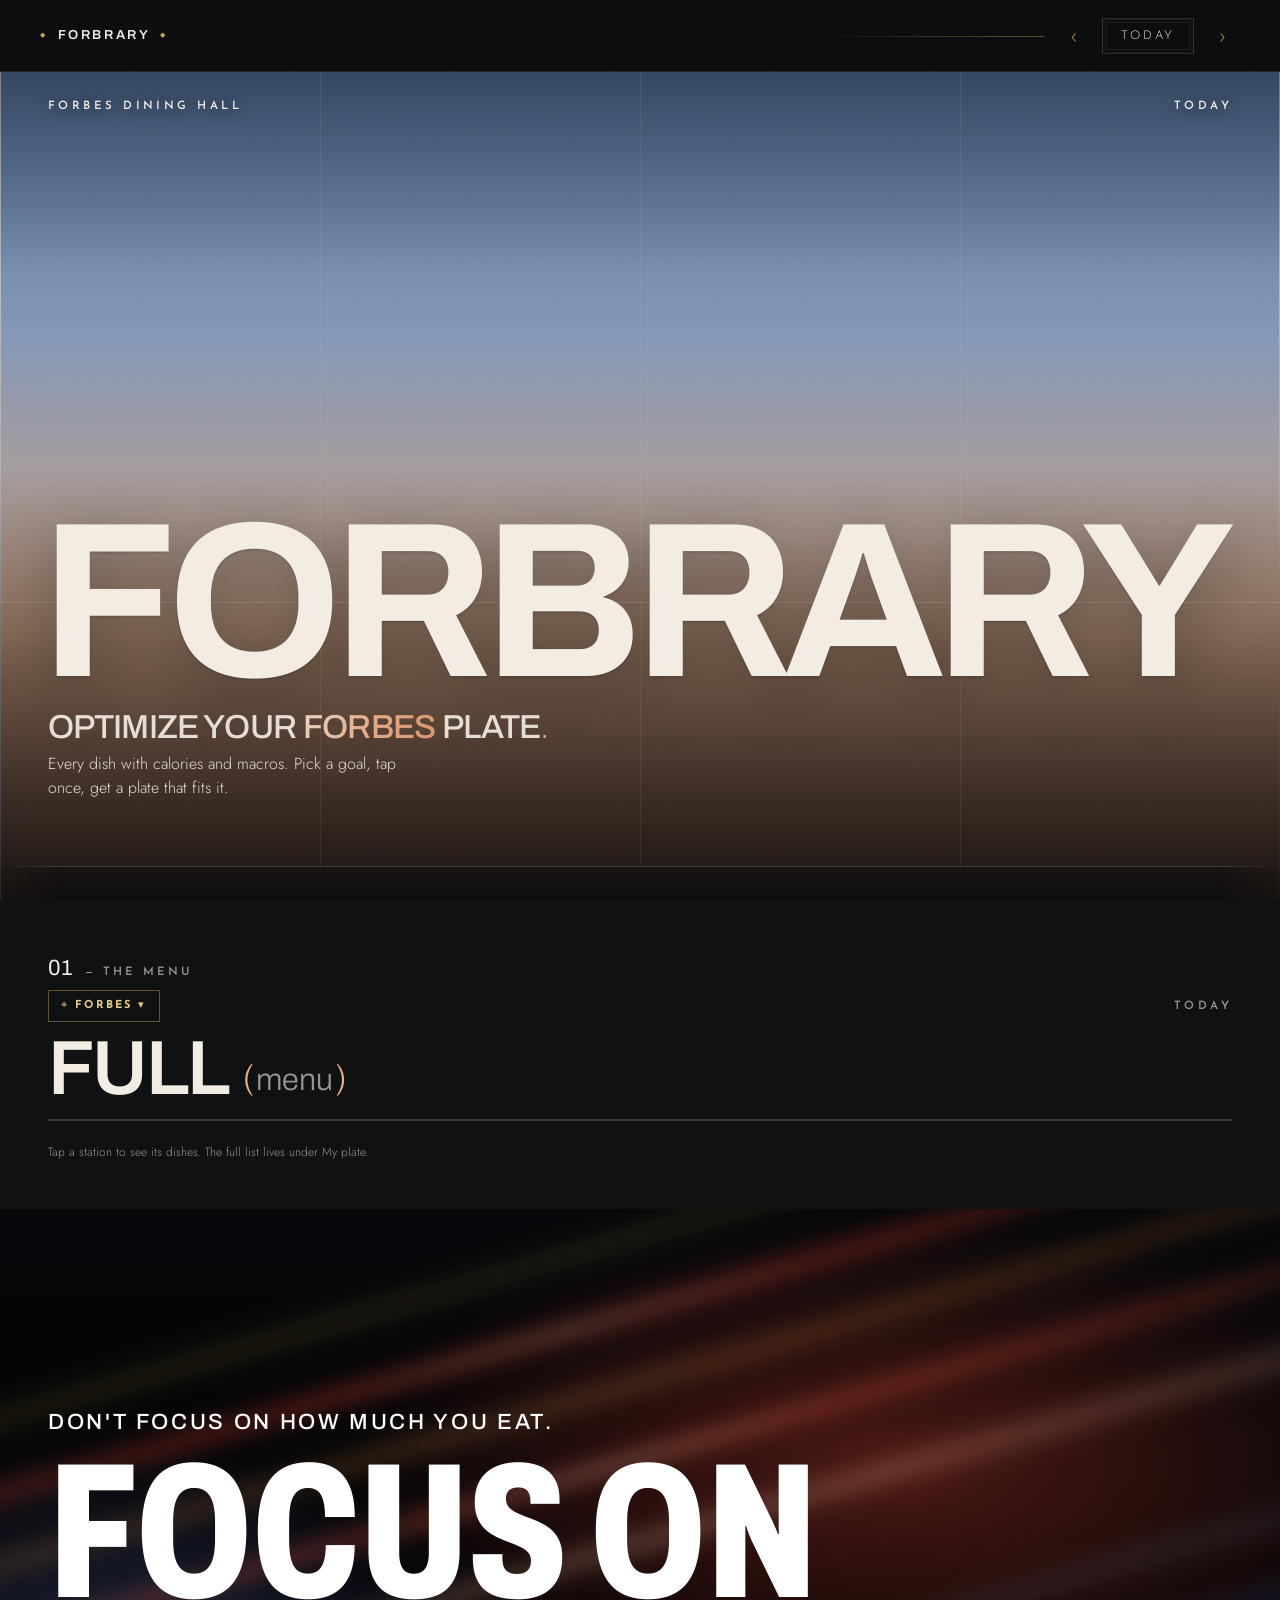
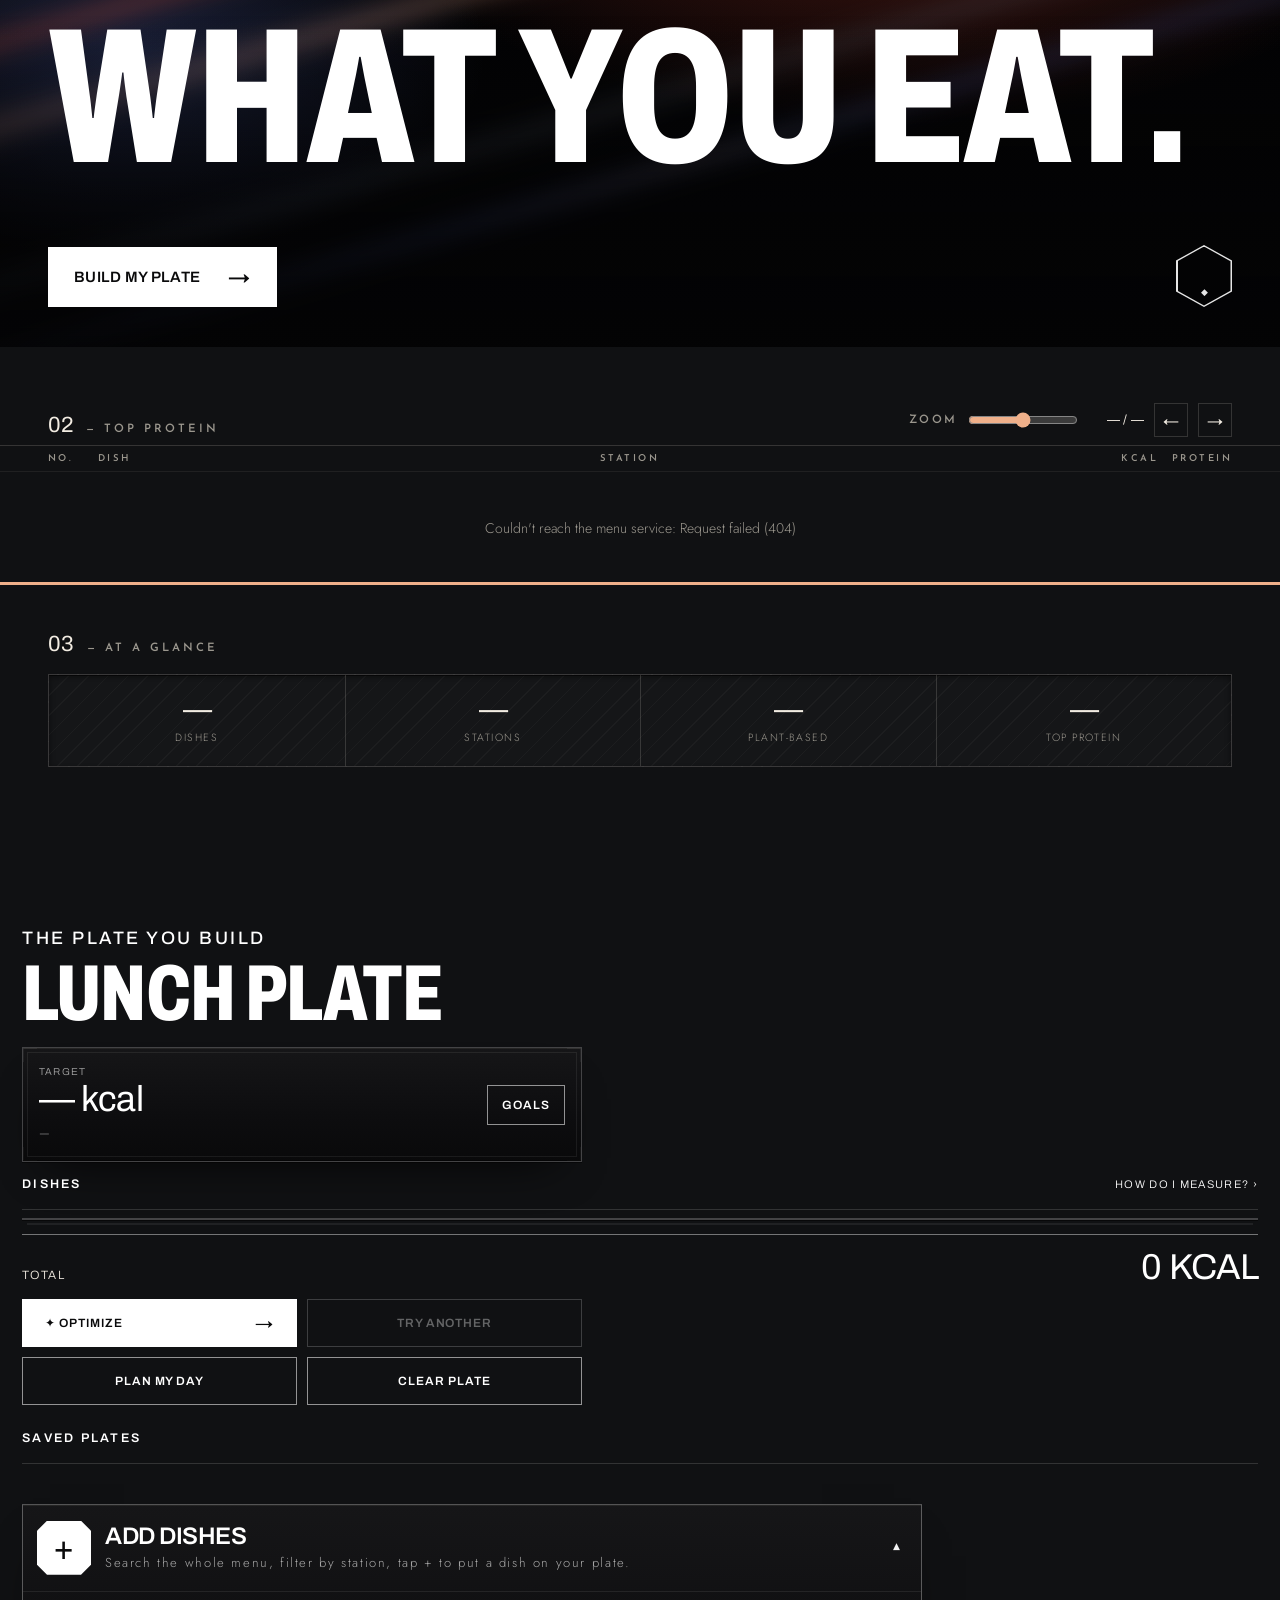
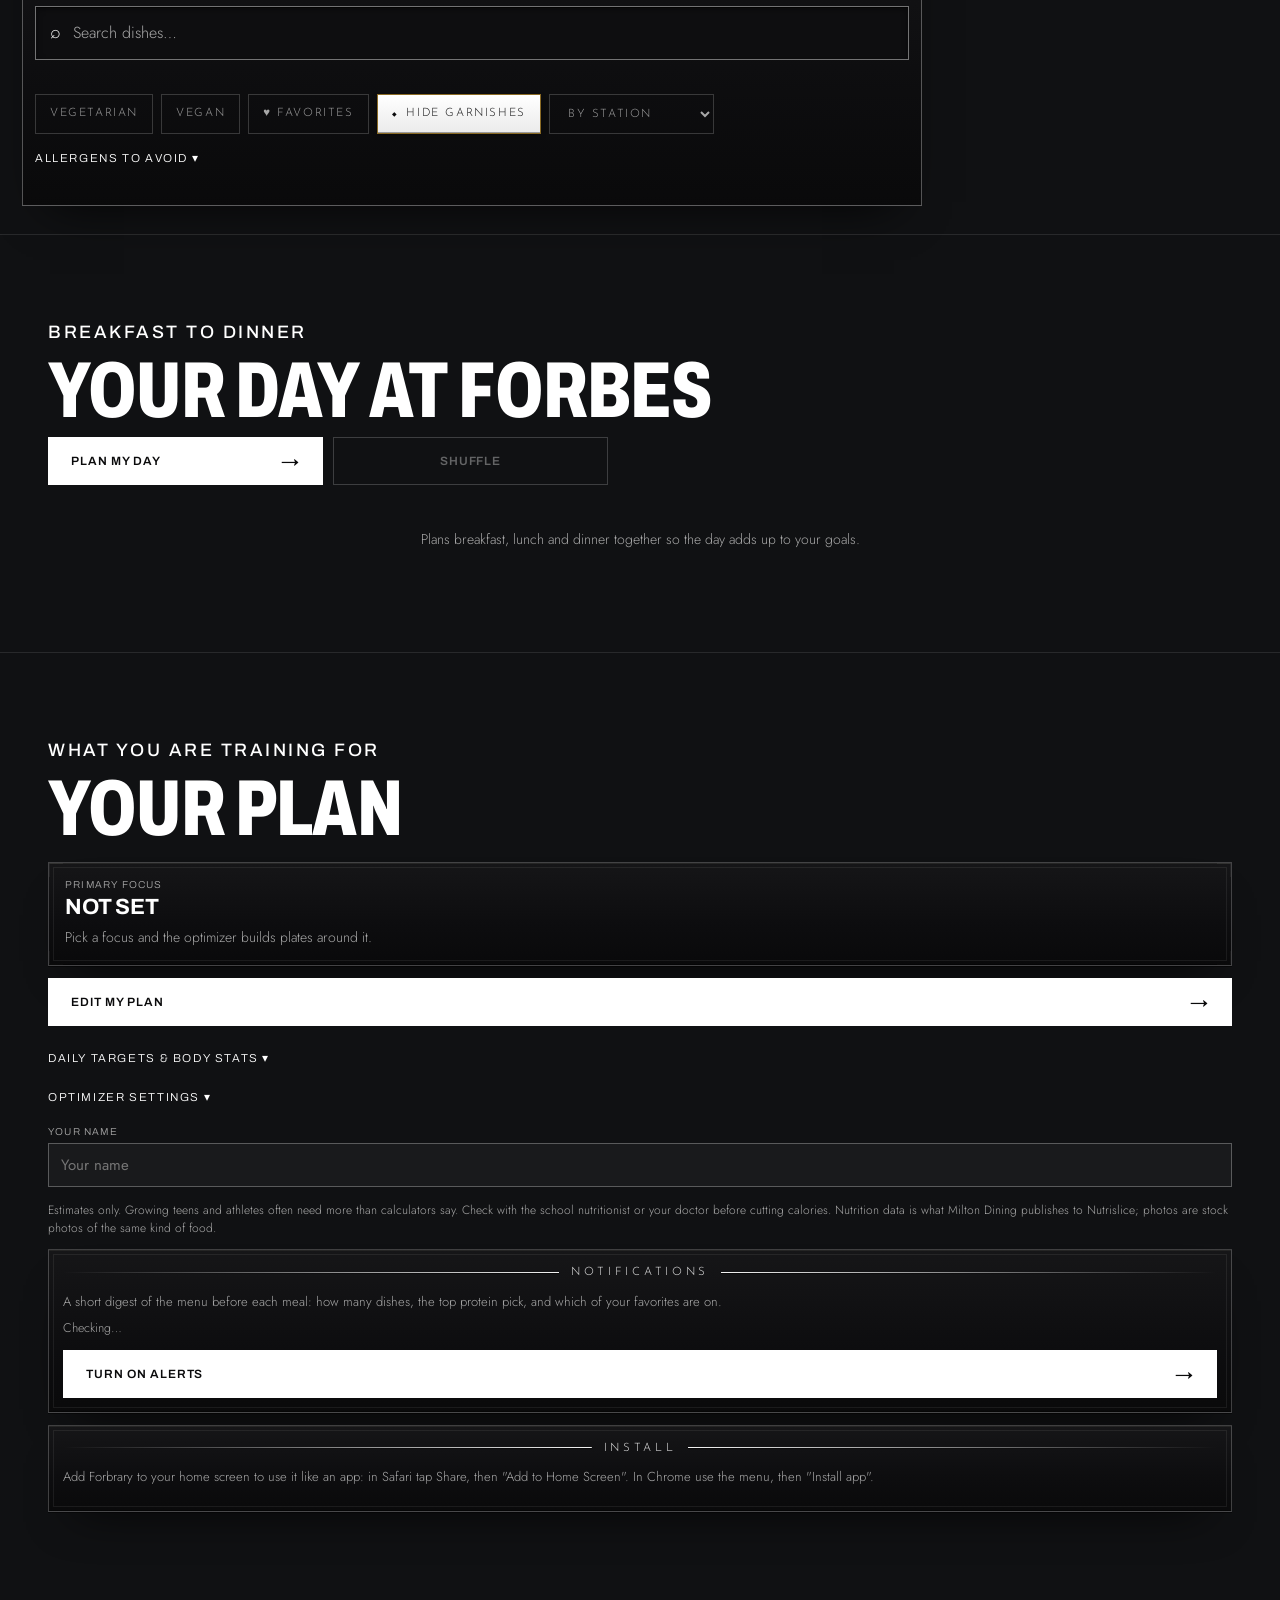
==== static/index.html @ 3fc5d1c6 "Forbrary: Milton Academy menu app, static build for Netlify Co-Authored-By: Claude Fable 5.1 <norepl" ====
<!doctype html>
<html lang="en">
<head>
<meta charset="utf-8">
<meta name="viewport" content="width=device-width, initial-scale=1, viewport-fit=cover">
<title>Forbrary</title>
<meta name="description" content="Milton Academy dining menus with calories and macros, and a one-tap optimal plate builder.">
<meta property="og:type" content="website">
<meta property="og:site_name" content="Forbrary">
<meta property="og:title" content="Forbrary · Optimize your Forbes plate">
<meta property="og:description" content="Every dish on today's Milton Academy menus with calories and macros, station by station, plus a one-tap plate builder.">
<meta property="og:image" content="https://upload.wikimedia.org/wikipedia/commons/thumb/a/ad/John_Constable_-_A_Cloud_Study%2C_Sunset_-_Google_Art_Project.jpg/1280px-John_Constable_-_A_Cloud_Study%2C_Sunset_-_Google_Art_Project.jpg">
<meta name="twitter:card" content="summary_large_image">
<meta name="theme-color" content="#101113">
<meta name="apple-mobile-web-app-capable" content="yes">
<meta name="mobile-web-app-capable" content="yes">
<meta name="apple-mobile-web-app-status-bar-style" content="black-translucent">
<meta name="apple-mobile-web-app-title" content="Forbrary">
<link rel="manifest" href="manifest.webmanifest">
<link rel="icon" href="icons/icon-192.png">
<link rel="apple-touch-icon" href="icons/apple-touch-icon.png">
<link rel="preconnect" href="https://fonts.googleapis.com">
<link rel="preconnect" href="https://fonts.gstatic.com" crossorigin>
<link href="https://fonts.googleapis.com/css2?family=Archivo:wdth,wght@62..125,300..900&family=Josefin+Sans:wght@300;400;600;700&family=Jost:wght@300;400;500;600&display=swap" rel="stylesheet">
<style>
:root {
  --field: #101113; --field-2: #151618; --panel: #1a1b1e; --panel-2: #202125;
  --gold: #c9a24a; --gold-2: #e8cf86; --gold-dim: rgba(201,162,74,.45); --gold-faint: rgba(201,162,74,.18);
  --cream: #f2ece2; --ink: #141414; --muted: #9b978e; --jewel: #b23a48; --good: #7fb37a;
  --peach: #efb08a; --peach-2: #f7d2bb; --dusk: #8ea3c4; --line: rgba(242,236,226,.16); --line-2: rgba(242,236,226,.07);
  --protein: #8fb3e6; --carbs: #e8cf86; --fat: #e0897a;
  --display: "Josefin Sans", "Futura", sans-serif; --body: "Jost", "Futura", sans-serif; --mega: "Archivo", "Helvetica Neue", Helvetica, Arial, sans-serif;
  --sat: env(safe-area-inset-top, 0px); --sab: env(safe-area-inset-bottom, 0px);
  --tabs: 64px;
}
* { box-sizing: border-box; }
html { -webkit-text-size-adjust: 100%; }
body { margin: 0; background: #0a0a0b; color: var(--cream); font: 300 16px/1.5 var(--body); -webkit-tap-highlight-color: transparent; overscroll-behavior-y: none; }
button, input, select { font: inherit; color: inherit; }
button { cursor: pointer; }
img { display: block; max-width: 100%; }
.sr { position: absolute; width: 1px; height: 1px; overflow: hidden; clip: rect(0 0 0 0); }
[hidden] { display: none !important; }

/* ===== app shell: phone column, full width on phones ===== */
.app { position: relative; max-width: 560px; margin: 0 auto; min-height: 100dvh; background: var(--field); box-shadow: 0 0 0 1px var(--gold-faint), 0 40px 100px -40px #000; }
@media (min-width: 600px) { body { background: radial-gradient(60% 50% at 50% 0%, #151618, #0a0a0b 70%); } }
.top { position: sticky; top: 0; z-index: 30; padding: calc(10px + var(--sat)) 16px 10px; background: color-mix(in srgb, var(--field) 90%, transparent); backdrop-filter: blur(12px); -webkit-backdrop-filter: blur(12px); border-bottom: 1px solid var(--gold-dim); display: flex; align-items: center; justify-content: space-between; gap: 10px; }
.mark { font-family: var(--display); font-size: 13px; font-weight: 600; letter-spacing: .3em; text-transform: uppercase; color: var(--gold-2); display: flex; align-items: center; gap: 10px; white-space: nowrap; text-decoration: none; }
.mark::before, .mark::after { content: "◆"; font-size: 7px; color: var(--gold); }
.top .date { display: flex; align-items: center; gap: 4px; }
.top .date button { border: 1px solid var(--gold-dim); background: transparent; color: var(--gold-2); width: 32px; height: 32px; line-height: 1; font-size: 18px; }
.top .date label { position: relative; font-family: var(--display); font-size: 11px; letter-spacing: .14em; text-transform: uppercase; color: var(--cream); padding: 0 8px; white-space: nowrap; }
.top .date input { position: absolute; inset: 0; opacity: 0; width: 100%; }
main { padding: 0 0 calc(var(--tabs) + var(--sab) + 20px); }
.screen { display: none; padding: 18px 16px 10px; }
.screen.active { display: block; animation: rise .3s ease both; }
@keyframes rise { from { opacity: 0; transform: translateY(8px); } }

/* ===== type & ornaments ===== */
h1, h2, h3, h4 { margin: 0; font-family: var(--display); font-weight: 400; text-transform: uppercase; letter-spacing: .12em; line-height: 1.2; }
h1 { font-size: 26px; color: var(--cream); } h1 b { font-weight: 600; color: var(--gold-2); }
h2 { font-size: 16px; color: var(--gold-2); } h3 { font-size: 13px; color: var(--cream); }
.rule { display: flex; align-items: center; gap: 12px; color: var(--gold); font-family: var(--display); font-size: 10.5px; letter-spacing: .28em; text-transform: uppercase; text-align: center; }
.rule::before, .rule::after { content: ""; flex: 1; height: 1px; background: linear-gradient(90deg, transparent, var(--gold)); }
.rule::after { background: linear-gradient(90deg, var(--gold), transparent); }
.muted { color: var(--muted); font-size: 14px; }
.sec { display: flex; align-items: baseline; justify-content: space-between; gap: 10px; margin: 26px 0 12px; }
.sec h2 { font-size: 14px; }
.link { border: 0; background: none; padding: 0; font-family: var(--display); font-size: 11px; letter-spacing: .2em; text-transform: uppercase; color: var(--gold); }
.frame { position: relative; border: 1px solid var(--gold-dim); background: var(--panel); }
.frame::before { content: ""; position: absolute; inset: 3px; border: 1px solid var(--gold-faint); pointer-events: none; }
.frame.strong { border-color: var(--gold); } .frame.strong::before { border-color: var(--gold-dim); }
.oct { clip-path: polygon(10px 0, calc(100% - 10px) 0, 100% 10px, 100% calc(100% - 10px), calc(100% - 10px) 100%, 10px 100%, 0 calc(100% - 10px), 0 10px); }
img.oct, .thumb[style*="background-image"] { filter: saturate(.88) contrast(.96); }
.btn { display: inline-flex; align-items: center; justify-content: center; gap: 10px; min-height: 48px; padding: 12px 22px; font-family: var(--display); font-size: 12px; font-weight: 600; letter-spacing: .24em; text-transform: uppercase; text-decoration: none; border: 1px solid var(--gold); position: relative; background: transparent; color: var(--gold-2); transition: background .2s, color .2s; }
.btn::after { content: ""; position: absolute; inset: 3px; border: 1px solid var(--gold-dim); pointer-events: none; }
.btn.gold { background: var(--gold); color: var(--ink); }
.btn.gold:active { background: var(--gold-2); }
.btn.line:active { background: var(--gold-faint); }
.btn.wide { width: 100%; }
.btn:disabled { opacity: .45; cursor: default; }
.row2 { display: grid; grid-template-columns: 1fr 1fr; gap: 10px; }

/* segmented (meals, goal mode) */
.seg { display: flex; border: 1px solid var(--gold-dim); }
.seg button { flex: 1; border: 0; border-left: 1px solid var(--gold-dim); background: transparent; color: var(--muted); padding: 10px 4px; font-family: var(--display); font-size: 11px; letter-spacing: .14em; text-transform: uppercase; min-height: 44px; }
.seg button:first-child { border-left: 0; }
.seg button small { display: block; font: 300 10px var(--body); letter-spacing: 0; text-transform: none; margin-top: 2px; color: var(--muted); }
.seg button[aria-pressed="true"] { background: var(--gold); color: var(--ink); }
.seg button[aria-pressed="true"] small { color: #4a3d1e; }
.seg button:disabled { opacity: .35; }

/* chips */
.chips { display: flex; gap: 8px; overflow-x: auto; padding: 2px 0 6px; scrollbar-width: none; }
.chips::-webkit-scrollbar { display: none; }
.chip { flex: none; border: 1px solid var(--gold-dim); background: transparent; color: var(--muted); padding: 7px 13px; font-family: var(--display); font-size: 10.5px; letter-spacing: .14em; text-transform: uppercase; min-height: 36px; white-space: nowrap; }
.chip[aria-pressed="true"] { background: var(--gold); border-color: var(--gold); color: var(--ink); }
.chip.avoid[aria-pressed="true"] { background: var(--jewel); border-color: var(--jewel); color: var(--cream); }

/* search */
.search { display: flex; align-items: center; gap: 10px; border: 1px solid var(--gold-dim); background: var(--panel); padding: 0 14px; min-height: 48px; }
.search input { flex: 1; border: 0; background: transparent; outline: none; color: var(--cream); min-width: 0; }
.search input::placeholder { color: var(--muted); }
.search span { color: var(--gold); }

/* ===== Today ===== */
.hero { text-align: center; padding: 14px 0 6px; position: relative; overflow: hidden; }
.hero::before { content: ""; position: absolute; left: 50%; bottom: -40%; width: 200%; height: 170%; transform: translateX(-50%); background: repeating-conic-gradient(from 180deg at 50% 100%, rgba(201,162,74,.08) 0deg 2.5deg, transparent 2.5deg 11deg); -webkit-mask-image: radial-gradient(ellipse 60% 70% at 50% 100%, #000 10%, transparent 70%); mask-image: radial-gradient(ellipse 60% 70% at 50% 100%, #000 10%, transparent 70%); pointer-events: none; }
.hero > * { position: relative; }
.hero .rule { margin-bottom: 14px; }
.hero p { margin: 10px auto 16px; max-width: 420px; color: var(--muted); font-size: 15px; }
.hall { display: flex; align-items: center; justify-content: center; gap: 8px; margin: 0 0 14px; font-family: var(--display); font-size: 11px; letter-spacing: .2em; text-transform: uppercase; color: var(--gold-2); }
.hall label { position: relative; border: 1px solid var(--gold-dim); padding: 6px 12px; min-height: 32px; display: inline-flex; align-items: center; gap: 6px; }
.hall select { position: absolute; inset: 0; opacity: 0; width: 100%; }
.trio { display: grid; grid-template-columns: 1fr 1.2fr 1fr; gap: 10px; align-items: end; margin: 16px 0 0; }
.trio .frame { padding: 5px; cursor: pointer; }
.trio img, .trio .ph { width: 100%; aspect-ratio: 1; object-fit: cover; }
.trio .mid img, .trio .mid .ph { aspect-ratio: 4 / 5; }
.trio .cap { padding: 8px 2px 4px; text-align: center; }
.trio .cap b { display: block; font-family: var(--display); font-weight: 600; font-size: 10px; letter-spacing: .1em; text-transform: uppercase; color: var(--gold-2); white-space: nowrap; overflow: hidden; text-overflow: ellipsis; }
.trio .cap span { font-size: 11px; color: var(--muted); }
.ph { background: linear-gradient(135deg, var(--panel-2), var(--field-2)); display: grid; place-items: center; font-family: var(--display); font-size: 30px; color: var(--gold-dim); }
.stats { display: grid; grid-template-columns: repeat(4, 1fr); margin: 16px 0 0; border: 1px solid var(--gold-dim); background: repeating-linear-gradient(135deg, rgba(201,162,74,.06) 0 1px, transparent 1px 14px), repeating-linear-gradient(45deg, rgba(201,162,74,.06) 0 1px, transparent 1px 14px), var(--field-2); }
.stat { padding: 14px 6px; text-align: center; border-left: 1px solid var(--gold-dim); min-width: 0; }
.stat:first-child { border-left: 0; }
.stat b { display: block; font-family: var(--display); font-weight: 400; font-size: 22px; color: var(--gold-2); line-height: 1; }
.stat span { display: block; margin-top: 6px; font-size: 9.5px; letter-spacing: .14em; text-transform: uppercase; color: var(--muted); white-space: nowrap; overflow: hidden; text-overflow: ellipsis; }
.picks { display: grid; grid-template-columns: 1fr 1fr; gap: 12px; }
.pick { padding: 5px; text-decoration: none; cursor: pointer; }
.pick img, .pick .ph { width: 100%; aspect-ratio: 4 / 3; object-fit: cover; }
.pick .body { padding: 10px 6px 8px; text-align: center; }
.pick .nm { font-family: var(--display); font-weight: 600; font-size: 11px; letter-spacing: .1em; text-transform: uppercase; color: var(--gold-2); white-space: nowrap; overflow: hidden; text-overflow: ellipsis; }
.pick .nums { display: flex; justify-content: center; gap: 14px; margin-top: 8px; padding-top: 8px; border-top: 1px solid var(--gold-faint); font-size: 10px; letter-spacing: .12em; text-transform: uppercase; color: var(--muted); }
.pick .nums b { display: block; font-family: var(--display); font-weight: 400; font-size: 16px; color: var(--cream); letter-spacing: .04em; }
.pick .add { position: absolute; right: 10px; top: 10px; z-index: 1; }
.add { width: 38px; height: 38px; border: 1px solid var(--gold); background: var(--gold); color: var(--ink); font-size: 22px; line-height: 1; display: grid; place-items: center; padding: 0; }
.add.on { background: var(--panel); color: var(--gold-2); font-size: 16px; }
.add:disabled { opacity: .35; }

/* ===== Menu list ===== */
.station { margin-bottom: 14px; }
.station h3 { padding: 12px 14px 8px; display: flex; justify-content: space-between; align-items: baseline; border-bottom: 1px solid var(--gold-dim); }
.station h3 span { font: 300 11px var(--body); letter-spacing: 0; text-transform: none; color: var(--muted); }
.item { border-top: 1px solid var(--gold-faint); }
.item:first-of-type { border-top: 0; }
.item-main { display: grid; grid-template-columns: 50px minmax(0,1fr) auto 38px; gap: 12px; align-items: center; padding: 10px 12px; cursor: pointer; }
.thumb { width: 50px; height: 50px; background: var(--panel-2); display: grid; place-items: center; font-family: var(--display); color: var(--gold-dim); font-size: 18px; background-size: cover; background-position: center; flex: none; }
.item .name { font-weight: 500; font-size: 14.5px; line-height: 1.25; }
.item .name .fav { color: var(--jewel); }
.sub { color: var(--muted); font-size: 12px; display: flex; flex-wrap: wrap; gap: 2px 10px; margin-top: 2px; }
.m { display: inline-flex; align-items: center; gap: 4px; }
.m::before { content: ""; width: 5px; height: 5px; background: currentColor; transform: rotate(45deg); }
.m.p { color: var(--protein); } .m.c { color: var(--carbs); } .m.f { color: var(--fat); }
.tag { font-size: 10px; letter-spacing: .08em; text-transform: uppercase; color: var(--good); }
.kc { text-align: right; font-family: var(--display); font-size: 16px; color: var(--gold-2); white-space: nowrap; }
.kc small { display: block; font: 300 10px var(--body); color: var(--muted); letter-spacing: .1em; text-transform: uppercase; }
.details { display: none; padding: 4px 12px 16px; }
.item.open .details { display: block; }
.facts { border: 1px solid var(--gold); padding: 8px 10px; font-size: 12.5px; background: var(--field-2); }
.facts h4 { font-size: 15px; color: var(--gold-2); border-bottom: 3px solid var(--gold); padding-bottom: 4px; }
.facts .serv { border-bottom: 1px solid var(--gold-dim); padding: 4px 0; color: var(--muted); }
.facts .cal { display: flex; justify-content: space-between; align-items: baseline; font-family: var(--display); font-size: 14px; border-bottom: 2px solid var(--gold); padding: 4px 0; }
.facts .cal b { font-size: 22px; color: var(--gold-2); font-weight: 400; }
.facts .r { display: flex; justify-content: space-between; border-bottom: 1px solid var(--gold-faint); padding: 3px 0; }
.facts .r.in { padding-left: 14px; color: var(--muted); }
.facts .r.thick { border-bottom: 2px solid var(--gold); }
.extra { font-size: 13px; color: var(--muted); margin-top: 10px; }
.extra p { margin: 0 0 6px; }
.split { height: 6px; display: flex; background: var(--field-2); margin: 4px 0 8px; }
.split i { height: 100%; }
.stars { color: var(--gold); letter-spacing: 2px; font-size: 13px; }
.stars .off { color: var(--gold-faint); }
.empty { padding: 30px 16px; text-align: center; color: var(--muted); font-size: 14px; }
.spinner { width: 24px; height: 24px; border: 2px solid var(--gold-faint); border-top-color: var(--gold); margin: 0 auto 10px; animation: spin .8s linear infinite; }
@keyframes spin { to { transform: rotate(360deg); } }
details.fold summary { cursor: pointer; list-style: none; font-family: var(--display); font-size: 10.5px; letter-spacing: .2em; text-transform: uppercase; color: var(--gold); padding: 8px 0; }
details.fold summary::-webkit-details-marker { display: none; }

/* ===== Plate ===== */
.target { padding: 16px; display: grid; grid-template-columns: minmax(0,1fr) auto; gap: 12px; align-items: center; }
.target small { display: block; font-family: var(--display); font-size: 10px; letter-spacing: .2em; text-transform: uppercase; color: var(--muted); }
.target b { display: block; font-family: var(--display); font-weight: 400; font-size: 26px; color: var(--gold-2); line-height: 1.2; }
.target em { font-style: normal; font-size: 12px; color: var(--muted); }
.plist { list-style: none; margin: 0; padding: 0; }
.plist li { display: grid; grid-template-columns: 50px minmax(0,1fr) auto; gap: 12px; align-items: center; padding: 10px 12px; border-top: 1px solid var(--gold-faint); }
.plist li:first-child { border-top: 0; }
.plist .pn { font-weight: 500; font-size: 14px; white-space: nowrap; overflow: hidden; text-overflow: ellipsis; }
.ctl { display: flex; align-items: center; gap: 6px; margin-top: 4px; }
.qty { display: inline-flex; align-items: center; border: 1px solid var(--gold-dim); height: 30px; }
.qty button { border: 0; background: transparent; width: 30px; height: 28px; color: var(--gold-2); font-size: 16px; line-height: 1; }
.qty span { font-size: 12px; min-width: 30px; text-align: center; color: var(--cream); }
.mini { border: 1px solid transparent; background: transparent; width: 30px; height: 30px; color: var(--muted); font-size: 13px; }
.mini.on { color: var(--gold-2); border-color: var(--gold-dim); }
.pr { font-family: var(--display); font-size: 15px; color: var(--gold-2); white-space: nowrap; text-align: right; }
.pr small { display: block; font: 300 10px var(--body); color: var(--muted); letter-spacing: .1em; text-transform: uppercase; }
.meter { margin: 10px 0; }
.meter .t { display: flex; justify-content: space-between; font-size: 12px; letter-spacing: .08em; text-transform: uppercase; color: var(--muted); }
.meter .t b { color: var(--cream); font-weight: 500; }
.bar { height: 5px; background: var(--field-2); border: 1px solid var(--gold-faint); margin-top: 4px; }
.bar i { display: block; height: 100%; transition: width .3s; }
.total { display: flex; justify-content: space-between; align-items: baseline; margin: 14px 0 12px; padding-top: 12px; border-top: 1px solid var(--gold-dim); font-family: var(--display); letter-spacing: .14em; text-transform: uppercase; font-size: 12px; }
.total b { font-size: 24px; font-weight: 400; color: var(--gold-2); } .total b small { font-size: 12px; color: var(--muted); margin-left: 6px; letter-spacing: .08em; }
.recent { display: grid; grid-template-columns: 1fr 1fr; gap: 10px; }
.rcard { padding: 10px; cursor: pointer; }
.rcard .pics { display: flex; gap: 4px; margin-bottom: 8px; }
.rcard .pics .thumb { width: 36px; height: 36px; }
.rcard b { display: block; font-family: var(--display); font-weight: 600; font-size: 10.5px; letter-spacing: .1em; text-transform: uppercase; color: var(--gold-2); }
.rcard span { font-size: 11px; color: var(--muted); }

/* ===== Day ===== */
.mcard { padding: 12px; margin-bottom: 12px; }
.mcard h3 { display: flex; justify-content: space-between; align-items: baseline; padding-bottom: 8px; border-bottom: 1px solid var(--gold-dim); }
.mcard h3 span { font: 300 11px var(--body); letter-spacing: 0; text-transform: none; color: var(--muted); }
.mcard ul { list-style: none; margin: 8px 0 10px; padding: 0; }
.mcard li { display: grid; grid-template-columns: 34px minmax(0,1fr) auto; gap: 10px; align-items: center; padding: 6px 0; font-size: 13px; }
.mcard li .thumb { width: 34px; height: 34px; }
.mcard li small { display: block; color: var(--muted); font-size: 11px; }
.mcard li b { font-family: var(--display); color: var(--gold-2); font-weight: 400; }
.mcard .mm { display: flex; gap: 12px; font-size: 12px; margin-bottom: 10px; }

/* ===== Goals ===== */
.fld { display: flex; flex-direction: column; gap: 4px; font-family: var(--display); font-size: 10px; letter-spacing: .18em; text-transform: uppercase; color: var(--muted); }
.fld input, .fld select { border: 1px solid var(--gold-dim); background: var(--panel); color: var(--cream); padding: 10px 12px; font: 400 15px var(--body); min-height: 44px; width: 100%; outline: none; }
.fld input:focus, .fld select:focus { border-color: var(--gold); }
.grid3 { display: grid; grid-template-columns: repeat(3, 1fr); gap: 10px; }
.opt { display: flex; justify-content: space-between; align-items: center; gap: 12px; margin: 12px 0; font-size: 14px; }
.opt input[type=range] { flex: 1; accent-color: var(--gold); }
.opt input[type=checkbox] { accent-color: var(--gold); width: 18px; height: 18px; }
.note { font-size: 12px; color: var(--muted); }
.install { padding: 14px; margin-top: 18px; }
.install p { margin: 0 0 10px; font-size: 13px; color: var(--muted); }

/* plan preferences (focus form) */
.plan-sum { padding: 14px 16px; }
.plan-sum .k { font-family: var(--display); font-size: 10px; letter-spacing: .2em; text-transform: uppercase; color: var(--muted); }
.plan-sum .focus { font-family: var(--display); font-size: 15px; letter-spacing: .08em; text-transform: uppercase; color: var(--gold-2); margin: 4px 0 8px; }
.plan-sum .line { font-size: 13.5px; color: var(--cream); margin: 3px 0; }
.plan-sum .line span { color: var(--muted); }
.ff { margin-top: 16px; }
.ff .q { font-family: var(--display); font-size: 13px; letter-spacing: .1em; text-transform: uppercase; color: var(--cream); margin-bottom: 8px; line-height: 1.3; }
.ff select, .ff input, .ff textarea { width: 100%; border: 1px solid var(--gold-dim); background: var(--panel); color: var(--cream); padding: 12px 14px; font: 400 16px var(--body); min-height: 50px; outline: none; -webkit-appearance: none; appearance: none; border-radius: 0; }
.ff select { background-image: linear-gradient(45deg, transparent 50%, var(--gold) 50%), linear-gradient(135deg, var(--gold) 50%, transparent 50%); background-position: calc(100% - 20px) 55%, calc(100% - 14px) 55%; background-size: 6px 6px; background-repeat: no-repeat; padding-right: 40px; }
.ff select:focus, .ff input:focus, .ff textarea:focus { border-color: var(--gold); }
.ff textarea { min-height: 110px; resize: vertical; }
.ff input::placeholder, .ff textarea::placeholder { color: var(--muted); }
.ff .hint { font-size: 12px; color: var(--muted); margin-top: 6px; }
.chips.wrap { flex-wrap: wrap; overflow: visible; }
.restr-note { font-size: 12.5px; color: var(--muted); margin: 2px 0 8px; }
.restr-note b { color: var(--gold-2); font-weight: 500; }
.ff .hint b { color: var(--gold-2); font-weight: 500; }
.ff .err { color: var(--fat); }

/* notifications card */
.notif { padding: 14px; margin-top: 18px; }
.notif .status { font-size: 12.5px; color: var(--muted); margin: 8px 0 12px; }
.notif .status.on { color: var(--good); }
.notif .status.bad { color: var(--fat); }
.mealrow { display: grid; grid-template-columns: 24px minmax(0,1fr) 110px; gap: 10px; align-items: center; padding: 8px 0; border-top: 1px solid var(--gold-faint); font-size: 14px; }
.mealrow input[type=checkbox] { accent-color: var(--gold); width: 18px; height: 18px; }
.mealrow input[type=time] { border: 1px solid var(--gold-dim); background: var(--panel); color: var(--cream); padding: 6px 8px; font: 400 14px var(--body); min-height: 38px; width: 100%; color-scheme: dark; }
.mealrow input[type=time]:disabled { opacity: .4; }

/* ===== bottom tabs ===== */
.tabs { position: fixed; left: 50%; transform: translateX(-50%); bottom: 0; width: 100%; max-width: 560px; z-index: 40; display: grid; grid-template-columns: repeat(5, 1fr); background: color-mix(in srgb, var(--field) 94%, transparent); backdrop-filter: blur(14px); -webkit-backdrop-filter: blur(14px); border-top: 1px solid var(--gold-dim); padding-bottom: var(--sab); }
.tabs button { position: relative; border: 0; background: transparent; color: var(--muted); height: var(--tabs); display: flex; flex-direction: column; align-items: center; justify-content: center; gap: 4px; font-family: var(--display); font-size: 9.5px; letter-spacing: .16em; text-transform: uppercase; }
.tabs button svg { width: 22px; height: 22px; stroke: currentColor; fill: none; stroke-width: 1.4; }
.tabs button[aria-current="page"] { color: var(--gold-2); }
.tabs button[aria-current="page"]::before { content: ""; position: absolute; top: 0; left: 25%; right: 25%; height: 2px; background: var(--gold); }
.tabs .badge { position: absolute; top: 9px; left: calc(50% + 6px); min-width: 16px; height: 16px; padding: 0 4px; background: var(--gold); color: var(--ink); font: 600 10px/16px var(--body); border-radius: 8px; }

/* serving measure (hand comparisons) */
.how { display: inline-flex; align-items: center; gap: 7px; color: var(--muted); font-size: 12px; margin-top: 4px; }
.how svg { width: 18px; height: 18px; stroke: var(--gold); fill: none; stroke-width: 1.4; stroke-linecap: round; stroke-linejoin: round; flex: none; }
.how b { color: var(--cream); font-weight: 500; }
.how-line { display: flex; align-items: flex-start; gap: 10px; border: 1px solid var(--gold-dim); background: var(--field-2); padding: 10px 12px; margin: 10px 0 0; }
.how-line svg { width: 26px; height: 26px; stroke: var(--gold); fill: none; stroke-width: 1.3; stroke-linecap: round; stroke-linejoin: round; flex: none; margin-top: 2px; }
.how-line .k { font-family: var(--display); font-size: 10px; letter-spacing: .2em; text-transform: uppercase; color: var(--gold); }
.how-line .v { font-size: 14px; color: var(--cream); }
.how-line .tip { font-size: 12px; color: var(--muted); margin-top: 2px; }
.how-line .link { margin-top: 6px; }
dialog.sheet { position: fixed; inset: auto 0 0; margin: 0 auto; width: 100%; max-width: 560px; max-height: 88dvh; overflow: auto; border: 1px solid var(--gold); border-bottom: 0; background: var(--field); color: var(--cream); padding: 18px 16px calc(18px + var(--sab)); }
dialog.sheet::backdrop { background: rgba(5,5,6,.72); }
.guide { list-style: none; margin: 14px 0 0; padding: 0; }
.guide li { display: grid; grid-template-columns: 40px minmax(0,1fr); gap: 12px; align-items: center; padding: 11px 0; border-top: 1px solid var(--gold-faint); }
.guide li:first-child { border-top: 0; }
.guide svg { width: 36px; height: 36px; stroke: var(--gold); fill: none; stroke-width: 1.2; stroke-linecap: round; stroke-linejoin: round; }
.guide b { display: block; font-family: var(--display); font-size: 11px; letter-spacing: .18em; text-transform: uppercase; color: var(--gold-2); }
.guide span { font-size: 13px; color: var(--muted); }

/* ===== finish: grain, gold, brackets, motion ===== */
body::after { content: ""; position: fixed; inset: 0; z-index: 60; pointer-events: none; opacity: .055; mix-blend-mode: overlay;
  background-image: url("data:image/svg+xml;utf8,<svg xmlns='http://www.w3.org/2000/svg' width='160' height='160'><filter id='n'><feTurbulence type='fractalNoise' baseFrequency='.9' numOctaves='2' stitchTiles='stitch'/></filter><rect width='160' height='160' filter='url(%23n)' opacity='.9'/></svg>"); }
.goldtext { background: linear-gradient(135deg, #f1e3b0 0%, #e8cf86 35%, #c9a24a 70%, #e8cf86 100%); -webkit-background-clip: text; background-clip: text; color: transparent; }
h1 b, h2, .stat b, .total b, .target b, .kc, .pr { background: linear-gradient(135deg, #f1e3b0 0%, #e8cf86 40%, #c9a24a 75%, #e6cc82 100%); -webkit-background-clip: text; background-clip: text; color: transparent; }
.btn.gold { background: linear-gradient(180deg, #e6c976 0%, #c9a24a 100%); box-shadow: 0 10px 24px -14px rgba(201,162,74,.9); }
.btn.gold:hover { background: linear-gradient(180deg, #f0d892 0%, #d1ab52 100%); }
.btn.line:hover { background: var(--gold-faint); border-color: var(--gold-2); }
.frame.strong, .pick, .trio .frame, .mcard, .rcard { background-image:
  linear-gradient(var(--gold), var(--gold)), linear-gradient(var(--gold), var(--gold)), linear-gradient(var(--gold), var(--gold)), linear-gradient(var(--gold), var(--gold)),
  linear-gradient(var(--gold), var(--gold)), linear-gradient(var(--gold), var(--gold)), linear-gradient(var(--gold), var(--gold)), linear-gradient(var(--gold), var(--gold));
  background-repeat: no-repeat;
  background-size: 14px 1px, 1px 14px, 14px 1px, 1px 14px, 14px 1px, 1px 14px, 14px 1px, 1px 14px;
  background-position: left top, left top, right top, right top, left bottom, left bottom, right bottom, right bottom; }
.pick, .trio .frame, .rcard { transition: transform .35s cubic-bezier(.2,.8,.2,1), box-shadow .35s, border-color .35s; }
.pick:hover, .trio .frame:hover, .rcard:hover { transform: translateY(-4px); border-color: var(--gold); box-shadow: 0 26px 44px -26px rgba(201,162,74,.75), 0 0 0 1px var(--gold-faint); }
.pick img, .trio img { transition: transform .6s cubic-bezier(.2,.8,.2,1); }
.pick:hover img, .trio .frame:hover img { transform: scale(1.04); }
.hero::before { animation: sunburst 90s linear infinite; }
@keyframes sunburst { to { transform: translateX(-50%) rotate(11deg); } }
.add { transition: transform .15s, background .2s; }
.add:hover { transform: scale(1.06); }
.seg button, .chip { transition: background .2s, color .2s; }
* { scrollbar-width: thin; scrollbar-color: var(--gold-dim) transparent; }
*::-webkit-scrollbar { width: 8px; height: 8px; } *::-webkit-scrollbar-thumb { background: var(--gold-dim); border-radius: 4px; } *::-webkit-scrollbar-track { background: transparent; }
.rail-brand, .crumb { display: none; }

/* ===== desktop: rail navigation, wide content, plate always in view ===== */
@media (min-width: 1200px) {
  :root { --rail: 236px; --dock: 400px; }
  body { background: radial-gradient(70% 60% at 30% 0%, #151618, #0a0a0b 70%); }
  .app { max-width: none; margin: 0; min-height: 100dvh; display: grid; grid-template-columns: var(--rail) minmax(0, 1fr); grid-template-rows: auto 1fr; box-shadow: none; }
  .tabs { position: sticky; top: 0; left: auto; bottom: auto; transform: none; width: auto; max-width: none; height: 100dvh; grid-column: 1; grid-row: 1 / span 2;
    display: flex; flex-direction: column; gap: 4px; padding: 26px 16px; border-top: 0; border-right: 1px solid var(--gold-dim); background: var(--field-2); }
  .rail-brand { display: block; text-align: center; padding: 6px 0 24px; margin-bottom: 10px; border-bottom: 1px solid var(--gold-faint); }
  .rail-mono { display: inline-grid; place-items: center; width: 52px; height: 56px; border: 1px solid var(--gold); color: var(--gold-2); font: 600 24px var(--display); clip-path: polygon(10px 0, calc(100% - 10px) 0, 100% 10px, 100% calc(100% - 10px), calc(100% - 10px) 100%, 10px 100%, 0 calc(100% - 10px), 0 10px); background: var(--panel); }
  .rail-brand b { display: block; margin-top: 12px; font: 600 13px var(--display); letter-spacing: .28em; text-transform: uppercase; color: var(--gold-2); }
  .rail-brand small { display: block; font-size: 10.5px; letter-spacing: .12em; text-transform: uppercase; color: var(--muted); margin-top: 4px; }
  .tabs button { height: 48px; flex-direction: row; justify-content: flex-start; gap: 14px; padding: 0 14px; font-size: 11.5px; letter-spacing: .22em; border: 1px solid transparent; }
  .tabs button svg { width: 20px; height: 20px; }
  .tabs button:hover { color: var(--cream); background: var(--gold-faint); }
  .tabs button[aria-current="page"] { background: var(--gold-faint); border-color: var(--gold-dim); }
  .tabs button[aria-current="page"]::before { top: 8px; bottom: 8px; left: -1px; right: auto; width: 2px; height: auto; }
  .tabs .badge { top: 50%; left: auto; right: 12px; transform: translateY(-50%); }
  .tabs button[data-go="plate"] { display: none; }
  .top { grid-column: 2; padding: 14px 36px; }
  .mark { display: none; }
  .crumb { display: block; font: 600 12px var(--display); letter-spacing: .28em; text-transform: uppercase; color: var(--gold); }
  .crumb::before { content: "◆  "; font-size: 8px; }
  .top .date label { font-size: 12px; }
  main { grid-column: 2; padding: 0 36px 48px; display: grid; grid-template-columns: minmax(0, 1fr) var(--dock); gap: 32px; align-items: start; }
  .screen { padding: 28px 0 10px; }
  .screen.active { grid-column: 1; grid-row: 1; }
  #s-plate { display: block !important; grid-column: 2; grid-row: 1; position: sticky; top: 82px; max-height: calc(100dvh - 100px); overflow: auto; padding: 24px 22px 28px; margin-top: 18px;
    border: 1px solid var(--gold-dim); background: var(--field-2); animation: none; }
  #s-plate::before { content: ""; position: absolute; inset: 4px; border: 1px solid var(--gold-faint); pointer-events: none; }
  #s-plate .frame.strong.target { margin-top: 4px; }
  #s-plate .plist li { padding: 10px 8px; }
  h2 { font-size: 18px; } .sec h2 { font-size: 15px; }
  .hero { padding: 26px 0 14px; } .hero p { font-size: 17px; max-width: 560px; }
  .hero .rule { max-width: 520px; margin-left: auto; margin-right: auto; }
  .hall { margin-bottom: 20px; } .seg { max-width: 720px; margin: 0 auto; }
  .seg button { font-size: 12px; padding: 12px 6px; min-height: 52px; }
  .trio { max-width: 860px; margin: 24px auto 0; gap: 16px; }
  .trio .cap b { font-size: 12px; } .trio .cap span { font-size: 12.5px; }
  .stats { max-width: 860px; margin: 20px auto 0; }
  .stat { padding: 20px 10px; } .stat b { font-size: 30px; } .stat span { font-size: 10.5px; }
  .hero .row2 { max-width: 560px; margin: 18px auto 0; }
  .picks { grid-template-columns: repeat(3, 1fr); gap: 18px; }
  .pick .nm { font-size: 12px; } .pick .nums b { font-size: 18px; }
  .item-main { grid-template-columns: 60px minmax(0,1fr) auto 42px; gap: 16px; padding: 12px 16px; }
  .thumb { width: 60px; height: 60px; } .item .name { font-size: 15.5px; }
  .details { display: none; padding: 6px 16px 18px; grid-template-columns: 320px minmax(0,1fr); gap: 18px; }
  .item.open .details { display: grid; } .facts { font-size: 13px; } .extra { margin-top: 0; }
  #day-body { display: grid; grid-template-columns: repeat(3, 1fr); gap: 16px; align-items: start; }
  #day-body .mcard { margin: 0; } #day-body > .frame.strong, #day-body > .note, #day-body > .empty { grid-column: 1 / -1; }
  #s-goals.active { display: grid; grid-template-columns: minmax(0, 1fr) minmax(0, 1fr); gap: 0 32px; grid-auto-flow: row dense; align-content: start; }
  #s-goals > .rule, #s-goals > h2 { grid-column: 1 / -1; }
  #s-goals > #plan-sum, #s-goals > [data-plan], #s-goals > details.fold { grid-column: 1; }
  #s-goals > .fld, #s-goals > .note, #s-goals > #notif-box, #s-goals > #install-box { grid-column: 2; }
  #s-goals > #notif-box, #s-goals > #install-box { margin-top: 12px; }
  .recent { grid-template-columns: 1fr 1fr; }
  .toast { left: auto; right: 36px; bottom: 28px; transform: translateY(10px); } .toast.show { transform: none; }
}
@media (min-width: 1600px) { :root { --rail: 256px; --dock: 440px; } main { padding: 0 56px 56px; gap: 40px; } }

/* toast */
.toast { position: fixed; left: 50%; bottom: calc(var(--tabs) + var(--sab) + 14px); transform: translateX(-50%) translateY(10px); background: var(--gold); color: var(--ink); font-family: var(--display); font-size: 11px; letter-spacing: .18em; text-transform: uppercase; padding: 10px 16px; opacity: 0; transition: opacity .25s, transform .25s; pointer-events: none; z-index: 50; white-space: nowrap; }
.toast.show { opacity: 1; transform: translateX(-50%); }
@media (prefers-reduced-motion: reduce) { .screen.active { animation: none; } .hero::before { animation: none; } .pick, .trio .frame, .rcard, .pick img, .trio img { transition: none; } }

/* =====================================================================
   FINISH LAYER — one alloy, lacquer, engraved lines, ceremonial type,
   directory rail, marquee header, ledger dock, catalogue menu, motion.
   ===================================================================== */
:root {
  --brass: linear-gradient(180deg, #f0dc9c 0%, #d4ad55 45%, #b88b31 100%);
  --brass-hi: rgba(255, 245, 210, .4);
  --lacquer: linear-gradient(180deg, #1d1e22 0%, #1a1b1e 60%, #141518 100%);
  --t-1: clamp(10.5px, .6rem + .2vw, 11.5px); --t0: clamp(16px, .95rem + .25vw, 17px); --t1: clamp(14px, .8rem + .3vw, 18px);
  --t3: clamp(26px, 1.2rem + 2vw, 48px); --t-num: clamp(22px, 1.1rem + .9vw, 32px);
  --top-h: 72px;
}
/* 1. one brass for everything pressable */
.btn.gold, .seg button[aria-pressed="true"], .chip[aria-pressed="true"], .add:not(.on), .tabs .badge, .toast {
  background: var(--brass); color: var(--ink); border-color: #8a6a24;
  box-shadow: inset 0 1px 0 var(--brass-hi), inset 0 -1px 0 rgba(0,0,0,.35), 0 2px 6px -2px rgba(0,0,0,.6); }
.btn.gold:hover { background: linear-gradient(180deg, #f6e6ae, #d9b45e 45%, #bf9236); }
.btn.gold:active, .add:active { transform: translateY(1px); box-shadow: inset 0 2px 4px rgba(0,0,0,.35); }
.seg button[aria-pressed="true"] small { color: #4a3d1e; }
.chip.avoid[aria-pressed="true"] { background: color-mix(in srgb, var(--jewel) 85%, #000); border-color: var(--jewel); color: var(--cream); }
/* 2. lacquered panels, recessed inputs */
.frame { background-color: var(--panel); background-image: var(--lacquer);
  box-shadow: inset 0 1px 0 rgba(241,232,210,.07), inset 0 -1px 0 rgba(0,0,0,.45), 0 1px 0 rgba(0,0,0,.5), 0 24px 48px -28px rgba(0,0,0,.9); }
.frame::before { inset: 4px; }
.frame.strong, .pick, .trio .frame, .mcard, .rcard { background-image: var(--lacquer),
  linear-gradient(var(--gold), var(--gold)), linear-gradient(var(--gold), var(--gold)), linear-gradient(var(--gold), var(--gold)), linear-gradient(var(--gold), var(--gold)),
  linear-gradient(var(--gold), var(--gold)), linear-gradient(var(--gold), var(--gold)), linear-gradient(var(--gold), var(--gold)), linear-gradient(var(--gold), var(--gold));
  background-size: auto, 14px 1px, 1px 14px, 14px 1px, 1px 14px, 14px 1px, 1px 14px, 14px 1px, 1px 14px;
  background-position: 0 0, left top, left top, right top, right top, left bottom, left bottom, right bottom, right bottom; }
.stats, .facts, .how-line, .search, .fld input, .fld select, .ff select, .ff input, .ff textarea, .mealrow input[type=time] {
  background-color: #121315; box-shadow: inset 0 2px 6px rgba(0,0,0,.45), inset 0 1px 0 rgba(0,0,0,.6); }
/* 4. engraved hairlines */
.rule::before, .rule::after { height: 2px; background: linear-gradient(90deg, transparent, var(--gold)) top / 100% 1px no-repeat, linear-gradient(90deg, transparent, rgba(0,0,0,.6)) bottom / 100% 1px no-repeat; }
.rule::after { background: linear-gradient(90deg, var(--gold), transparent) top / 100% 1px no-repeat, linear-gradient(90deg, rgba(0,0,0,.6), transparent) bottom / 100% 1px no-repeat; }
.station h3, .mcard h3, .total, .top, .sec { box-shadow: 0 1px 0 rgba(0,0,0,.55); }
.sec { border-bottom: 1px solid var(--gold-faint); padding-bottom: 10px; }
.sec h2 { position: relative; padding-bottom: 10px; }
.sec h2::after { content: ""; position: absolute; left: 0; bottom: 0; width: 34px; height: 5px; background-repeat: no-repeat;
  background: linear-gradient(var(--gold), var(--gold)) 0 0 / 34px 1px no-repeat, linear-gradient(var(--gold), var(--gold)) 6px 2px / 22px 1px no-repeat, linear-gradient(var(--gold), var(--gold)) 12px 4px / 10px 1px no-repeat; }
/* 6. ceremonial type */
body { font-size: var(--t0); font-feature-settings: "kern", "liga"; font-synthesis: none; }
h1 { font-size: var(--t3); font-weight: 300; letter-spacing: .14em; line-height: 1.1; text-wrap: balance; }
h1 b { font-weight: 600; }
.rule { font-size: var(--t-1); letter-spacing: .32em; }
.sec h2, .station h3 { font-size: var(--t1); }
.hero p { max-width: 56ch; line-height: 1.6; }
.stat b, .total b, .target b, .kc, .pr, .facts .cal b, .pick .nums b, .mcard li b { font-weight: 300; font-variant-numeric: tabular-nums lining-nums; }
.stat b, .total b, .target b { font-size: var(--t-num); }
@supports not (-webkit-background-clip: text) { h1 b, h2, .stat b, .total b, .target b, .kc, .pr { color: var(--gold-2); } }
/* 7. motion */
@keyframes sunburst { to { transform: translateX(-50%) rotate(8deg); } }
.hero::before { animation: sunburst 60s cubic-bezier(.45, 0, .55, 1) infinite alternate; will-change: transform; }
.screen.active { animation: rise .45s cubic-bezier(.2, .7, .2, 1) both; }
@keyframes rise { from { opacity: 0; transform: translateY(12px); } }
.screen.active > :nth-child(2) { animation: rise .5s .05s cubic-bezier(.2, .7, .2, 1) both; }
.screen.active > :nth-child(3) { animation: rise .5s .1s cubic-bezier(.2, .7, .2, 1) both; }
.screen.active > .rule::before { transform-origin: right; animation: wipe .7s .1s cubic-bezier(.2, .7, .2, 1) both; }
.screen.active > .rule::after { transform-origin: left; animation: wipe .7s .1s cubic-bezier(.2, .7, .2, 1) both; }
@keyframes wipe { from { transform: scaleX(0); } }
.bar i { transition: width .6s cubic-bezier(.2, .7, .2, 1); }
.add.on { animation: pop .3s cubic-bezier(.2, 1.4, .3, 1); }
@keyframes pop { 50% { transform: scale(1.12); } }
@media (hover: none) { .pick:hover, .trio .frame:hover, .rcard:hover { transform: none; box-shadow: none; border-color: var(--gold-dim); } .pick:hover img, .trio .frame:hover img { transform: none; } }
@media (max-width: 599px) { .hero::before { animation: none; } }
/* 8. hero as a medallion */
.hero { display: flex; flex-direction: column; align-items: center; }
.hero > .seg, .hero > .trio, .hero > .stats, .hero > .row2, .hero > p { width: 100%; }
.hero .rule { display: inline-flex; margin: 0 auto 18px; padding: 8px 22px; border: 1px solid var(--gold-dim); background: var(--lacquer); gap: 10px;
  clip-path: polygon(14px 0, calc(100% - 14px) 0, 100% 50%, calc(100% - 14px) 100%, 14px 100%, 0 50%); }
.hero .rule::before, .hero .rule::after { flex: none; width: 18px; }
/* 10. menu as a catalogue */
.thumb { clip-path: polygon(7px 0, calc(100% - 7px) 0, 100% 7px, 100% calc(100% - 7px), calc(100% - 7px) 100%, 7px 100%, 0 calc(100% - 7px), 0 7px); }
.add { clip-path: polygon(6px 0, calc(100% - 6px) 0, 100% 6px, 100% calc(100% - 6px), calc(100% - 6px) 100%, 6px 100%, 0 calc(100% - 6px), 0 6px); }
.pick .add { right: 12px; top: 12px; }
.kc { min-width: 56px; } .kc small { letter-spacing: .2em; font-size: 9.5px; }
.station { margin-bottom: 22px; }
.station h3 { padding: 12px 14px 9px; letter-spacing: .2em; background: linear-gradient(90deg, rgba(201,162,74,.08), transparent 60%); border-top: 1px solid var(--gold-faint); }
.station h3 span { font: 300 13px var(--display); color: var(--gold-2); letter-spacing: .04em; }
.item-main { background: linear-gradient(90deg, rgba(201,162,74,.12), transparent 60%) no-repeat; background-size: 0 100%; transition: background-size .35s cubic-bezier(.2, .7, .2, 1); }
@media (hover: hover) { .item-main:hover { background-size: 100% 100%; } }
/* 12. the field, framed hall, dialogs from tablets up */
@media (min-width: 600px) { body { background: radial-gradient(80% 70% at 50% -20%, #1f2024, transparent 60%), repeating-linear-gradient(135deg, rgba(201,162,74,.025) 0 1px, transparent 1px 22px), repeating-linear-gradient(45deg, rgba(201,162,74,.018) 0 1px, transparent 1px 22px), #09090a; background-attachment: fixed; } }
@media (min-width: 900px) {
  dialog.sheet { inset: 0; margin: auto; width: min(640px, 92vw); max-height: 84dvh; border-bottom: 1px solid var(--gold); padding: 28px 30px; box-shadow: 0 60px 120px -40px #000; background: var(--lacquer); }
  dialog.sheet::backdrop { background: rgba(5,5,6,.78); backdrop-filter: blur(6px); }
}
@media (max-width: 899px) { dialog.sheet { background: var(--lacquer); box-shadow: 0 -40px 80px -30px #000; } dialog.sheet::before { content: ""; display: block; width: 36px; height: 1px; margin: 0 auto 14px; background: var(--gold); } }
@media (prefers-reduced-transparency: reduce) { body::after { display: none; } }
/* 13-14. phones: brass tab indicator, pressed states, 2x2 stats, sticky meal switch, snapping chips */
@media (max-width: 1199px) {
  .tabs { box-shadow: 0 -1px 0 rgba(0,0,0,.6), 0 -24px 40px -30px #000; }
  .tabs button[aria-current="page"]::before { height: 1px; left: 30%; right: 30%; background: var(--brass); }
  .tabs button[aria-current="page"]::after { content: "◆"; position: absolute; top: -1px; left: 50%; transform: translate(-50%, -50%); font-size: 7px; color: var(--gold-2); }
  .tabs button:active { transform: scale(.94); transition: transform .12s; }
  #menu-sec .seg { position: sticky; top: calc(var(--sat) + 53px); z-index: 5; background: color-mix(in srgb, var(--field) 94%, transparent); backdrop-filter: blur(10px); -webkit-backdrop-filter: blur(10px); }
  .chips:not(.wrap) { scroll-snap-type: x proximity; padding-inline: 16px; margin-inline: -16px; -webkit-mask-image: linear-gradient(90deg, transparent, #000 16px, #000 calc(100% - 24px), transparent); mask-image: linear-gradient(90deg, transparent, #000 16px, #000 calc(100% - 24px), transparent); }
  .chip { scroll-snap-align: start; }
}
@media (hover: none) { .btn.gold:active, .add:active, .chip:active { transform: translateY(1px) scale(.985); box-shadow: inset 0 2px 4px rgba(0,0,0,.4); } .pick:active, .trio .frame:active { transform: scale(.985); border-color: var(--gold); transition: transform .12s; } }
@media (max-width: 400px) { .stats { grid-template-columns: 1fr 1fr; } .stat:nth-child(3) { border-left: 0; } .stat:nth-child(n+3) { border-top: 1px solid var(--gold-dim); } }
.chip[aria-pressed="true"]::before { content: "◆"; font-size: 6px; margin-right: 8px; vertical-align: middle; }
/* 3, 5, 9, 11. desktop: proportions, directory rail, marquee header, ledger dock */
@media (min-width: 1200px) {
  :root { --rail: 232px; --dock: 380px; }
  .app { box-shadow: 0 0 0 1px var(--gold-faint), 0 0 0 9px #0a0a0b, 0 0 0 10px var(--gold-faint); max-width: 1600px; margin: 0 auto; }
  .screen.active { max-width: 920px; }
  .picks { grid-template-columns: repeat(auto-fill, minmax(210px, 1fr)); gap: 18px; }
  #day-body { grid-template-columns: repeat(auto-fit, minmax(240px, 1fr)); }
  .recent { grid-template-columns: repeat(auto-fill, minmax(160px, 1fr)); }
  #menu-sec .seg, #menu-sec .search, #menu-sec .chips, #menu-sec details.fold, #menu-sec .restr-note, #dishes { max-width: 760px; margin-left: auto; margin-right: auto; }
  main { gap: 36px; padding: 0 40px 64px; }
  .tabs { padding: 24px 0 0; gap: 0; background: var(--field-2); backdrop-filter: none; -webkit-backdrop-filter: none; }
  .rail-brand { margin: 0 20px 14px; }
  .tabs button { height: 56px; padding: 0 24px; border: 0; border-top: 1px solid var(--gold-faint); border-radius: 0; font-size: 11px; letter-spacing: .24em; transition: color .25s, background .25s; }
  .tabs button:last-of-type { border-bottom: 1px solid var(--gold-faint); }
  .tabs button:hover { color: var(--cream); background: rgba(201,162,74,.05); }
  .tabs button[aria-current="page"] { color: var(--gold-2); background: linear-gradient(90deg, rgba(201,162,74,.12), transparent 70%); border-color: var(--gold-faint); }
  .tabs button[aria-current="page"]::before { top: 22%; bottom: 22%; left: 0; right: auto; width: 3px; height: auto; background: var(--brass); }
  .tabs button[aria-current="page"]::after { content: none; }
  .tabs .badge { position: static; margin-left: auto; transform: none; }
  .tabs button svg { stroke-width: 1.2; }
  .tabs::after { content: "◆"; margin-top: auto; padding: 28px; text-align: center; font-size: 8px; color: var(--gold-dim); }
  .top { height: var(--top-h); padding: 0 40px; background: transparent; backdrop-filter: none; -webkit-backdrop-filter: none; border-bottom: 1px solid var(--gold-dim); box-shadow: 0 1px 0 rgba(0,0,0,.55); }
  .top .date { position: relative; gap: 10px; }
  .top .date::before { content: ""; position: absolute; right: 100%; top: 50%; width: min(18vw, 240px); height: 1px; margin-right: 12px; background: linear-gradient(90deg, transparent, var(--gold-dim)); }
  .top .date label { font-size: 12px; letter-spacing: .22em; padding: 8px 18px; border: 1px solid var(--gold-dim); box-shadow: inset 0 0 0 3px var(--field), inset 0 0 0 4px var(--gold-faint); }
  .top .date button { width: 36px; height: 36px; border-color: transparent; color: var(--gold); }
  .top .date button:hover { border-color: var(--gold-dim); }
  .hero { padding: 36px 0 24px; }
  .hero::before { width: 180%; height: 220%; bottom: -60%; background: repeating-conic-gradient(from 180deg at 50% 100%, rgba(201,162,74,.09) 0deg 2deg, transparent 2deg 9deg), repeating-conic-gradient(from 184.5deg at 50% 100%, rgba(232,207,134,.035) 0deg .6deg, transparent .6deg 9deg); -webkit-mask-image: radial-gradient(ellipse 55% 75% at 50% 100%, #000 5%, transparent 72%); mask-image: radial-gradient(ellipse 55% 75% at 50% 100%, #000 5%, transparent 72%); }
  .trio, .stats { max-width: 720px; }
  .trio { grid-template-columns: 1fr 1.3fr 1fr; gap: 16px; }
  .item-main { grid-template-columns: 60px minmax(0,1fr) auto 42px; padding: 14px 18px; } .kc { font-size: 20px; }
  #s-plate { display: flex !important; flex-direction: column; align-items: stretch; top: calc(var(--top-h) + 16px); max-height: calc(100dvh - var(--top-h) - 32px); border-color: var(--gold-dim);
    background-image: var(--lacquer), linear-gradient(var(--gold-2), var(--gold-2)), linear-gradient(var(--gold-2), var(--gold-2)), linear-gradient(var(--gold-2), var(--gold-2)), linear-gradient(var(--gold-2), var(--gold-2)), linear-gradient(var(--gold-2), var(--gold-2)), linear-gradient(var(--gold-2), var(--gold-2)), linear-gradient(var(--gold-2), var(--gold-2)), linear-gradient(var(--gold-2), var(--gold-2));
    background-repeat: no-repeat; background-size: auto, 14px 1px, 1px 14px, 14px 1px, 1px 14px, 14px 1px, 1px 14px, 14px 1px, 1px 14px;
    background-position: 0 0, left top, left top, right top, right top, left bottom, left bottom, right bottom, right bottom;
    box-shadow: inset 0 1px 0 rgba(241,232,210,.07), 0 30px 60px -36px #000; scrollbar-width: thin; scrollbar-color: var(--gold-dim) transparent; }
  #s-plate > .rule { display: inline-flex; align-self: center; margin: 0 auto 10px; padding: 6px 18px; border: 1px solid var(--gold-dim); clip-path: polygon(12px 0, calc(100% - 12px) 0, 100% 50%, calc(100% - 12px) 100%, 12px 100%, 0 50%); }
  #s-plate > .rule::before, #s-plate > .rule::after { flex: none; width: 14px; }
  #history { max-height: 260px; overflow: auto; padding-right: 4px; }
}
@media (min-width: 1440px) { :root { --dock: 420px; } }
@media (prefers-reduced-motion: reduce) { .screen.active, .screen.active > *, .hero::before, .rule::before, .rule::after, .add.on { animation: none !important; } }

/* =====================================================================
   EDITION LAYER — charcoal field and full-bleed cover (Atlas Motion),
   color-block station tiles (Menu Durable), image strip index (Norte).
   ===================================================================== */
:root { --lacquer: linear-gradient(180deg, #1e1f23 0%, #18191c 60%, #141518 100%); --brass-hi: rgba(255,245,210,.35); }
body { background: #0a0a0b; }
@media (min-width: 600px) { body { background: radial-gradient(80% 70% at 50% -20%, #1b1c20, transparent 60%), repeating-linear-gradient(135deg, rgba(242,236,226,.02) 0 1px, transparent 1px 22px), repeating-linear-gradient(45deg, rgba(242,236,226,.014) 0 1px, transparent 1px 22px), #09090a; background-attachment: fixed; } }
.hero::before { display: none; }
.mark { font-family: var(--mega); font-weight: 600; letter-spacing: .2em; color: var(--cream); }
.rail-brand b { font-family: var(--mega); letter-spacing: .22em; color: var(--cream); }
.eyebrow { font: 600 var(--t-1) var(--display); letter-spacing: .3em; text-transform: uppercase; color: var(--cream); }
.num-lbl { display: flex; align-items: baseline; gap: 14px; margin: 0 0 14px; color: var(--cream); text-align: left; }
.num-lbl b { font: 400 22px var(--mega); letter-spacing: -.02em; }
.num-lbl span { white-space: nowrap; font: 600 var(--t-1) var(--display); letter-spacing: .26em; text-transform: uppercase; color: var(--muted); }
.mega { font-family: var(--mega); font-weight: 500; text-transform: uppercase; letter-spacing: -.025em; line-height: .92; color: var(--cream); margin: 0; background: none; }
.mega i { font-style: normal; font-weight: 200; font-variation-settings: "wdth" 80; color: var(--peach); }

/* ---- the cover ---- */
main:not([data-screen="today"]) > .cover { display: none; }
.cover { position: relative; isolation: isolate; overflow: hidden; margin: 0; container-type: inline-size; min-height: min(calc(100svh - 53px - var(--sat) - var(--tabs) - var(--sab)), 780px); padding: 22px 18px 30px; display: flex; flex-direction: column; background: #0a0a0b; color: var(--cream); text-align: left; }
.cover-media { position: absolute; inset: -12% 0 0; z-index: -2; transform: translate3d(0, calc(var(--p) * 14%), 0); will-change: transform; }
.cover-img { position: absolute; inset: 0; width: 100%; height: 100%; object-fit: cover; filter: saturate(1.05) contrast(1.02); }
.cover-img.alt { opacity: clamp(0, calc((var(--p) - .1) * 2.4), 1); }
.cover-img.alt:not([src]) { display: none; }
.cover::before { content: ""; position: absolute; inset: 0; z-index: -1; background: linear-gradient(180deg, rgba(10,10,11,.6) 0%, rgba(10,10,11,.12) 28%, rgba(10,10,11,.18) 55%, rgba(10,10,11,.94) 100%), linear-gradient(90deg, rgba(239,176,138,.16), transparent 50%, rgba(142,163,196,.12)); }
.cover-grid { position: absolute; inset: 0; z-index: -1; pointer-events: none; background: linear-gradient(90deg, var(--line-2) 1px, transparent 1px) 0 0 / 25% 100%; }
.cover-grid::after { content: ""; position: absolute; left: 0; right: 0; top: 64%; height: 1px; background: var(--line); }
.cover-top { display: flex; justify-content: space-between; gap: 12px; }
.cover-top .eyebrow { opacity: .85; }
.cover h1.mega { margin: auto 0 0; font-size: clamp(40px, 12vw, 112px); display: grid; transform: translate3d(0, calc(var(--p) * -10%), 0); opacity: calc(1 - var(--p) * .85); will-change: transform, opacity; text-wrap: wrap; letter-spacing: -.03em; font-weight: 500; line-height: .9; }
.cover h1.mega span { display: block; }
.cover h1.mega .l2 { padding-left: .7em; }
.cover h1.mega .l3 { text-align: right; padding-right: .1em; margin-top: .06em; }
.cover h1.mega b, h1 b { font-weight: 500; background: linear-gradient(120deg, #fbe2cf, var(--peach) 55%, #e39a6f); -webkit-background-clip: text; background-clip: text; color: transparent; }
.cover-foot { margin-top: 22px; display: grid; gap: 16px; }
.cover-foot p { margin: 0; max-width: 34ch; font-size: 15px; line-height: 1.5; color: var(--cream); opacity: .92; }
.cover-cta { display: grid; grid-template-columns: 1fr 1fr; gap: 10px; }
.cover .btn.line { border-color: rgba(242,236,226,.5); color: var(--cream); background: rgba(10,10,11,.35); backdrop-filter: blur(6px); -webkit-backdrop-filter: blur(6px); }
.cover .btn.line::after { border-color: rgba(242,236,226,.18); }
.scroll-hint { position: absolute; right: 18px; bottom: 10px; font: 600 9.5px var(--display); letter-spacing: .3em; text-transform: uppercase; color: var(--cream); opacity: .55; }
.hero { padding: 26px 0 0; display: block; text-align: left; overflow: visible; }
.hero .hall { justify-content: flex-start; }
.hero .seg, .hero .trio, .hero .stats { width: 100%; max-width: none; margin-left: 0; margin-right: 0; }
.trio { margin-top: 18px; } .stats { margin-top: 18px; }

/* ---- the strip ---- */
.strip-head { display: flex; flex-wrap: wrap; justify-content: space-between; align-items: flex-end; gap: 10px 12px; margin: 30px 0 8px; }
.strip-tools { margin-left: auto; }
.strip-head .num-lbl { margin: 0; }
.strip-tools { display: flex; align-items: center; gap: 10px; }
.strip-tools .zoom { display: inline-flex; align-items: center; gap: 8px; font: 600 var(--t-1) var(--display); letter-spacing: .22em; text-transform: uppercase; color: var(--muted); }
.strip-tools input[type=range] { width: 64px; accent-color: var(--peach); }
.strip-n { font: 400 13px var(--mega); letter-spacing: .02em; color: var(--cream); font-variant-numeric: tabular-nums; min-width: 54px; text-align: right; }
.arrow { width: 34px; height: 34px; border: 1px solid var(--line); background: transparent; color: var(--cream); font: 400 16px var(--mega); display: grid; place-items: center; padding: 0; }
.arrow:hover { border-color: var(--cream); }
.strip-cols { display: grid; grid-template-columns: 40px minmax(0, 1fr) minmax(0, 1fr) 56px 64px; gap: 10px; padding: 8px 0; border-top: 1px solid var(--line); border-bottom: 1px solid var(--line-2); font: 600 9.5px var(--display); letter-spacing: .26em; text-transform: uppercase; color: var(--muted); }
.strip-cols span:nth-child(n+4) { text-align: right; }
.picks.strip { display: flex; gap: 14px; overflow-x: auto; overscroll-behavior-x: contain; scroll-snap-type: x mandatory; padding: 16px 16px 10px; margin: 0 -16px; scrollbar-width: none; align-items: flex-end; cursor: grab; }
.picks.strip:focus-visible { outline: 2px solid var(--peach); outline-offset: 4px; }
.picks.strip::-webkit-scrollbar { display: none; }
.picks.strip.drag { cursor: grabbing; user-select: none; -webkit-user-select: none; }
.picks.strip.drag, .picks.strip.wheel { scroll-snap-type: none; }
.picks.strip img { -webkit-user-drag: none; user-select: none; pointer-events: none; }
.picks.strip[data-zoom="0"] { --card: 46%; } .picks.strip[data-zoom="1"] { --card: 68%; } .picks.strip[data-zoom="2"] { --card: 86%; }
.picks.strip .pick { flex: none; width: var(--card, 68%); scroll-snap-align: start; padding: 0; background: transparent; border: 0; box-shadow: none; background-image: none; position: relative; transition: width .35s cubic-bezier(.2,.7,.2,1); }
.picks.strip .pick::before { display: none; }
.picks.strip .pick img, .picks.strip .pick .ph { aspect-ratio: 4 / 5; clip-path: none; border: 1px solid var(--line-2); filter: saturate(.92) contrast(1.02); }
.picks.strip .pick:nth-child(3n+2) img, .picks.strip .pick:nth-child(3n+2) .ph { aspect-ratio: 1; }
.picks.strip .pick:nth-child(3n) img, .picks.strip .pick:nth-child(3n) .ph { aspect-ratio: 4 / 3; }
.picks.strip .pick .no { position: absolute; left: 10px; top: 10px; z-index: 1; font: 400 13px var(--mega); color: var(--cream); background: rgba(10,10,11,.55); padding: 3px 7px; letter-spacing: .04em; backdrop-filter: blur(4px); -webkit-backdrop-filter: blur(4px); }
.picks.strip .pick .add { right: 10px; top: 10px; }
.picks.strip .pick .body { display: grid; grid-template-columns: minmax(0, 1fr) auto; gap: 2px 12px; border-top: 1px solid var(--line-2); margin-top: 10px; padding: 10px 0 0; text-align: left; }
.picks.strip .pick .nm { grid-column: 1; font: 500 14px/1.25 var(--body); letter-spacing: 0; text-transform: none; color: var(--cream); white-space: normal; }
.picks.strip .pick .st { grid-column: 1; font: 600 9.5px var(--display); letter-spacing: .22em; text-transform: uppercase; color: var(--c, var(--muted)); }
.picks.strip .pick .nums { grid-column: 2; grid-row: 1 / span 2; flex-direction: column; align-items: flex-end; gap: 2px; margin: 0; padding: 0; border: 0; text-align: right; }
.picks.strip .pick .nums b { font: 400 18px var(--mega); letter-spacing: -.01em; color: var(--cream); }
.picks.strip .pick:hover { transform: none; box-shadow: none; }
.picks.strip .pick:hover img { transform: scale(1.02); }
.picks.strip .empty { width: 100%; }
.strip-bar { height: 1px; background: var(--line-2); margin: 4px 0 0; position: relative; }
.strip-bar i { position: absolute; left: 0; top: -1px; height: 3px; background: var(--peach); width: 0; transition: width .12s linear; }

/* ---- color-block menu ---- */
.menu-head { margin: 4px 0 16px; text-align: left; }
.menu-head .eyebrow { display: block; margin-bottom: 10px; color: var(--muted); }
.menu-title { font-size: clamp(38px, 10vw, 76px); font-weight: 600; letter-spacing: -.035em; line-height: .9; }
.menu-title small { font-size: .4em; font-weight: 300; letter-spacing: 0; text-transform: none; color: var(--muted); white-space: nowrap; vertical-align: .12em; }
.menu-title i { font-size: 1.15em; margin: 0 .06em; font-weight: 200; }
.tiles { display: grid; grid-template-columns: repeat(2, 1fr); gap: 2px; margin: 12px 0 2px; }
.tile { position: relative; aspect-ratio: 1.15; border: 0; background: var(--c, #ffd23f); color: var(--ink); padding: 12px 12px 10px; text-align: left; display: flex; flex-direction: column; justify-content: flex-end; overflow: hidden; transition: filter .25s, box-shadow .25s; }
.tile b { font: 600 clamp(14px, 3.8vw, 17px)/1.15 var(--mega); letter-spacing: -.01em; position: relative; }
.tile .n { position: absolute; left: 12px; top: 10px; font: 400 13px var(--mega); letter-spacing: .02em; opacity: .85; }
.tile .shape { position: absolute; right: -8%; top: -14%; width: 52%; aspect-ratio: 1; background: rgba(20,20,20,.14); }
.tile .shape.s0 { border-radius: 50%; } .tile .shape.s1 { clip-path: polygon(50% 0, 100% 25%, 100% 75%, 50% 100%, 0 75%, 0 25%); }
.tile .shape.s2 { clip-path: polygon(0 100%, 50% 0, 100% 100%); top: 8%; right: -6%; } .tile .shape.s3 { clip-path: polygon(20% 0, 100% 0, 80% 100%, 0 100%); width: 42%; }
.tile.all { background: var(--panel); color: var(--cream); box-shadow: inset 0 0 0 1px var(--line); }
#menu-sec .chips { margin-top: 12px; }
.station { border-color: transparent; background: var(--panel); }
.station::before { display: none; }
.station h3 { background: var(--c, var(--gold)); color: var(--ink); border: 0; padding: 14px 14px 12px; font: 600 15px/1.1 var(--mega); letter-spacing: -.01em; text-transform: none; box-shadow: none; }
.station h3 span { font: 400 13px var(--mega); color: var(--ink); opacity: .75; letter-spacing: 0; }
.station .item { border-left: 3px solid var(--c, var(--gold)); }
.item-main { background: linear-gradient(90deg, color-mix(in srgb, var(--c, var(--gold)) 16%, transparent), transparent 60%) no-repeat; background-size: 0 100%; }

/* ---- shared chrome on charcoal ---- */
.frame { border-color: var(--line); } .frame::before { border-color: var(--line-2); }
.seg { border-color: var(--line); } .seg button { border-left-color: var(--line); }
.chip { border-color: var(--line); } .search { border-color: var(--line); background: var(--panel); }
.stats { border-color: var(--line); background: repeating-linear-gradient(135deg, rgba(242,236,226,.035) 0 1px, transparent 1px 14px), var(--field-2); } .stat { border-left-color: var(--line); }
.stat b, .total b, .target b, .kc, .pr { background: none; color: var(--cream); font-family: var(--mega); font-weight: 400; letter-spacing: -.02em; }
.kc small, .pr small { font-family: var(--body); letter-spacing: .1em; }
h2 { background: none; color: var(--cream); }
.top { border-bottom-color: var(--line); } .tabs { border-top-color: var(--line); } dialog.sheet { border-color: var(--line); }
.station h3, .mcard h3, .total, .top, .sec { box-shadow: none; }
.sec { border-bottom-color: var(--line-2); }

/* ---- desktop ---- */
@media (min-width: 1200px) {
  #s-today.active { max-width: 1100px; }
  main > .cover { grid-column: 1 / -1; grid-row: 1; margin: 28px 0 0; min-height: min(84vh, 860px); padding: 26px 34px 58px; border: 1px solid var(--line); }
  .screen.active { grid-row: 2; } #s-plate { grid-row: 2; }
  main:not([data-screen="today"]) > .screen.active, main:not([data-screen="today"]) > #s-plate { grid-row: 1; }
  .cover h1.mega { font-size: clamp(56px, 11cqw, 128px); max-width: 12ch; }
  .cover h1.mega .l2 { padding-left: 1.2em; }
  .cover h1.mega .l3 { text-align: left; padding-left: 3.1em; }
  .cover-foot { grid-template-columns: minmax(0, 1fr) auto; align-items: end; }
  .cover-foot p { font-size: 16px; max-width: 40ch; }
  .cover-cta { grid-template-columns: auto auto; }
  .scroll-hint { right: 34px; bottom: 28px; }
  .hero { padding-top: 34px; }
  .hero .stats { max-width: none; }
  .picks.strip { margin: 0; padding-inline: 0; gap: 18px; }
  .picks.strip[data-zoom="0"] { --card: 220px; } .picks.strip[data-zoom="1"] { --card: 300px; } .picks.strip[data-zoom="2"] { --card: 420px; }
  .strip-tools input[type=range] { width: 110px; }
  .tiles { grid-template-columns: repeat(4, 1fr); }
  .tile { aspect-ratio: 1.3; padding: 16px; } .tile b { font-size: 18px; }
  .menu-title { font-size: clamp(56px, 6vw, 92px); }
  #menu-sec .tiles, #menu-sec .menu-head { max-width: 760px; margin-left: auto; margin-right: auto; }
  .tabs { border-right-color: var(--line); } .rail-brand { border-bottom-color: var(--line-2); }
  .tabs button { border-top-color: var(--line-2); } .tabs button:last-of-type { border-bottom-color: var(--line-2); }
  .top .date label { box-shadow: inset 0 0 0 3px var(--field), inset 0 0 0 4px var(--line-2); border-color: var(--line); }
  #s-plate { border-color: var(--line); }
}
@media (min-width: 600px) and (max-width: 1199px) { .tiles { grid-template-columns: repeat(3, 1fr); } .cover h1.mega { font-size: clamp(64px, 11vw, 110px); } }
@media (prefers-reduced-motion: reduce) { .cover-media, .cover h1.mega { transform: none !important; opacity: 1 !important; } .picks.strip .pick { transition: none; } }

/* =====================================================================
   LANDING LAYER — FORBRARY wordmark over a painted sky; the menu follows.
   ===================================================================== */
.cover { background: linear-gradient(180deg, #51709a 0%, #8ea3c4 32%, #e9b894 68%, #b97a5c 100%); }  /* visible until the sky image arrives */
.cover-img.sky { animation: drift 48s ease-in-out infinite alternate; transform-origin: 50% 40%; }
.cover-img.sky:not([src]) { display: none; }
@keyframes drift { from { transform: scale(1.04) translate3d(-1%, 0, 0); } to { transform: scale(1.12) translate3d(1%, -1.5%, 0); } }
.cover-img.hall { opacity: clamp(0, calc((var(--p) - .12) * 3), 1); }
.cover-img.alt { opacity: clamp(0, calc((var(--p) - .5) * 3), 1); }
.cover::before { background: linear-gradient(180deg, rgba(10,10,11,.4) 0%, rgba(10,10,11,.06) 24%, rgba(10,10,11,.1) 48%, rgba(10,10,11,.5) 70%, rgba(10,10,11,.92) 100%); }
.cover-top .eyebrow { opacity: 1; text-shadow: 0 1px 12px rgba(10,10,11,.5); }
.wordmark { margin: auto 0 0; padding-top: 8vh; font-size: 0; line-height: 0; letter-spacing: 0; text-wrap: nowrap; transform: translate3d(0, calc(var(--p) * -8%), 0); opacity: calc(1 - var(--p) * .8); will-change: transform, opacity; }
.wordmark span { display: block; width: max-content; font: 700 100px/.82 var(--mega); font-variation-settings: "wdth" 100; text-transform: uppercase; letter-spacing: -.045em; margin-left: -.035em; white-space: nowrap; color: var(--cream);
  text-shadow: 0 2px 2px rgba(10,10,11,.12), 0 16px 60px rgba(10,10,11,.3); }
.cover-copy .tag { margin: 0 0 8px; font-size: clamp(22px, 5.6vw, 34px); font-weight: 500; letter-spacing: -.02em; line-height: 1; max-width: none; }
.cover-copy .tag b { font-weight: 500; background: linear-gradient(120deg, #fbe2cf, var(--peach) 55%, #e39a6f); -webkit-background-clip: text; background-clip: text; color: transparent; }
.cover-foot { margin-top: 18px; }
.menu-sec { padding-top: 22px; }
.menu-sec > .num-lbl { margin-bottom: 10px; }
.menu-meta { display: flex; align-items: center; justify-content: space-between; gap: 12px; margin-bottom: 12px; }
.menu-meta .hall { margin: 0; }
.menu-meta .eyebrow { text-align: right; }
.menu-head .eyebrow { display: inline; margin: 0; color: var(--muted); }
.strip-head { margin-top: 40px; }
.hero { padding-top: 34px; }
@media (min-width: 1200px) {
  .wordmark { padding-top: 5vh; }
  .cover-copy .tag { font-size: clamp(26px, 2.6vw, 40px); }
  .tiles { grid-template-columns: repeat(auto-fill, minmax(150px, 1fr)); }
}
@media (prefers-reduced-motion: reduce) { .cover-img.sky { animation: none; } .wordmark { transform: none !important; opacity: 1 !important; } }

/* =====================================================================
   STATION PAGES — one station per page, photo tiles, dish viewer.
   ===================================================================== */
.tile .go { position: absolute; right: 12px; bottom: 10px; font: 500 18px var(--mega); opacity: 0; transform: translateX(-6px); transition: opacity .25s, transform .25s; }
.tile:hover .go, .tile:focus-visible .go { opacity: .9; transform: none; }
.tile:hover { filter: brightness(1.06); }
.tile.all:hover { filter: none; box-shadow: inset 0 0 0 1px var(--cream); }
.back { display: inline-flex; align-items: center; gap: 6px; margin: 2px 0 10px; color: var(--cream); font-size: 11.5px; }
.st-band { position: relative; background: var(--c); color: var(--ink); padding: 18px 16px 16px; margin: 0 -16px; overflow: hidden; }
.st-band::after { content: ""; position: absolute; right: -6%; top: -30%; width: 38%; aspect-ratio: 1; border-radius: 50%; background: rgba(20,20,20,.12); pointer-events: none; }
.st-band .eyebrow { color: var(--ink); opacity: .72; display: block; margin-bottom: 8px; }
.st-title { font-size: clamp(38px, 10.5vw, 84px); font-weight: 700; letter-spacing: -.035em; line-height: .9; color: var(--ink); position: relative; }
.st-title small { font-size: .36em; font-weight: 400; letter-spacing: 0; text-transform: none; opacity: .72; white-space: nowrap; }
.st-band.all { color: var(--cream); box-shadow: inset 0 0 0 1px var(--line); } .st-band.all .eyebrow, .st-band.all .st-title { color: var(--cream); }
.st-tools { display: flex; align-items: center; gap: 8px; margin: 12px 0; }
.st-tools .chips { flex: 1; min-width: 0; margin: 0 !important; padding-inline: 0 !important; -webkit-mask-image: linear-gradient(90deg, #000 calc(100% - 24px), transparent); mask-image: linear-gradient(90deg, #000 calc(100% - 24px), transparent); }
.st-tools .chip[aria-pressed="true"] { background: var(--c, var(--brass)); border-color: transparent; color: var(--ink); }
.st-tools .chip[aria-pressed="true"]::before { content: none; }
.st-tools select.chip { flex: none; }
.st-grid { display: grid; grid-template-columns: repeat(2, 1fr); gap: 3px; margin: 0 -16px; }
.st-card { position: relative; aspect-ratio: 1; overflow: hidden; background: var(--panel); isolation: isolate; --mx: .5; --my: .5; }
.st-card:nth-child(5n+1) { grid-column: span 2; aspect-ratio: 16 / 10; }
.st-card img, .st-card .ph { position: absolute; inset: 0; width: 100%; height: 100%; object-fit: cover; margin: 0; clip-path: none; transform: scale(1.02); transition: transform .7s cubic-bezier(.2,.8,.2,1); filter: saturate(.95) contrast(1.02); }
.st-card .ph { font-size: 48px; }
.st-card::after { content: ""; position: absolute; inset: 0; z-index: 1; pointer-events: none; background: linear-gradient(180deg, rgba(10,10,11,.18), transparent 32%, transparent 52%, rgba(10,10,11,.88)); }
.st-card .sheen { position: absolute; inset: 0; z-index: 1; pointer-events: none; opacity: 0; transition: opacity .35s; background: radial-gradient(circle at calc(var(--mx) * 100%) calc(var(--my) * 100%), rgba(255,236,214,.22), transparent 42%); }
.st-card .band { position: absolute; left: 0; right: 0; top: 0; height: 3px; background: var(--c); z-index: 2; }
.st-card .open { position: absolute; inset: 0; z-index: 2; border: 0; background: transparent; cursor: zoom-in; padding: 0; }
.st-card .open:focus-visible { outline: 2px solid var(--peach); outline-offset: -3px; }
.st-card .no { position: absolute; left: 10px; top: 12px; z-index: 3; pointer-events: none; font: 400 12px var(--mega); color: var(--cream); background: rgba(10,10,11,.5); padding: 3px 6px; backdrop-filter: blur(4px); -webkit-backdrop-filter: blur(4px); }
.st-card .add { position: absolute; right: 10px; top: 10px; z-index: 4; }
.st-card .cap { position: absolute; left: 12px; right: 76px; bottom: 11px; z-index: 3; pointer-events: none; color: var(--cream); display: grid; gap: 2px; transform: translateY(0); transition: transform .4s cubic-bezier(.2,.8,.2,1); }
.st-card .cap i { font: 600 9px var(--display); letter-spacing: .22em; text-transform: uppercase; font-style: normal; color: var(--c); }
.st-card .cap b { font: 500 14px/1.2 var(--body); overflow: hidden; display: -webkit-box; -webkit-line-clamp: 2; -webkit-box-orient: vertical; }
.st-card .cap em { font-style: normal; font-size: 11.5px; color: var(--muted); opacity: 0; max-height: 0; overflow: hidden; transition: opacity .35s, max-height .35s; }
.st-card .kc { position: absolute; right: 12px; bottom: 12px; z-index: 3; pointer-events: none; font: 400 20px var(--mega); letter-spacing: -.02em; color: var(--cream); text-align: right; line-height: 1; }
.st-card .kc small { display: block; font: 600 8.5px var(--display); letter-spacing: .2em; text-transform: uppercase; color: var(--muted); margin-top: 3px; }
@media (hover: hover) {
  .st-card:hover img, .st-card:hover .ph { transform: scale(1.1) translate(calc((.5 - var(--mx)) * 5%), calc((.5 - var(--my)) * 5%)); }
  .st-card:hover .sheen { opacity: 1; }
  .st-card:hover .cap em, .st-card:focus-within .cap em { opacity: 1; max-height: 20px; }
}
@media (hover: none) { .st-card .cap em { opacity: 1; max-height: 20px; } .st-card:active img { transform: scale(1.06); transition-duration: .2s; } }
@media (min-width: 600px) { .st-grid { grid-template-columns: repeat(3, 1fr); } .st-card:nth-child(5n+1) { grid-column: span 2; } }
@media (min-width: 1200px) {
  .st-band { margin: 0; padding: 24px 28px 22px; } .st-grid { margin: 0; gap: 4px; grid-template-columns: repeat(3, 1fr); }
  .st-card .cap b { font-size: 15px; } .st-card .kc { font-size: 22px; }
  #s-station .note { max-width: 60ch; }
}
/* dish viewer */
dialog.lightbox { position: fixed; inset: 0; margin: 0; width: 100%; max-width: none; height: 100dvh; max-height: 100dvh; border: 0; padding: 0; background: var(--field); color: var(--cream); overflow: auto; overscroll-behavior: contain; }
dialog.lightbox::backdrop { background: rgba(5,5,6,.86); backdrop-filter: blur(6px); }
.lb-media { position: relative; aspect-ratio: 4 / 3; background: #000; overflow: hidden; touch-action: pan-y; user-select: none; -webkit-user-select: none; }
.lb-media img { width: 100%; height: 100%; object-fit: cover; display: block; transform-origin: var(--ox, 50%) var(--oy, 50%); transition: transform .4s cubic-bezier(.2,.8,.2,1); cursor: zoom-in; -webkit-user-drag: none; }
.lb-media.zoomed img { transform: scale(2); cursor: zoom-out; transition: transform .4s cubic-bezier(.2,.8,.2,1), transform-origin .08s linear; }
.lb-media.zoomed .lb-hint { opacity: 0; }
.lb-ph { position: absolute; inset: 0; display: grid; place-items: center; font: 300 120px var(--mega); color: var(--line); background: linear-gradient(135deg, var(--panel-2), var(--field-2)); }
.lb-x, .lb-nav { position: absolute; z-index: 2; width: 42px; height: 42px; border: 1px solid rgba(242,236,226,.35); background: rgba(10,10,11,.55); color: var(--cream); backdrop-filter: blur(6px); -webkit-backdrop-filter: blur(6px); display: grid; place-items: center; font: 400 18px var(--mega); padding: 0; }
.lb-x { right: 12px; top: 12px; font-size: 22px; } .lb-nav { top: 50%; transform: translateY(-50%); } .lb-nav.prev { left: 12px; } .lb-nav.next { right: 12px; }
.lb-x:hover, .lb-nav:hover { border-color: var(--cream); }
.lb-n { position: absolute; left: 12px; top: 14px; z-index: 2; font: 400 12px var(--mega); color: var(--cream); background: rgba(10,10,11,.55); padding: 4px 8px; }
.lb-hint { position: absolute; left: 0; right: 0; bottom: 10px; z-index: 2; text-align: center; font: 600 9px var(--display); letter-spacing: .24em; text-transform: uppercase; color: var(--cream); opacity: .6; pointer-events: none; transition: opacity .3s; }
.lb-body { padding: 16px 16px calc(28px + var(--sab)); }
.lb-band { height: 4px; background: var(--c); margin: -16px -16px 14px; }
.lb-st { color: var(--c); margin-bottom: 8px; }
.lb-body h2 { font: 600 clamp(26px, 6.5vw, 40px)/1 var(--mega); letter-spacing: -.025em; text-transform: none; color: var(--cream); margin: 0 0 10px; }
.lb-body h2 .fav { color: var(--jewel); font-size: .6em; vertical-align: .2em; }
.lb-meta { display: flex; flex-wrap: wrap; align-items: baseline; gap: 6px 14px; color: var(--muted); font-size: 13px; margin-bottom: 14px; }
.lb-kc { font: 400 34px var(--mega); letter-spacing: -.02em; color: var(--cream); } .lb-kc small { font: 600 10px var(--display); letter-spacing: .2em; text-transform: uppercase; color: var(--muted); margin-left: 6px; }
.lb-macros { display: inline-flex; gap: 10px; }
.lb-actions { display: grid; grid-template-columns: minmax(0, 1fr) auto; gap: 10px; align-items: stretch; margin: 4px 0 14px; }
.lb-actions .btn { min-height: 48px; }
.lb-qty { display: inline-flex; align-items: center; justify-content: space-between; border: 1px solid var(--line); min-height: 48px; }
.lb-qty button { width: 48px; height: 46px; border: 0; background: transparent; color: var(--cream); font-size: 22px; line-height: 1; }
.lb-qty span { flex: 1; text-align: center; font: 400 14px var(--mega); letter-spacing: .02em; }
.lb-body .how-line { margin-top: 0; }
.lb-body details.fold .facts { margin-top: 8px; }
@media (min-width: 900px) {
  dialog.lightbox { inset: 0; margin: auto; width: min(1060px, 94vw); height: auto; max-height: 90dvh; border: 1px solid var(--line); box-shadow: 0 60px 120px -40px #000; overflow: hidden; }
  dialog.lightbox[open] { display: grid; grid-template-columns: 1.15fr 1fr; }
  .lb-media { aspect-ratio: auto; min-height: 560px; height: 100%; }
  .lb-media img { position: absolute; inset: 0; }
  .lb-body { overflow: auto; max-height: 90dvh; padding: 24px 26px 28px; }
  .lb-band { margin: -24px -26px 18px; }
}
@media (prefers-reduced-motion: reduce) { .st-card img, .st-card .ph, .st-card .cap, .lb-media img { transition: none; } .st-card:hover img { transform: scale(1.02); } }

/* =====================================================================
   QUOTE BAND — cinematic dark panel with light streaks; the quote rises in.
   ADD-DISHES fold on My plate.
   ===================================================================== */
.quote { position: relative; overflow: hidden; isolation: isolate; margin: 26px -16px 0; padding: clamp(72px, 16vw, 150px) 20px 28px; min-height: min(78svh, 720px); display: flex; flex-direction: column; justify-content: flex-end; background: #040405; color: #fff; }
.quote::before { content: ""; position: absolute; inset: 0; z-index: -1; background: radial-gradient(60% 50% at 70% 35%, rgba(255,75,51,.28), transparent 70%), radial-gradient(40% 40% at 10% 60%, rgba(106,134,242,.22), transparent 70%), linear-gradient(180deg, #06070a, #030304 60%); }
.quote::after { content: ""; position: absolute; inset: 0; z-index: -1; background: linear-gradient(180deg, rgba(4,4,5,.1), transparent 30%, transparent 55%, rgba(4,4,5,.85)); }
.quote .streaks { position: absolute; inset: -30% -20%; z-index: -1; transform: rotate(-16deg); filter: blur(10px); pointer-events: none; }
.quote .streaks i { position: absolute; left: -20%; width: 140%; height: 2px; border-radius: 2px; background: linear-gradient(90deg, transparent 5%, var(--s, #ff4b33) 40%, #ffd8c2 50%, var(--s, #ff4b33) 60%, transparent 95%); box-shadow: 0 0 22px 4px color-mix(in srgb, var(--s, #ff4b33) 45%, transparent); opacity: .85; animation: streak var(--d, 11s) linear infinite; animation-delay: var(--dl, 0s); }
.quote .streaks i:nth-child(1) { top: 28%; height: 3px; --s: #ff4b33; --d: 12s; }
.quote .streaks i:nth-child(2) { top: 34%; height: 1px; --s: #ff9a3c; --d: 9s; --dl: -3s; }
.quote .streaks i:nth-child(3) { top: 40%; height: 5px; --s: #ff5a3c; --d: 14s; --dl: -6s; opacity: .6; }
.quote .streaks i:nth-child(4) { top: 47%; height: 2px; --s: #ffb59a; --d: 10s; --dl: -1s; }
.quote .streaks i:nth-child(5) { top: 60%; height: 1px; --s: #8ea3c4; --d: 13s; --dl: -5s; opacity: .55; }
.quote .streaks i:nth-child(6) { top: 66%; height: 3px; --s: #6a86f2; --d: 16s; --dl: -8s; opacity: .45; }
.quote .streaks i:nth-child(7) { top: 22%; height: 1px; --s: #ffd23f; --d: 8s; --dl: -4s; opacity: .5; }
@keyframes streak { from { transform: translateX(-18%) scaleX(.8); } to { transform: translateX(18%) scaleX(1.1); } }
.q-over, .q-head, .q-row { position: relative; margin: 0; opacity: 0; transform: translate3d(0, 44px, 0) scale(.98); transition: opacity 1.5s cubic-bezier(.2,.7,.2,1), transform 1.5s cubic-bezier(.2,.7,.2,1); }
.q-head { transition-delay: .25s; } .q-row { transition-delay: .6s; }
.quote.in .q-over, .quote.in .q-head, .quote.in .q-row { opacity: 1; transform: none; }
.q-over { font: 500 clamp(14px, 3.6vw, 22px)/1.2 var(--mega); letter-spacing: .12em; text-transform: uppercase; color: #fff; }
.q-head { margin-top: 14px; font: 800 clamp(48px, 15vw, 164px)/.86 var(--mega); font-variation-settings: "wdth" 72; letter-spacing: -.01em; text-transform: uppercase; display: grid; }
.q-head span { display: block; width: max-content; max-width: 100%; }
.q-row { display: flex; align-items: flex-end; justify-content: space-between; gap: 16px; margin-top: clamp(28px, 7vw, 64px); }
.q-btn { display: inline-flex; align-items: center; gap: 28px; min-height: 60px; padding: 0 26px; border: 0; background: #fff; color: #0a0a0b; font: 600 15px var(--mega); letter-spacing: .02em; text-transform: uppercase; transition: gap .3s, background .2s; }
.q-btn span { font-size: 22px; line-height: 1; }
.q-btn:hover { gap: 40px; background: #f2ece2; }
.q-hex { width: 56px; height: 62px; display: grid; place-items: center; clip-path: polygon(50% 0, 100% 25%, 100% 75%, 50% 100%, 0 75%, 0 25%); background: linear-gradient(#fff, #fff) padding-box; color: #0a0a0b; font-size: 9px; position: relative; opacity: .9; }
.q-hex::before { content: ""; position: absolute; inset: 1.5px; clip-path: polygon(50% 0, 100% 25%, 100% 75%, 50% 100%, 0 75%, 0 25%); background: #040405; z-index: 0; }
.q-hex::after { content: "◆"; position: relative; z-index: 1; color: #fff; }
@media (min-width: 600px) { .quote { margin-left: 0; margin-right: 0; } }
@media (min-width: 1200px) { .quote { margin-top: 36px; padding: 140px 44px 40px; min-height: min(80vh, 760px); border: 1px solid var(--line); } .q-head { font-size: clamp(96px, 11.5vw, 150px); } .q-over { font-size: 22px; } }
@media (prefers-reduced-motion: reduce) { .quote .streaks i { animation: none; } .q-over, .q-head, .q-row { transition: none; opacity: 1; transform: none; } }
/* add dishes, inside My plate: a section you cannot miss */
.add-fold { margin-top: 28px; border: 1px solid var(--gold-dim); background-color: var(--panel); background-image: var(--lacquer); box-shadow: inset 0 1px 0 rgba(241,232,210,.07), 0 24px 48px -28px rgba(0,0,0,.9); }
details.fold.add-fold > summary { display: grid; grid-template-columns: 54px minmax(0, 1fr) auto 22px; align-items: center; gap: 14px; padding: 16px 14px 16px 14px; cursor: pointer; letter-spacing: 0; text-transform: none; color: var(--cream); font: inherit; }
details.fold.add-fold > summary:hover .plus { filter: brightness(1.08); }
.add-fold[open] > summary { border-bottom: 1px solid var(--line-2); }
.add-fold .plus { width: 54px; height: 54px; display: grid; place-items: center; background: var(--brass); color: var(--ink); font: 400 34px/1 var(--mega); clip-path: polygon(10px 0, calc(100% - 10px) 0, 100% 10px, 100% calc(100% - 10px), calc(100% - 10px) 100%, 10px 100%, 0 calc(100% - 10px), 0 10px); box-shadow: inset 0 1px 0 var(--brass-hi), inset 0 -1px 0 rgba(0,0,0,.35); }
.add-fold .t b { display: block; font: 600 clamp(22px, 6vw, 28px)/1 var(--mega); letter-spacing: -.02em; text-transform: uppercase; color: var(--cream); }
.add-fold .t small { display: block; margin-top: 6px; font: 300 13px/1.35 var(--body); color: var(--muted); }
.add-fold .n { font: 400 15px var(--mega); letter-spacing: .02em; color: var(--peach); white-space: nowrap; }
.add-fold .chev { color: var(--gold); font-size: 14px; text-align: center; transition: transform .3s; }
.add-fold[open] .chev { transform: rotate(180deg); }
.addbox { padding: 14px 12px 18px; }
.addbox .search { min-height: 54px; border-color: var(--gold-dim); } .addbox .search input { font-size: 16px; } .addbox .search span { font-size: 18px; }
.addbox .chips { margin-top: 12px; gap: 8px; } .addbox .chip { font-size: 11.5px; min-height: 40px; padding: 8px 14px; }
.addbox details.fold summary { font-size: 11.5px; padding: 10px 0; }
.addbox .restr-note { font-size: 13px; }
.addbox .station { margin-bottom: 16px; } .addbox .station h3 { font-size: 16px; padding: 14px 14px 12px; } .addbox .station h3 span { font-size: 13px; }
.addbox .item-main { grid-template-columns: 58px minmax(0,1fr) auto 44px; gap: 12px; padding: 12px 12px; }
.addbox .thumb { width: 58px; height: 58px; font-size: 20px; }
.addbox .item .name { font-size: 16px; font-weight: 500; line-height: 1.25; }
.addbox .sub { font-size: 12.5px; margin-top: 4px; }
.addbox .kc { font-size: 20px; min-width: 56px; } .addbox .kc small { font-size: 10px; }
.addbox .add { width: 44px; height: 44px; font-size: 24px; }
.addbox .empty { font-size: 15px; }
@media (min-width: 1200px) {
  #s-plate .addbox .search, #s-plate .addbox .chips, #s-plate .addbox details.fold, #s-plate .addbox .restr-note, #s-plate #dishes { max-width: none; }
  #s-plate .addbox .item-main { grid-template-columns: 56px minmax(0,1fr) auto 42px; gap: 10px; padding: 12px 10px; }
  #s-plate .addbox .thumb { width: 56px; height: 56px; } #s-plate .addbox .item .name { font-size: 15px; } #s-plate .addbox .kc { font-size: 18px; min-width: 52px; }
  #s-plate .details { grid-template-columns: 1fr; padding: 4px 10px 14px; }
  .add-fold .t b { font-size: 24px; }
}
/* ===== cover ticker — tonight's dishes glide along the bottom edge of the cover ===== */
.cover { padding-bottom: 84px; }
.ticker { position: absolute; left: 0; right: 0; bottom: 0; z-index: 2; overflow: hidden; border-top: 1px solid rgba(242,236,226,.22); background: linear-gradient(180deg, rgba(10,10,11,.35), rgba(10,10,11,.75)); backdrop-filter: blur(10px); -webkit-backdrop-filter: blur(10px);
  -webkit-mask-image: linear-gradient(90deg, transparent, #000 5%, #000 95%, transparent); mask-image: linear-gradient(90deg, transparent, #000 5%, #000 95%, transparent); }
.ticker-track { display: flex; align-items: baseline; gap: 22px; width: max-content; padding: 15px 0 14px; animation: tick var(--dur, 60s) linear infinite; will-change: transform; }
@keyframes tick { to { transform: translate3d(-50%, 0, 0); } }
.ticker:hover .ticker-track, .ticker:focus-within .ticker-track { animation-play-state: paused; }
.tk { display: inline-flex; align-items: baseline; gap: 10px; border: 0; background: none; padding: 0; margin: 0; color: var(--cream); white-space: nowrap; font: 600 12px var(--mega); letter-spacing: .14em; text-transform: uppercase; cursor: default; }
.tk b { font-weight: 600; }
.tk span { color: var(--peach); font: 500 11px var(--mega); letter-spacing: .04em; text-transform: none; }
.tk.lead b { color: var(--gold-2); } .tk.cue span { font-size: 13px; }
button.tk { cursor: pointer; } button.tk:hover b, button.tk:focus-visible b { text-decoration: underline; text-underline-offset: 5px; text-decoration-color: var(--peach); }
button.tk:focus-visible { outline: 2px solid var(--peach); outline-offset: 4px; }
.ticker i { font-style: normal; font-size: 7px; color: var(--gold); align-self: center; }
@media (min-width: 1200px) { main > .cover { padding-bottom: 92px; } .ticker-track { gap: 28px; padding: 17px 0 16px; } .tk { font-size: 13px; } .tk span { font-size: 12px; } }
@media (prefers-reduced-motion: reduce) { .ticker-track { animation: none; } .ticker { overflow-x: auto; -webkit-mask-image: none; mask-image: none; } }

/* =====================================================================
   SV LAYER — Plate, Day and Goals: black, light streaks, white hairlines,
   white block buttons, small-caps overlines and condensed headlines.
   ===================================================================== */
.sv { --gold: #f2f2f2; --gold-2: #ffffff; --gold-dim: rgba(255,255,255,.42); --gold-faint: rgba(255,255,255,.14); --brass: linear-gradient(180deg, #ffffff, #ebebeb); --brass-hi: rgba(255,255,255,.7);
  --field: #050506; --field-2: #0b0b0d; --panel: #0e0e10; --panel-2: #151517; --lacquer: linear-gradient(180deg, rgba(22,22,24,.94), rgba(13,13,15,.94) 60%, rgba(9,9,10,.96));
  --cream: #ffffff; --ink: #0a0a0b; --muted: #a8a8a8; --line: rgba(255,255,255,.18); --line-2: rgba(255,255,255,.08); --jewel: #ff4b33; --peach: #ff6a4d; }
main { position: relative; z-index: 1; }
.sv-fx { display: none; position: fixed; inset: 0; z-index: 0; pointer-events: none; overflow: hidden; background: radial-gradient(60% 50% at 75% 28%, rgba(255,75,51,.22), transparent 70%), radial-gradient(45% 40% at 12% 72%, rgba(106,134,242,.18), transparent 70%), #050506; }
.sv-fx .streaks { position: absolute; inset: -30% -20%; transform: rotate(-16deg); filter: blur(12px); opacity: .75; }
.sv-fx .streaks i { position: absolute; left: -20%; width: 140%; height: 2px; border-radius: 2px; background: linear-gradient(90deg, transparent 5%, var(--s, #ff4b33) 40%, #ffd8c2 50%, var(--s, #ff4b33) 60%, transparent 95%); box-shadow: 0 0 22px 4px color-mix(in srgb, var(--s, #ff4b33) 45%, transparent); opacity: .8; animation: streak var(--d, 11s) linear infinite; animation-delay: var(--dl, 0s); }
.sv-fx .streaks i:nth-child(1) { top: 26%; height: 3px; --s: #ff4b33; --d: 13s; }
.sv-fx .streaks i:nth-child(2) { top: 32%; height: 1px; --s: #ff9a3c; --d: 9s; --dl: -3s; }
.sv-fx .streaks i:nth-child(3) { top: 38%; height: 5px; --s: #ff5a3c; --d: 15s; --dl: -6s; opacity: .55; }
.sv-fx .streaks i:nth-child(4) { top: 46%; height: 2px; --s: #ffb59a; --d: 10s; --dl: -1s; }
.sv-fx .streaks i:nth-child(5) { top: 60%; height: 1px; --s: #8ea3c4; --d: 14s; --dl: -5s; opacity: .55; }
.sv-fx .streaks i:nth-child(6) { top: 67%; height: 3px; --s: #6a86f2; --d: 17s; --dl: -8s; opacity: .45; }
.sv-fx .streaks i:nth-child(7) { top: 20%; height: 1px; --s: #ffd23f; --d: 8s; --dl: -4s; opacity: .5; }
.app.sv-mode { background: #050506; box-shadow: none; }
.app.sv-mode .sv-fx { display: block; }
.app.sv-mode .top { background: rgba(5,5,6,.82); border-bottom-color: rgba(255,255,255,.14); }
.app.sv-mode .tabs { background: rgba(5,5,6,.9); border-color: rgba(255,255,255,.14); }
.app.sv-mode .mark, .app.sv-mode .crumb, .app.sv-mode .rail-brand b { color: #fff; }
.app.sv-mode .tabs button[aria-current="page"] { color: #fff; }
.app.sv-mode .tabs button[aria-current="page"]::before { background: #fff; }
/* overline + headline, like "THE QUANTUM OF DRIVING / REVUELTO SV" */
#s-plate > .rule, #s-day > .rule, #s-goals > .rule { display: block; align-self: stretch; text-align: left; margin: 6px 0 12px; padding: 0; border: 0; background: none; clip-path: none; box-shadow: none;
  font: 500 clamp(13px, 3.4vw, 18px)/1.25 var(--mega); letter-spacing: .14em; text-transform: uppercase; color: #fff; }
#s-plate > .rule::before, #s-plate > .rule::after, #s-day > .rule::before, #s-day > .rule::after, #s-goals > .rule::before, #s-goals > .rule::after { display: none; }
#s-plate > h2, #s-day > h2, #s-goals > h2 { font: 800 clamp(42px, 11.5vw, 76px)/.88 var(--mega); font-variation-settings: "wdth" 72; letter-spacing: -.01em; text-transform: uppercase; color: #fff; text-align: left; margin: 0 0 18px; text-wrap: balance; background: none; }
#day-sub { text-align: left; margin: -6px 0 16px; font-size: 14px; }
.sv .sec h2 { font: 600 12.5px var(--mega); letter-spacing: .18em; text-transform: uppercase; color: #fff; padding-bottom: 8px; }
.sv .sec h2::after { display: none; }
.sv .sec { border-bottom-color: rgba(255,255,255,.14); }
.sv .link { font-family: var(--mega); letter-spacing: .12em; color: #fff; }
/* buttons: white blocks with an arrow, or white hairlines */
.sv .btn { font: 600 12px var(--mega); letter-spacing: .08em; border: 1px solid rgba(255,255,255,.55); color: #fff; background: transparent; }
.sv .btn::after { content: none; }
.sv .btn.gold { background: #fff; color: #0a0a0b; border-color: #fff; box-shadow: none; display: inline-flex; justify-content: space-between; }
.sv .btn.gold::after { content: "→"; position: static; display: inline-block; border: 0; font: 400 18px/1 var(--mega); margin-left: 10px; transition: transform .25s; }
.sv .btn.gold:hover { background: #e9e9e9; } .sv .btn.gold:hover::after { transform: translateX(4px); }
.sv .btn.line:hover { background: rgba(255,255,255,.08); border-color: #fff; }
.sv .btn:disabled { opacity: .35; }
/* panels, numbers, forms */
.sv .frame, .sv .frame.strong { border-color: rgba(255,255,255,.22); }
.sv .frame::before { border-color: rgba(255,255,255,.07); }
.sv .target b, .sv .total b { font: 400 36px var(--mega); letter-spacing: -.025em; color: #fff; }
.sv .target small, .sv .plan-sum .k, .sv .fld, .sv .how-line .k, .sv .meter .t, .sv .total, .sv .mcard .mm { font-family: var(--mega); letter-spacing: .12em; }
.sv .plan-sum .focus { font: 700 22px/1.05 var(--mega); letter-spacing: -.01em; text-transform: uppercase; color: #fff; }
.sv .plan-sum .line { font-size: 14px; }
.sv details.fold > summary { color: #fff; font-family: var(--mega); letter-spacing: .14em; font-size: 11.5px; }
.sv .mcard h3 { font: 700 18px/1 var(--mega); letter-spacing: 0; text-transform: uppercase; color: #fff; }
.sv .mcard h3 span, .sv .station h3 span { font-family: var(--mega); }
.sv .meter .bar { border-color: rgba(255,255,255,.1); background: rgba(255,255,255,.06); }
.sv .fld input, .sv .fld select, .sv .mealrow input[type=time] { background-color: rgba(255,255,255,.04); border-color: rgba(255,255,255,.28); box-shadow: none; }
.sv .fld input:focus, .sv .fld select:focus { border-color: #fff; }
.sv .opt input[type=range], .sv .opt input[type=checkbox], .sv .mealrow input[type=checkbox] { accent-color: #fff; }
.sv .notif .status.on { color: #7fd39a; }
.sv .add:not(.on) { background: #fff; color: #0a0a0b; border-color: #fff; box-shadow: none; }
.sv .add.on { background: transparent; color: #fff; border-color: rgba(255,255,255,.5); }
.sv .add-fold { border-color: rgba(255,255,255,.3); }
.sv .add-fold .plus { background: #fff; box-shadow: none; }
.sv .add-fold .n { color: #fff; }
.sv .install, .sv .notif { border-color: rgba(255,255,255,.22); }
.sv .rcard b, .sv .pick .nm { color: #fff; }
@media (min-width: 1200px) {
  #s-plate { border-color: rgba(255,255,255,.22); box-shadow: 0 30px 60px -36px #000; }
  #s-plate > .rule { display: block; margin: 0 0 10px; }
  #s-plate > h2 { font-size: 40px; }
  #s-day > h2, #s-goals > h2 { font-size: clamp(56px, 6.2vw, 84px); }
  .app.sv-mode .tabs { background: rgba(5,5,6,.92); border-right-color: rgba(255,255,255,.14); }
  .app.sv-mode .tabs button[aria-current="page"] { background: linear-gradient(90deg, rgba(255,255,255,.08), transparent 70%); }
  .app.sv-mode .top .date label { box-shadow: inset 0 0 0 3px #050506, inset 0 0 0 4px rgba(255,255,255,.1); border-color: rgba(255,255,255,.3); }
}
@media (prefers-reduced-motion: reduce) { .sv-fx .streaks i { animation: none; } }

/* =====================================================================
   STACK LAYER — on a computer there is no rail: the cover runs edge to
   edge and Menu, Plate, Day and Goals follow as you scroll. The section
   links appear in the top bar once the cover has scrolled by.
   ===================================================================== */
@media (min-width: 1200px) {
  .app { display: block; max-width: none; margin: 0; box-shadow: none; }
  .top { position: sticky; top: 0; z-index: 30; display: flex; height: var(--top-h); padding: 0 40px; background: rgba(10,10,11,.55); backdrop-filter: blur(14px); -webkit-backdrop-filter: blur(14px); border-bottom: 1px solid rgba(242,236,226,.12); }
  .mark { display: flex; } .crumb { display: none; }
  .tabs { position: fixed; top: 0; left: 50%; right: auto; bottom: auto; transform: translate(-50%, -8px); width: auto; max-width: none; height: var(--top-h); grid-column: auto; grid-row: auto;
    display: flex; flex-direction: row; align-items: center; gap: 2px; padding: 0; border: 0; background: transparent; backdrop-filter: none; -webkit-backdrop-filter: none; box-shadow: none; z-index: 35;
    opacity: 0; pointer-events: none; transition: opacity .45s cubic-bezier(.2,.7,.2,1), transform .45s cubic-bezier(.2,.7,.2,1); }
  .app.scrolled .tabs { opacity: 1; pointer-events: auto; transform: translate(-50%, 0); }
  .app.sv-mode .tabs { background: transparent; }
  .rail-brand, .tabs::after { display: none; }
  .tabs button, .tabs button:last-of-type { height: 38px; padding: 0 14px; border: 0; background: transparent; flex-direction: row; gap: 8px; font-size: 10.5px; letter-spacing: .24em; color: var(--muted); }
  .tabs button[data-go="plate"] { display: flex; }
  .tabs button svg { width: 14px; height: 14px; }
  .tabs button:hover { background: transparent; color: var(--cream); }
  .tabs button[aria-current="page"] { background: transparent; color: var(--cream); border: 0; }
  .tabs button[aria-current="page"]::before { top: auto; bottom: 2px; left: 14px; right: 14px; width: auto; height: 1px; background: currentColor; }
  .tabs .badge { position: static; margin-left: 2px; transform: none; }
  main { display: block; padding: 0 0 96px; gap: 0; grid-column: auto; }
  main > .cover { grid-row: auto; margin: 0; border: 0; min-height: calc(100svh - var(--top-h)); padding: 28px 48px 100px; }
  .cover h1.mega { max-width: none; }
  .screen, .screen.active, #s-today.active { max-width: none; padding: 0; grid-row: auto; grid-column: auto; }
  main[data-screen="today"] > .screen:not(#s-station) { display: block; animation: none; }
  main[data-screen="today"] > #s-goals { display: grid; grid-template-columns: minmax(0, 1fr) minmax(0, 1fr); gap: 0 40px; grid-auto-flow: row dense; align-content: start; }
  main[data-screen="station"] > #s-plate { display: none !important; }
  #s-plate { display: block !important; position: static; top: auto; max-height: none; overflow: visible; margin: 0; border: 0; background: none; box-shadow: none; }
  #s-plate::before { display: none; }
  #s-plate > .rule { display: block; align-self: auto; }
  #history { max-height: none; overflow: visible; }
  /* chapters: the home content is centred, the dark sections run edge to edge with centred content */
  #s-today > :not(.quote), #s-station > * { padding-inline: max(48px, calc((100% - 1200px) / 2)); }
  #s-today > .menu-sec { padding-top: 56px; }
  #s-today > .quote { margin: 48px 0 0; border: 0; padding-inline: max(48px, calc((100% - 1200px) / 2)); min-height: min(82vh, 820px); }
  #s-today > .strip-head { margin-top: 56px; }
  #s-today > .hero { padding-top: 48px; padding-bottom: 72px; }
  #menu-sec .tiles, #menu-sec .menu-head, #menu-sec .seg, #menu-sec .search, #menu-sec .chips, #menu-sec details.fold, #menu-sec .restr-note, #dishes { max-width: none; margin-left: 0; margin-right: 0; }
  .tiles { grid-template-columns: repeat(auto-fill, minmax(190px, 1fr)); gap: 3px; }
  .tile { aspect-ratio: 1.25; }
  .picks.strip { padding-inline: max(48px, calc((100% - 1200px) / 2)); }
  .picks.strip[data-zoom="0"] { --card: 240px; } .picks.strip[data-zoom="1"] { --card: 320px; } .picks.strip[data-zoom="2"] { --card: 440px; }
  .screen.sv { padding: 80px 0 72px; padding-inline: max(48px, calc((100% - 1200px) / 2)); border-top: 1px solid rgba(255,255,255,.1); }
  #s-plate.sv { padding-top: 88px; }
  #s-plate > h2 { font-size: clamp(56px, 6.2vw, 84px); }
  #s-plate .frame.strong.target { max-width: 560px; }
  #s-plate .row2 { max-width: 560px; }
  #s-plate .recent { max-width: 760px; }
  .add-fold { max-width: 900px; }
  #s-plate .addbox .item-main { grid-template-columns: 60px minmax(0,1fr) auto 44px; gap: 14px; padding: 12px 16px; }
  #s-plate .addbox .thumb { width: 60px; height: 60px; } #s-plate .addbox .item .name { font-size: 16px; } #s-plate .addbox .kc { font-size: 20px; min-width: 56px; }
  #s-plate .details { grid-template-columns: 320px minmax(0,1fr); padding: 6px 16px 18px; }
  #s-day .row2 { max-width: 560px; }
  #s-goals > .rule, #s-goals > h2 { grid-column: 1 / -1; }
  #s-station { padding: 40px 0 64px; }
  #s-station .st-band { margin: 0; }
  .st-grid { grid-template-columns: repeat(4, 1fr); }
  .toast { left: 50%; right: auto; transform: translateX(-50%) translateY(10px); bottom: 28px; } .toast.show { transform: translateX(-50%); }
  dialog.lightbox { width: min(1120px, 94vw); }
}
@media (min-width: 1600px) { main { padding: 0 0 96px; gap: 0; } }
</style>
</head>
<body>
<svg width="0" height="0" style="position:absolute" aria-hidden="true"><defs>
  <symbol id="i-today" viewBox="0 0 24 24"><path d="M12 3l9 9-9 9-9-9z"/><path d="M12 8l4 4-4 4-4-4z"/></symbol>
  <symbol id="i-menu" viewBox="0 0 24 24"><path d="M4 6h16M4 12h16M4 18h10"/></symbol>
  <symbol id="i-plate" viewBox="0 0 24 24"><circle cx="12" cy="12" r="8.5"/><circle cx="12" cy="12" r="4.5"/></symbol>
  <symbol id="i-day" viewBox="0 0 24 24"><rect x="3.5" y="5" width="17" height="15" /><path d="M3.5 10h17M8 3v4M16 3v4"/></symbol>
  <symbol id="i-goal" viewBox="0 0 24 24"><circle cx="12" cy="12" r="8.5"/><circle cx="12" cy="12" r="4"/><path d="M12 3.5v-2M20.5 12h2"/></symbol>
  <symbol id="h-palm" viewBox="0 0 24 24"><path d="M18 11V6a2 2 0 0 0-4 0"/><path d="M14 10V4a2 2 0 0 0-4 0v2"/><path d="M10 10.5V6a2 2 0 0 0-4 0v8"/><path d="M18 8a2 2 0 1 1 4 0v6a8 8 0 0 1-8 8h-2c-2.8 0-4.5-.9-6-2.3l-3.6-3.6a2 2 0 0 1 2.8-2.8L7 15"/></symbol>
  <symbol id="h-fist" viewBox="0 0 24 24"><rect x="5" y="8.5" width="14" height="11" rx="4.5"/><path d="M8.5 8.5V6.5a1.5 1.5 0 0 1 3 0v2M12.5 8.5V6.5a1.5 1.5 0 0 1 3 0v2M5 13.5h4"/></symbol>
  <symbol id="h-cupped" viewBox="0 0 24 24"><path d="M3 12c1 5 4.5 8 9 8s8-3 9-8"/><path d="M5 12V8.5a1.5 1.5 0 0 1 3 0V12M9 11V6.5a1.5 1.5 0 0 1 3 0V11M13 11V7.5a1.5 1.5 0 0 1 3 0V11M17 12v-2a1.5 1.5 0 0 1 3 0v2"/></symbol>
  <symbol id="h-thumb" viewBox="0 0 24 24"><path d="M9 21V10l4-7a2 2 0 0 1 3 2l-1 4h4a2 2 0 0 1 2 2l-2 8a2 2 0 0 1-2 2z"/><path d="M9 10H5v11h4"/></symbol>
  <symbol id="h-tip" viewBox="0 0 24 24"><path d="M12 4c3 0 5 3 5 7v4a5 5 0 0 1-10 0v-4c0-4 2-7 5-7z"/><path d="M9.5 10h5"/></symbol>
  <symbol id="h-count" viewBox="0 0 24 24"><rect x="3" y="5" width="8" height="8" rx="1"/><rect x="13" y="5" width="8" height="8" rx="1"/><rect x="8" y="14" width="8" height="6" rx="1"/></symbol>
  <symbol id="h-scoop" viewBox="0 0 24 24"><path d="M4 14a5 4 0 0 0 10 0V9H4z"/><path d="M12 9l9-5"/></symbol>
  <symbol id="h-small" viewBox="0 0 24 24"><path d="M5 15a3.5 3 0 0 0 7 0v-3H5z"/><path d="M11 12l9-6"/></symbol>
  <symbol id="h-ladle" viewBox="0 0 24 24"><path d="M4 13h11a5.5 5.5 0 0 1-11 0z"/><path d="M15 13V5a2 2 0 0 1 4 0"/></symbol>
  <symbol id="h-spoon" viewBox="0 0 24 24"><ellipse cx="8" cy="8" rx="4" ry="5"/><path d="M11 11l9 9"/></symbol>
  <symbol id="h-tongs" viewBox="0 0 24 24"><path d="M12 3l-6 17M12 3l6 17"/><path d="M4 20h4M16 20h4"/><path d="M12 3v3"/></symbol>
</defs></svg>

<div class="app">
  <header class="top">
    <a class="mark" href="#today">Forbrary</a>
    <span class="crumb" id="crumb" aria-hidden="true"></span>
    <div class="date">
      <button id="prev" aria-label="Previous day">‹</button>
      <label><span id="date-text">Today</span><input id="date" type="date" aria-label="Pick a date"></label>
      <button id="next" aria-label="Next day">›</button>
    </div>
  </header>

  <main data-screen="today">
    <div class="cover" id="cover" style="--p:0">
      <div class="cover-media" aria-hidden="true">
        <!-- John Constable, "A Cloud Study, Sunset" (c. 1821), public domain, via Wikimedia Commons / Google Art Project -->
        <img class="cover-img sky" id="cover-sky" src="https://upload.wikimedia.org/wikipedia/commons/thumb/a/ad/John_Constable_-_A_Cloud_Study%2C_Sunset_-_Google_Art_Project.jpg/1920px-John_Constable_-_A_Cloud_Study%2C_Sunset_-_Google_Art_Project.jpg" srcset="https://upload.wikimedia.org/wikipedia/commons/thumb/a/ad/John_Constable_-_A_Cloud_Study%2C_Sunset_-_Google_Art_Project.jpg/1280px-John_Constable_-_A_Cloud_Study%2C_Sunset_-_Google_Art_Project.jpg 1280w, https://upload.wikimedia.org/wikipedia/commons/thumb/a/ad/John_Constable_-_A_Cloud_Study%2C_Sunset_-_Google_Art_Project.jpg/1920px-John_Constable_-_A_Cloud_Study%2C_Sunset_-_Google_Art_Project.jpg 1920w, https://upload.wikimedia.org/wikipedia/commons/thumb/a/ad/John_Constable_-_A_Cloud_Study%2C_Sunset_-_Google_Art_Project.jpg/3840px-John_Constable_-_A_Cloud_Study%2C_Sunset_-_Google_Art_Project.jpg 3840w" sizes="100vw" alt="" fetchpriority="high">
        <img class="cover-img hall" src="https://resources.finalsite.net/images/f_auto,q_auto,t_image_size_6/v1775840143/miltonedu/gkgzccqvoxcjpg2bu97x/20240416_145.jpg" alt="" loading="lazy">
        <img class="cover-img alt" id="cover-alt" alt="">
      </div>
      <div class="cover-grid" aria-hidden="true"></div>
      <div class="cover-top"><span class="eyebrow" id="hero-lbl">Forbes Dining Hall</span><span class="eyebrow" id="cover-when">Today</span></div>
      <h1 class="wordmark" id="wordmark"><span>Forbrary</span></h1>
      <div class="cover-foot">
        <div class="cover-copy"><p class="tag mega">Optimize your <b id="hero-hall">Forbes</b> plate<i>.</i></p><p id="hero-sub">Every dish with calories and macros. Pick a goal, tap once, get a plate that fits it.</p></div>
      </div>
      <div class="ticker" id="ticker" aria-label="Tonight at a glance"><div class="ticker-track" id="ticker-track"></div></div>
    </div>
    <!-- ================= TODAY ================= -->
    <section class="screen active" id="s-today">
      <section class="menu-sec" id="menu-sec" aria-label="Menu">
        <div class="num-lbl" aria-hidden="true"><b>01</b><span>— The menu</span></div>
        <div class="menu-head">
          <div class="menu-meta"><div class="hall"><label><span>⌖</span><b id="hall-name">Forbes</b><span>▾</span><select id="school" aria-label="Dining hall"></select></label></div><span class="eyebrow" id="menu-lbl">Today</span></div>
          <h2 class="mega menu-title" id="menu-h">Full <small><i>(</i>menu<i>)</i></small></h2>
        </div>
        <div class="seg" id="meals2" style="margin-bottom:12px"></div>
        <div class="tiles" id="stations"></div>
        <p class="note" style="margin:10px 0 0">Tap a station to see its dishes. The full list lives under My plate.</p>
      </section>
      <blockquote class="quote" id="quote">
        <div class="streaks" aria-hidden="true"><i></i><i></i><i></i><i></i><i></i><i></i><i></i></div>
        <p class="q-over">Don't focus on how much you eat.</p>
        <p class="q-head"><span>Focus on</span><span>what you eat.</span></p>
        <div class="q-row">
          <button class="q-btn" data-build>Build my plate <span aria-hidden="true">→</span></button>
          <span class="q-hex" aria-hidden="true">◆</span>
        </div>
      </blockquote>
      <div class="strip-head">
        <h2 class="num-lbl"><b>02</b><span id="picks-h">— Top protein</span></h2>
        <div class="strip-tools">
          <label class="zoom">Zoom <input type="range" id="zoom" min="0" max="2" step="1" value="1" aria-label="Image size"></label>
          <span class="strip-n" id="strip-n">— / —</span>
          <button class="arrow" id="strip-prev" aria-label="Previous">←</button><button class="arrow" id="strip-next" aria-label="Next">→</button>
        </div>
      </div>
      <div class="strip-cols" aria-hidden="true"><span>No.</span><span>Dish</span><span>Station</span><span>kcal</span><span>Protein</span></div>
      <div class="picks strip" id="picks" data-zoom="1"></div>
      <div class="strip-bar" aria-hidden="true"><i id="strip-prog"></i></div>
      <div class="hero">
        <h2 class="num-lbl"><b>03</b><span>— At a glance</span></h2>
        <div class="stats" id="stats">
          <div class="stat"><b>—</b><span>Dishes</span></div><div class="stat"><b>—</b><span>Stations</span></div>
          <div class="stat"><b>—</b><span>Plant-based</span></div><div class="stat"><b>—</b><span>Top protein</span></div>
        </div>
      </div>
    </section>

    <!-- ================= STATION (one station, image tiles) ================= -->
    <section class="screen" id="s-station">
      <button class="link back" data-go="menu">← Menu</button>
      <div class="st-band" id="st-band">
        <span class="eyebrow" id="st-eyebrow">Forbes · Dinner · Today</span>
        <h2 class="mega st-title" id="st-title">Station</h2>
      </div>
      <div class="st-tools">
        <div class="chips" id="st-switch"></div>
        <select class="chip" id="st-sort" aria-label="Sort dishes">
          <option value="order">Menu order</option><option value="protein">Most protein</option><option value="density">Protein / kcal</option><option value="low">Fewest kcal</option><option value="high">Most kcal</option>
        </select>
      </div>
      <div class="st-grid" id="st-grid"></div>
      <p class="note" style="margin:14px 0 0">Tap a photo for the full label and serving guide; use the + to put it on your plate.</p>
    </section>

    <!-- ================= PLATE ================= -->
    <section class="screen sv" id="s-plate">
      <div class="rule">The plate you build</div>
      <h2 id="plate-title">Lunch plate</h2>
      <div class="frame strong target">
        <div><small id="tgt-label">Target</small><b id="tgt-cal">— kcal</b><em id="tgt-sub">—</em></div>
        <button class="btn line" data-go="goals" style="min-height:40px;padding:8px 14px">Goals</button>
      </div>
      <div class="sec" style="margin:14px 0 8px"><h2>Dishes</h2><button class="link" data-guide>How do I measure? ›</button></div>
      <div class="frame"><ul class="plist" id="plate"></ul></div>
      <div id="sums" style="margin-top:14px"></div>
      <div class="total"><span>Total</span><b id="tot">0 kcal</b></div>
      <div class="row2">
        <button class="btn gold" id="optimize" data-build>✦ Optimize</button>
        <button class="btn line" id="alt" disabled>Try another</button>
      </div>
      <div class="row2" style="margin-top:10px">
        <button class="btn line" data-go="day">Plan my day</button>
        <button class="btn line" id="clear">Clear plate</button>
      </div>
      <div class="sec"><h2>Saved plates</h2><span class="muted" id="hist-n"></span></div>
      <div class="recent" id="history"></div>
      <details class="fold add-fold" id="add-fold" open>
        <summary><span class="plus" aria-hidden="true">+</span><span class="t"><b>Add dishes</b><small>Search the whole menu, filter by station, tap + to put a dish on your plate.</small></span><span class="n" id="add-n"></span><span class="chev" aria-hidden="true">▾</span></summary>
        <div class="addbox">
          <label class="search"><span>⌕</span><input id="q" placeholder="Search dishes…" autocomplete="off"></label>
          <div class="chips" id="st-chips"></div>
          <div class="chips">
            <button class="chip" data-diet="Vegetarian" aria-pressed="false">Vegetarian</button>
            <button class="chip" data-diet="Vegan" aria-pressed="false">Vegan</button>
            <button class="chip" id="fav-only" aria-pressed="false">♥ Favorites</button>
            <button class="chip" id="garnish" aria-pressed="true">Hide garnishes</button>
            <select class="chip" id="sort" aria-label="Sort">
              <option value="station">By station</option><option value="protein">Most protein</option><option value="density">Protein / kcal</option><option value="low">Fewest kcal</option><option value="high">Most kcal</option>
            </select>
          </div>
          <details class="fold"><summary>Allergens to avoid <span id="avoid-n"></span> ▾</summary><div class="chips" id="avoid-row"></div></details>
          <div class="restr-note" id="restr-note" hidden></div>
          <div id="dishes" style="margin-top:10px"></div>
        </div>
      </details>
    </section>

    <!-- ================= DAY ================= -->
    <section class="screen sv" id="s-day">
      <div class="rule">Breakfast to dinner</div>
      <h2 id="day-title">Your day at Forbes</h2>
      <p class="muted" id="day-sub"></p>
      <div class="row2" style="margin-bottom:14px"><button class="btn gold" id="day-run">Plan my day</button><button class="btn line" id="day-again" disabled>Shuffle</button></div>
      <div id="day-body"><div class="empty">Plans breakfast, lunch and dinner together so the day adds up to your goals.</div></div>
    </section>

    <!-- ================= GOALS ================= -->
    <section class="screen sv" id="s-goals">
      <div class="rule">What you are training for</div>
      <h2>Your plan</h2>
      <div class="frame strong plan-sum" id="plan-sum"></div>
      <button class="btn gold wide" style="margin-top:12px" data-plan>Edit my plan</button>
      <details class="fold" style="margin-top:16px"><summary>Daily targets &amp; body stats ▾</summary>
        <div class="row2" style="margin-top:8px">
          <label class="fld">Calories / day<input id="g-cal" type="number" inputmode="numeric" min="800" max="6000" step="50"></label>
          <label class="fld">Protein (g)<input id="g-p" type="number" inputmode="numeric" min="0" max="400"></label>
          <label class="fld">Carbs (g)<input id="g-c" type="number" inputmode="numeric" min="0" max="900"></label>
          <label class="fld">Fat (g)<input id="g-f" type="number" inputmode="numeric" min="0" max="300"></label>
        </div>
        <p class="note" style="margin:8px 0 10px">Set from your focus and body stats; edit any number to override it.</p>
        <div class="grid3">
          <label class="fld">Sex<select id="p-sex"><option value="m">Male</option><option value="f">Female</option></select></label>
          <label class="fld">Age<input id="p-age" type="number" inputmode="numeric" min="10" max="80"></label>
          <label class="fld">Weight lb<input id="p-lb" type="number" inputmode="numeric" min="60" max="400"></label>
          <label class="fld">Height ft<input id="p-ft" type="number" inputmode="numeric" min="4" max="7"></label>
          <label class="fld">in<input id="p-in" type="number" inputmode="numeric" min="0" max="11"></label>
          <label class="fld">&nbsp;<button class="btn line" id="p-apply" type="button" style="min-height:44px;padding:8px">Apply</button></label>
        </div>
        <label class="fld" style="margin-top:10px">Activity<select id="p-act">
          <option value="1.45">Light — PE / walking around campus</option><option value="1.6">Moderate — practice 3–4×/week</option>
          <option value="1.75">Active — daily sports practice</option><option value="1.9">Very active — two-a-days / varsity season</option>
        </select></label>
      </details>
      <details class="fold" style="margin-top:6px"><summary>Optimizer settings ▾</summary>
        <div class="opt"><span>This meal = <b id="share-v">35</b>% of day</span><input id="share" type="range" min="15" max="60" step="5"></div>
        <div class="opt"><span>Max dishes on a plate: <b id="max-v">5</b></span><input id="max" type="range" min="2" max="8"></div>
        <label class="opt" style="justify-content:flex-start"><input type="checkbox" id="veg"> Always include a vegetable</label>
      </details>
      <label class="fld" style="margin-top:10px">Your name<input id="p-name" placeholder="Your name" maxlength="30" autocomplete="given-name"></label>
      <p class="note" style="margin-top:14px">Estimates only. Growing teens and athletes often need more than calculators say. Check with the school nutritionist or your doctor before cutting calories. Nutrition data is what Milton Dining publishes to Nutrislice; photos are stock photos of the same kind of food.</p>
      <div class="frame notif" id="notif-box">
        <div class="rule">Notifications</div>
        <p class="muted" style="margin:10px 0 0;font-size:13px">A short digest of the menu before each meal: how many dishes, the top protein pick, and which of your favorites are on.</p>
        <div class="status" id="push-status">Checking…</div>
        <button class="btn gold wide" id="push-on">Turn on alerts</button>
        <div id="push-prefs" hidden>
          <div id="push-meals"></div>
          <label class="opt" style="justify-content:flex-start;border-top:1px solid var(--gold-faint);padding-top:10px"><input type="checkbox" id="push-favonly"> Only when a favorite is on the menu</label>
          <div class="row2"><button class="btn line" id="push-test">Send a test</button><button class="btn line" id="push-off">Turn off</button></div>
        </div>
        <p class="note" id="push-ios" hidden style="margin-top:10px">On iPhone, alerts only work once the app is on your Home Screen (Share → Add to Home Screen), then turn them on from there.</p>
      </div>
      <div class="frame install" id="install-box">
        <div class="rule" style="margin-bottom:10px">Install</div>
        <p id="install-text">Add Forbrary to your home screen to use it like an app: in Safari tap Share, then "Add to Home Screen". In Chrome use the menu, then "Install app".</p>
        <button class="btn gold wide" id="install-btn" hidden>Install app</button>
      </div>
    </section>
  </main>
  <div class="sv-fx" aria-hidden="true"><div class="streaks"><i></i><i></i><i></i><i></i><i></i><i></i><i></i></div></div>

  <nav class="tabs" aria-label="Sections">
    <div class="rail-brand" aria-hidden="true"><span class="rail-mono">F</span><b>Forbrary</b><small>Forbes · Elliott · Junior</small></div>
    <button data-go="today" aria-current="page"><svg><use href="#i-today"/></svg>Today</button>
    <button data-go="menu"><svg><use href="#i-menu"/></svg>Menu</button>
    <button data-go="plate"><svg><use href="#i-plate"/></svg>Plate<span class="badge" id="plate-badge" hidden></span></button>
    <button data-go="day"><svg><use href="#i-day"/></svg>Day</button>
    <button data-go="goals"><svg><use href="#i-goal"/></svg>Goals</button>
  </nav>
  <div class="toast" id="toast" role="status"></div>
</div>

<dialog class="lightbox" id="dish-dlg" aria-label="Dish details">
  <div class="lb-media" id="lb-media">
    <img id="lb-img" alt="">
    <div class="lb-ph" id="lb-ph" aria-hidden="true"></div>
    <span class="lb-n" id="lb-n">01 / 01</span>
    <button class="lb-x" data-close aria-label="Close">×</button>
    <button class="lb-nav prev" data-nav="-1" aria-label="Previous dish">←</button>
    <button class="lb-nav next" data-nav="1" aria-label="Next dish">→</button>
    <span class="lb-hint" aria-hidden="true">Tap to zoom · swipe for the next dish</span>
  </div>
  <div class="lb-body" id="lb-body"></div>
</dialog>

<dialog class="sheet" id="guide">
  <div class="rule">How to measure a serving</div>
  <p class="muted" style="margin:12px 0 0">Measures use what's on the line. The hand check is for when you serve yourself.</p>
  <ul class="guide">
    <li><svg><use href="#h-scoop"/></svg><div><b>Scoop · ½ cup (4 oz)</b><span>The big serving spoon on the hot line: sides, rice, pasta, and a scoop of a mixed dish. Hand check: a cupped hand.</span></div></li>
    <li><svg><use href="#h-small"/></svg><div><b>Small scoop · 2 oz (¼ cup)</b><span>The salad-bar and deli spoon: tomatoes, peppers, beans, cheese, eggs. Hand check: half a cupped hand; for cheese, about two thumbs.</span></div></li>
    <li><svg><use href="#h-tongs"/></svg><div><b>Tongful · about 1 cup</b><span>One grab of lettuce or greens with the tongs. Hand check: a fist-sized pile.</span></div></li>
    <li><svg><use href="#h-count"/></svg><div><b>Pieces</b><span>Chicken, naan, slices, wedges: count them as they're served. Half a piece is half.</span></div></li>
    <li><svg><use href="#h-ladle"/></svg><div><b>Ladle · 2 oz · Soup ladle · 8 oz</b><span>Sauces come from the small ladle, soup from the big one (about a cup).</span></div></li>
    <li><svg><use href="#h-spoon"/></svg><div><b>Spoonful · 1 Tbsp</b><span>Dressings, salsa, seeds, toppings. Hand check: your thumb.</span></div></li>
  </ul>
  <p class="note" style="margin:14px 0 0">Serving spoons are usually stamped with their size on the handle; if yours says 6 or 8 oz, count it as one and a half or two scoops. Weights are as served. Half-servings on your plate scale the same way: ×½ of 2 pieces is 1 piece, ×½ of a scoop is half a scoop.</p>
  <button class="btn gold wide" style="margin-top:16px" data-close>Got it</button>
</dialog>

<dialog class="sheet" id="plan-dlg">
  <div class="rule">Plate preferences</div>
  <div class="ff"><div class="q">What's your primary focus?</div>
    <select id="f-focus">
      <option value="" disabled>Choose a focus…</option>
      <option value="muscle">💪 Build Muscle &amp; Power</option>
      <option value="lean">🔥 Lean Performance Mode</option>
      <option value="weight">📉 Weight Loss</option>
      <option value="maintain">⚖️ Maintain &amp; Sustain</option>
      <option value="endurance">🏃 Endurance Beast</option>
      <option value="recovery">🛡️ Recovery &amp; Repair</option>
      <option value="peak">🎯 Peak Health Elite</option>
    </select>
    <div class="hint" id="f-focus-hint"></div>
  </div>
  <div class="ff"><div class="q">🥗 Dietary restrictions</div><div class="chips wrap" id="f-diet"></div><div class="hint" id="f-diet-hint">Tap any that apply. They filter the menu, the picks and every plate the optimizer builds.</div></div>
  <div class="row2 ff">
    <div><div class="q">Calories for <span id="f-meal">this meal</span></div><input id="f-cal" inputmode="numeric" placeholder="e.g., 600-800"><div class="hint" id="f-cal-hint"></div></div>
    <div><div class="q">Protein level</div><select id="f-protein"><option value="low">Low</option><option value="moderate">Moderate</option><option value="high">High</option><option value="very">Very high</option></select></div>
  </div>
  <div class="ff"><div class="q">🚫 Foods to avoid</div><input id="f-avoid" placeholder="e.g., spicy food, seafood, nuts"><div class="hint" id="f-avoid-hint"></div></div>
  <div class="ff"><div class="q">📝 Additional notes</div><textarea id="f-notes" placeholder="Any other preferences, training details, or performance goals…"></textarea><div class="hint" id="f-notes-hint"></div></div>
  <div class="row2" style="margin-top:18px"><button class="btn line" id="f-save">Save</button><button class="btn gold" id="f-build">Save &amp; build plate</button></div>
</dialog>

<script>
"use strict";
const $ = (s, el = document) => el.querySelector(s);
const $$ = (s, el = document) => [...el.querySelectorAll(s)];
const esc = s => String(s ?? "").replace(/[&<>"']/g, c => ({ "&": "&amp;", "<": "&lt;", ">": "&gt;", '"': "&quot;", "'": "&#39;" }[c]));
const r0 = x => Math.round(x || 0);
const fmt = x => r0(x).toLocaleString();
const store = {
  get(k, d) { try { const v = localStorage.getItem("mm:" + k); return v ? JSON.parse(v) : d; } catch { return d; } },
  set(k, v) { try { localStorage.setItem("mm:" + k, JSON.stringify(v)); } catch {} },
};
const ALLERGENS = ["Milk", "Egg", "Wheat", "Gluten", "Soy", "Peanuts", "Tree Nuts", "Fish", "Shellfish", "Sesame"];
const MEAL_SHARE = { breakfast: 25, brunch: 40, lunch: 35, dinner: 40 };
// Primary focus: calorie adjustment, protein (g per lb), fat share, and how strict the optimizer is.
const FOCUS = {
  muscle:    { label: "💪 Build Muscle & Power", cal: 350, protein: 1.0, fat: 0.26, veg: false, sodium: 0.4, carbsUnder: 1,   blurb: "A surplus with a gram of protein per pound; carbs stay high for training." },
  lean:      { label: "🔥 Lean Performance Mode", cal: -400, protein: 1.0, fat: 0.28, veg: true, sodium: 0.5, carbsUnder: 0.8, blurb: "A moderate deficit, protein kept high, a vegetable on every plate." },
  weight:    { label: "📉 Weight Loss", cal: -500, protein: 1.0, fat: 0.28, veg: true, sodium: 0.5, carbsUnder: 0.5, fiber: 0.2, dessert: 0.35, floor: { m: 1800, f: 1500 }, blurb: "A 500 kcal daily deficit, about a pound a week. Protein stays at a gram per pound so you lose fat, not muscle; a vegetable on every plate, extra credit for fiber, desserts discouraged. Never below 1,800 kcal a day (1,500 for girls)." },
  maintain:  { label: "⚖️ Maintain & Sustain", cal: 0, protein: 0.8, fat: 0.28, veg: false, sodium: 0.4, carbsUnder: 1,     blurb: "Eat what you burn, balanced macros." },
  endurance: { label: "🏃 Endurance Beast", cal: 250, protein: 0.75, fat: 0.22, veg: false, sodium: 0.3, carbsUnder: 2,    blurb: "Extra calories from carbs; the optimizer won't let carbs come up short." },
  recovery:  { label: "🛡️ Recovery & Repair", cal: 100, protein: 0.9, fat: 0.28, veg: true, sodium: 0.8, carbsUnder: 1,    blurb: "Slight surplus, high protein, vegetables required, lower sodium." },
  peak:      { label: "🎯 Peak Health Elite", cal: 0, protein: 0.85, fat: 0.28, veg: true, sodium: 1.0, carbsUnder: 1,      blurb: "Maintenance calories, vegetables required, strict on sodium and sugar." },
};
const PROTEIN_LEVEL = { low: 0.75, moderate: 1, high: 1.25, very: 1.5 };
// Dietary restrictions. "diet" uses Nutrislice's own flags, "allergens" its allergen flags; the
// rest are approximated from names and ingredients, and say so.
const MEAT_RX = /chicken|beef|pork|turkey|lamb|\bham\b|sausage|bacon|meatball|steak|brisket|kielbasa|pepperoni|salami|prosciutto|hot dog|burger|carnitas|gyro|duck|veal/i;
const PORK_RX = /pork|bacon|\bham\b|sausage|kielbasa|prosciutto|pepperoni|salami|carnitas|lard|gelatin/i;
const SHELLFISH_RX = /shrimp|prawn|crab|lobster|clam|mussel|oyster|scallop|calamari|squid/i;
const ALCOHOL_RX = /\bwine\b|\bbeer\b|bourbon|whiskey|\brum\b|vodka|tequila|liqueur|brandy|marsala|sherry/i;
const RESTRICTIONS = [
  { key: "vegetarian", label: "Vegetarian", group: "diet", diet: ["Vegetarian"] },
  { key: "vegan", label: "Vegan", group: "diet", diet: ["Vegan"] },
  { key: "pescatarian", label: "Pescatarian", group: "diet", test: it => MEAT_RX.test(it.name) && !it.diet.includes("Vegetarian"), approx: true },
  { key: "gluten", label: "Gluten-free", allergens: ["Gluten", "Wheat"] },
  { key: "dairy", label: "Dairy-free", allergens: ["Milk"] },
  { key: "nuts", label: "Nut-free", allergens: ["Peanuts", "Tree Nuts"] },
  { key: "egg", label: "Egg-free", allergens: ["Egg"] },
  { key: "soy", label: "Soy-free", allergens: ["Soy"] },
  { key: "shellfish", label: "Shellfish-free", allergens: ["Shellfish"] },
  { key: "sesame", label: "Sesame-free", allergens: ["Sesame"] },
  { key: "halal", label: "Halal", test: it => PORK_RX.test(it.name) || PORK_RX.test(it.ingredients || "") || ALCOHOL_RX.test(it.ingredients || ""), approx: true },
  { key: "kosher", label: "Kosher", test: it => PORK_RX.test(it.name) || PORK_RX.test(it.ingredients || "") || SHELLFISH_RX.test(it.name) || it.allergens.includes("Shellfish"), approx: true },
  { key: "sodium", label: "Low sodium", sodium: true },
];
// Words people type in "foods to avoid" that map to the allergen flags in the menu data.
const AVOID_ALLERGENS = { nut: ["Peanuts", "Tree Nuts"], nuts: ["Peanuts", "Tree Nuts"], peanut: ["Peanuts"], peanuts: ["Peanuts"], "tree nuts": ["Tree Nuts"], seafood: ["Fish", "Shellfish"], fish: ["Fish"], shellfish: ["Shellfish"], shrimp: ["Shellfish"], dairy: ["Milk"], milk: ["Milk"], lactose: ["Milk"], cheese: ["Milk"], gluten: ["Gluten", "Wheat"], wheat: ["Wheat"], egg: ["Egg"], eggs: ["Egg"], soy: ["Soy"], sesame: ["Sesame"] };
const AVOID_WORDS = { spicy: /spicy|jalape|buffalo|sriracha|chili|hot sauce|cajun/i, "spicy food": /spicy|jalape|buffalo|sriracha|chili|hot sauce|cajun/i, pork: /pork|bacon|\bham\b|sausage|kielbasa|prosciutto|pepperoni/i, beef: /beef|steak|brisket|burger|meatball/i, "red meat": /beef|steak|brisket|lamb|pork|burger/i, dessert: /cookie|blondie|brownie|cake|\bpie\b|cobbler|pudding|ice cream|donut|cheesecake|dessert/i, desserts: /cookie|blondie|brownie|cake|\bpie\b|cobbler|pudding|ice cream|donut|cheesecake|dessert/i, fried: /fried|fries|tots|tempura|katsu|crispy/i, sugar: /cookie|blondie|brownie|cake|donut|syrup|candy|dessert/i };
const WHEN = { breakfast: "this morning", brunch: "this morning", lunch: "for lunch", dinner: "tonight" };
const VEG_RE = /broccoli|green bean|salad|lettuce|romaine|spinach|kale|carrot|cauliflower|vegetable|veggie|pepper|tomato|cucumber|zucchini|squash|asparagus|brussels|cabbage|\bpeas\b|edamame|bok choy|greens|mushroom|eggplant|beet|slaw|sprout|chard|snap pea/i;
const photoURL = (it, size = "preview") => it.photo ? (it.photoKind === "meal" ? `${it.photo}/${size}` : it.photo) : "";
const isBulk = it => !!it.bulk || (it.grams && it.grams > 450) || /\b(lb|lbs|quart|gallon)\b/i.test(it.serving || "");

function iso(d) { return `${d.getFullYear()}-${String(d.getMonth() + 1).padStart(2, "0")}-${String(d.getDate()).padStart(2, "0")}`; }
function parseISO(s) { const [y, m, d] = s.split("-").map(Number); return new Date(y, m - 1, d); }
function prettyDate(s) { return parseISO(s).toLocaleDateString(undefined, { weekday: "short", month: "short", day: "numeric" }); }
function longDate(s) { return parseISO(s).toLocaleDateString(undefined, { weekday: "long", month: "long", day: "numeric" }); }
function frac(x) { const w = Math.floor(x), f = Math.round((x - w) * 100) / 100; const map = { 0.5: "½", 0.25: "¼", 0.75: "¾" }; return f === 0 ? String(w) : (w ? w : "") + (map[f] || f.toFixed(2).slice(1)); }
let toastTimer = 0;
function toast(msg) { const t = $("#toast"); t.textContent = msg; t.classList.add("show"); clearTimeout(toastTimer); toastTimer = setTimeout(() => t.classList.remove("show"), 1600); }

// ---------------- state ----------------
const state = {
  schools: [], school: store.get("school", "forbes"), date: iso(new Date()), meal: null, counts: {},
  menus: new Map(), loaded: new Map(), plates: new Map(), alts: new Map(), open: new Set(),
  favs: new Set(store.get("favs", [])),
  filters: { q: "", diet: [], avoid: store.get("avoid", []), sort: "station", hideGarnish: true, station: "", favOnly: false },
  goals: store.get("goals", null),
  profile: store.get("profile", { sex: "m", age: 16, lb: 150, ft: 5, in: 10, act: "1.75", goal: "maintain", name: "", focus: "", proteinLevel: "moderate", calRange: {}, avoid: "", notes: "", restrictions: [] }),
  derived: { avoidRx: [], avoidAllergens: [], diet: [], understood: [], sodium: null, veg: null, fiber: false },
  opts: store.get("opts", { share: {}, max: 5, veg: true }),
  saved: store.get("plates", {}), screen: "today", dayPlans: null,
};
if (!state.profile.focus) state.profile.focus = { cut: "lean", bulk: "muscle" }[state.profile.goal] || "";
if (!state.profile.calRange) state.profile.calRange = {};
if (!Array.isArray(state.profile.restrictions)) state.profile.restrictions = [];
derive();
if (!state.goals) state.goals = targetsFromProfile(state.profile);
for (const [k, v] of Object.entries(state.saved)) state.plates.set(k, new Map(v.items.map(i => [i.id, { servings: i.s, locked: !!i.locked }])));
const key = (m = state.meal, d = state.date, s = state.school) => `${s}|${d}|${m}`;
const schoolObj = () => state.schools.find(s => s.slug === state.school) || state.schools[0];
const isFav = it => state.favs.has(it.name.toLowerCase());

function focusOf(p) { return FOCUS[p.focus] || FOCUS.maintain; } // hoisted: targetsFromProfile runs during startup
function targetsFromProfile(p) {
  const kg = p.lb * 0.4536, cm = (p.ft * 12 + +p.in) * 2.54, F = focusOf(p);
  const bmr = 10 * kg + 6.25 * cm - 5 * p.age + (p.sex === "m" ? 5 : -161);
  let cal = Math.round((bmr * +p.act + F.cal) / 50) * 50;
  if (F.floor) cal = Math.max(cal, F.floor[p.sex === "f" ? "f" : "m"]);
  const protein = Math.round(p.lb * F.protein * (PROTEIN_LEVEL[p.proteinLevel] || 1));
  const fat = Math.round(cal * F.fat / 9);
  return { calories: cal, protein, carbs: Math.max(0, Math.round((cal - protein * 4 - fat * 9) / 4)), fat };
}
function mealShare(meal = state.meal) { return (state.opts.share[meal] ?? MEAL_SHARE[meal] ?? 33) / 100; }
function parseRange(text) { const m = String(text || "").match(/(\d{2,4})\s*(?:-|–|to)\s*(\d{2,4})|(\d{2,4})/); if (!m) return null; const lo = +(m[1] ?? m[3]), hi = +(m[2] ?? m[3]); return lo > 0 && hi >= lo ? { min: lo, max: hi } : null; }
function mealTarget(meal = state.meal) {
  const s = mealShare(meal), g = state.goals;
  let t = { calories: g.calories * s, protein: g.protein * s, carbs: g.carbs * s, fat: g.fat * s, sodium: 2300 * s, fiber: 28 * s };
  const r = parseRange(state.profile.calRange?.[meal]);
  if (r) { const mid = (r.min + r.max) / 2, k = t.calories ? mid / t.calories : 1; t = { ...t, calories: mid, protein: t.protein * Math.max(k, 0.8), carbs: t.carbs * k, fat: t.fat * k, range: r }; }
  if (state.derived.sodium === "low") t.sodium = 1500 * s;
  return t;
}
// Turn the free-text "foods to avoid" and notes into filters and optimizer tweaks.
function derive() {
  const p = state.profile, d = { avoidRx: [], avoidAllergens: [], diet: [], understood: [], sodium: null, veg: null, fiber: false, avoidTerms: [], tests: [], restrictions: [] };
  for (const r of RESTRICTIONS) {
    if (!(p.restrictions || []).includes(r.key)) continue;
    d.restrictions.push(r.label);
    if (r.diet) d.diet.push(...r.diet);
    if (r.allergens) d.avoidAllergens.push(...r.allergens);
    if (r.test) d.tests.push(r.test);
    if (r.sodium) d.sodium = "low";
  }
  const terms = String(p.avoid || "").toLowerCase().split(/,|;|\band\b|\n/).map(t => t.replace(/^(no|avoid|without)\s+/, "").trim()).filter(Boolean);
  const notes = String(p.notes || "").toLowerCase();
  for (const m of notes.matchAll(/\b(?:no|avoid|without|skip|hate|can't eat|cannot eat|allergic to)\s+([a-z][a-z '-]{1,30}?)(?=[.,;!\n]|\s+(?:and|but|or|please)\b|$)/g)) terms.push(m[1].trim());
  for (const t of terms) {
    const key = t.replace(/\bfoods?\b/, "").trim();
    if (AVOID_ALLERGENS[key]) d.avoidAllergens.push(...AVOID_ALLERGENS[key]);
    d.avoidRx.push(AVOID_WORDS[key] || new RegExp(key.replace(/[.*+?^${}()|[\]\\]/g, "\\$&").replace(/s$/, "s?"), "i"));
    d.avoidTerms.push(key);
  }
  if (/\bvegan\b/.test(notes)) { d.diet.push("Vegan"); d.understood.push("vegan"); }
  else if (/vegetarian|no meat|meatless/.test(notes)) { d.diet.push("Vegetarian"); d.understood.push("vegetarian"); }
  if (/low[- ]?sodium|less salt|low[- ]?salt/.test(notes)) { d.sodium = "low"; d.understood.push("low sodium"); }
  if (/more (veg|vegetables|greens)|eat (my )?(veg|vegetables)|lots of veg/.test(notes)) { d.veg = true; d.understood.push("vegetables on every plate"); }
  if (/high[- ]?fiber|more fiber/.test(notes)) { d.fiber = true; d.understood.push("extra fiber"); }
  if (/no (veg|vegetables)|skip (the )?(veg|vegetables)/.test(notes)) { d.veg = false; d.understood.push("no vegetable requirement"); }
  for (const t of d.avoidTerms) if (notes.includes(t)) d.understood.push("avoid " + t);
  state.derived = d;
}
function vegRequired() { return state.derived.veg ?? (state.opts.veg || focusOf(state.profile).veg); }

// ---------------- data ----------------
const STATIC = document.documentElement.hasAttribute("data-static");  // the Netlify build: data files, no server
async function api(path) { const r = await fetch(path); const b = await r.json().catch(() => ({})); if (!r.ok) throw new Error(b.error || `Request failed (${r.status})`); return b; }
function getMenu(meal, date = state.date, school = state.school) {
  const k = key(meal, date, school);
  if (!state.menus.has(k)) {
    const p = (STATIC ? fetch(`/data/${encodeURIComponent(school)}/${date}/${encodeURIComponent(meal)}.json`).then(r => r.status === 404 ? { items: [] } : r.ok ? r.json() : Promise.reject(new Error(`Request failed (${r.status})`)))
      : api(`/api/menu?school=${encodeURIComponent(school)}&meal=${encodeURIComponent(meal)}&date=${date}`))
      .then(b => { const items = b.items || []; state.loaded.set(k, items); return items; })
      .catch(e => { state.menus.delete(k); throw e; });
    state.menus.set(k, p);
  }
  return state.menus.get(k);
}

// ---------------- filters ----------------
const isGarnish = it => it.hasNutrition && (it.nutrition.calories ?? 0) < 15;
function passesFilters(it, forOptimizer = false) {
  const f = state.filters, d = state.derived;
  if (f.diet.length && !f.diet.every(x => it.diet.includes(x))) return false;
  if (d.diet.length && !d.diet.every(x => it.diet.includes(x))) return false;
  if (f.avoid.length && f.avoid.some(a => it.allergens.includes(a))) return false;
  if (d.avoidAllergens.length && d.avoidAllergens.some(a => it.allergens.includes(a))) return false;
  if (d.avoidRx.length && d.avoidRx.some(rx => rx.test(it.name) || rx.test(it.ingredients || ""))) return false;
  if (d.tests.length && d.tests.some(t => t(it))) return false;
  if (!forOptimizer) {
    if (f.hideGarnish && isGarnish(it)) return false;
    if (f.station && !it.stations.includes(f.station)) return false;
    if (f.favOnly && !isFav(it)) return false;
    if (f.q && !(it.name + " " + it.description + " " + it.stations.join(" ")).toLowerCase().includes(f.q.toLowerCase())) return false;
  }
  return true;
}
const topProtein = items => items.filter(it => it.hasNutrition && (it.nutrition.calories || 0) >= 60 && passesFilters(it, true) && !isBulk(it) && !/sauce|dressing|gravy|crema|syrup/i.test(it.name))
  .sort((a, b) => (b.nutrition.protein || 0) - (a.nutrition.protein || 0));

// ---------------- serving size → hand comparison ----------------
// Nutrislice's gram weights are unreliable (4 oz of beef comes through as 72 g), so
// everything here works from the stated amount and unit only.
const COUNT_UNITS = { each: "piece", piece: "piece", pieces: "piece", slice: "slice", roll: "roll", wedge: "wedge", sandwich: "sandwich", link: "link", patty: "patty", cut: "piece", bar: "bar", muffin: "muffin", cookie: "cookie" };
const PLURAL = { piece: "pieces", slice: "slices", roll: "rolls", wedge: "wedges", sandwich: "sandwiches", link: "links", patty: "patties", bar: "bars", muffin: "muffins", cookie: "cookies" };
const PART = { 0.25: "a quarter of a", 0.33: "a third of a", 0.5: "half a", 0.67: "two-thirds of a", 0.75: "three-quarters of a" };
function foodKind(it) {
  const n = it.name;
  if (/cheese|feta|mozzarella|parmesan|cheddar/i.test(n)) return "cheese";
  if (/\bnuts?\b|almond|peanut|walnut|pecan|cashew|seed/i.test(n)) return "nuts";
  if (/lettuce|greens|spinach|romaine|salad mix|spring mix|kale|arugula|mesclun/i.test(n)) return "greens";
  if (/chicken|beef|pork|turkey|fish|salmon|tuna|shrimp|tofu|tempeh|steak|lamb|\bham\b|sausage|kielbasa|meatball|brisket|cod|tilapia|egg/i.test(n)) return "protein";
  return "food";
}
function nearPart(n) { for (const k of [0.25, 0.33, 0.5, 0.67, 0.75]) if (Math.abs(n - k) < 0.07) return k; return null; }
function nice(v) {
  if (Number.isInteger(v)) return String(v);
  const map = { 0.25: "¼", 0.33: "⅓", 0.5: "½", 0.67: "⅔", 0.75: "¾" }, w = Math.floor(v), p = nearPart(v - w);
  if (p !== null) return (w ? w : "") + map[p];
  return (+v.toFixed(1)).toString();
}
function hands(n, kind) {
  const names = { palm: ["palm", "palms"], fist: ["fist", "fists"], cupped: ["cupped hand", "cupped hands"], thumb: ["thumb", "thumbs"], tip: ["thumb tip", "thumb tips"], handful: ["small handful", "small handfuls"] };
  if (n < 0.95) { const p = nearPart(n); return p ? `${PART[p]} ${names[kind][0]}` : n < 0.2 ? `a sliver of a ${names[kind][0]}` : `most of a ${names[kind][0]}`; }
  const r = Math.round(n * 2) / 2;
  const words = { 1: "one", 1.5: "one and a half", 2: "two", 2.5: "two and a half", 3: "three", 3.5: "three and a half", 4: "four" };
  return `${words[r] ?? "about " + r} ${names[kind][r > 1 ? 1 : 0]}`;
}
function volume(cups) {
  if (cups >= 0.9) return { icon: "fist", text: hands(cups, "fist") };
  if (cups >= 0.4) return { icon: "cupped", text: hands(cups / 0.5, "cupped") };
  if (cups >= 0.29) return { icon: "cupped", text: "a large egg (⅓ cup)" };
  if (cups >= 0.2) return { icon: "cupped", text: "a golf ball (¼ cup)" };
  return { icon: "thumb", text: hands(cups * 16, "thumb") };
}
// How a dish is served: salad bar / deli get the small 2 oz spoon and tongs, the hot line
// gets the ½-cup (4 oz) spoodle, mains come as pieces or a 4 oz scoop, liquids by ladle.
// Hand equivalents go in the tip. Nutrislice's gram weights are unreliable, so only the
// stated amount and unit are used.
const SALAD_RE = /salad|deli|topping|condiment/i;
function times(n, one, many) {
  const r = n < 0.95 ? (nearPart(n) ?? Math.round(n * 4) / 4) : Math.round(n * 2) / 2;
  if (r === 0) return `a little ${one}`;
  return `${nice(r)} ${r <= 1 ? one : many}`;
}
// Returns { icon, amount, short, text, tip } for one dish at `mult` servings, or null if the serving can't be read.
function measure(it, mult = 1) {
  const unit = it.servingUnit, a = (it.servingAmount || 0) * mult;
  if (!unit || !a) return null;
  const kind = foodKind(it), saladBar = SALAD_RE.test(it.stations[0] || "") || kind === "nuts";
  const pan = it.bulk ? " (a whole pan)" : "";
  const out = (icon, amount, short, tip) => ({ icon, amount, short, text: `${amount} ≈ ${short}`, tip });
  if (COUNT_UNITS[unit]) {
    const base = COUNT_UNITS[unit];
    const short = a < 0.95 ? `${nearPart(a) ? PART[nearPart(a)] : "part of a"} ${base}` : times(a, base, PLURAL[base] || base + "s");
    return { icon: "count", amount: short, short, text: `${short}, as served`, tip: "Count them as they're served." };
  }
  if (unit === "oz") {
    const amt = `${nice(a)} oz${pan}`;
    if (kind === "greens") return out("tongs", amt, times(a / 1.5, "tongful", "tongfuls"), `One tong-grab of greens is about a cup, a fist-sized pile.`);
    if (kind === "cheese") return out("small", amt, times(a / 2, "small scoop", "small scoops"), `${nice(a)} oz of cheese is about ${hands(a, "thumb")}.`);
    if (kind === "nuts") return out("small", amt, times(a / 2, "small scoop", "small scoops"), `${nice(a)} oz of nuts is ${hands(a, "handful")}.`);
    if (kind === "protein" && !saladBar) return out("scoop", amt, times(a / 4, "scoop", "scoops"), `The 4 oz serving spoon; by hand, ${hands(a / 3, "palm")}, each a deck of cards.`);
    if (saladBar) return out("small", amt, times(a / 2, "small scoop", "small scoops"), `The 2 oz salad-bar spoon; by hand, ${hands(a / 2, "cupped")}.`);
    return out("scoop", amt, times(a / 4, "scoop", "scoops"), `The ½-cup serving spoon; by hand, ${hands(a / 2, "cupped")}.`);
  }
  if (unit === "cup") {
    const amt = `${nice(a)} ${a <= 1 ? "cup" : "cups"}${pan}`;
    if (a < 0.2) return out("spoon", `${nice(a * 16)} Tbsp`, times(a * 16, "spoonful", "spoonfuls"), `By hand, ${hands(a * 16, "thumb")}.`);
    if (kind === "greens") return out("tongs", amt, times(a, "tongful", "tongfuls"), `One tong-grab of greens is about a cup, a fist-sized pile.`);
    if (saladBar) return out("small", amt, times(a / 0.25, "small scoop", "small scoops"), `The 2 oz salad-bar spoon (¼ cup); by hand, ${volume(a).text}.`);
    return out("scoop", amt, times(a / 0.5, "scoop", "scoops"), `The ½-cup serving spoon; by hand, ${volume(a).text}.`);
  }
  if (unit === "floz") {
    if (a >= 6) return out("ladle", `${nice(a)} fl oz`, times(a / 8, "soup ladle", "soup ladles"), `A soup ladle holds about 8 oz, one cup.`);
    return out("ladle", `${nice(a)} fl oz`, times(a / 2, "ladle", "ladles"), `The small 2 oz sauce ladle; by hand, ${volume(a / 8).text}.`);
  }
  if (unit === "tbsp") {
    if (a >= 8) return out("scoop", `${nice(a)} Tbsp`, times(a / 8, "scoop", "scoops"), `The ½-cup serving spoon.`);
    return out("spoon", `${nice(a)} Tbsp`, times(a, "spoonful", "spoonfuls"), `The small topping spoon; by hand, ${hands(a, "thumb")}.`);
  }
  if (unit === "tsp") return out("spoon", `${nice(a)} tsp`, times(a / 3, "spoonful", "spoonfuls"), `About ${hands(a, "tip")}.`);
  const short = mult === 1 ? "1 portion, as plated" : `${nice(mult)} portions, as plated`;
  return { icon: "scoop", amount: `${nice(mult)} serving${mult === 1 ? "" : "s"}`, short, text: short, tip: "One portion is what the line serves; usually a 4 oz scoop or one piece." };
}
const howIcon = m => `<svg aria-hidden="true"><use href="#h-${m.icon}"/></svg>`;
const howSpan = (it, mult = 1) => { const m = measure(it, mult); return m ? `<span class="how">${howIcon(m)}<span>≈ <b>${esc(m.short)}</b></span></span>` : ""; };

// ---------------- shared pieces ----------------
function macroSpan(n, m = 1) { return `<span class="m p">P <b>${r0(n.protein * m)}g</b></span><span class="m c">C <b>${r0(n.carbs * m)}g</b></span><span class="m f">F <b>${r0(n.fat * m)}g</b></span>`; }
function splitBar(p, c, f) { const pc = p * 4, cc = c * 4, fc = f * 9, t = pc + cc + fc || 1; return `<i style="width:${pc / t * 100}%;background:var(--protein)"></i><i style="width:${cc / t * 100}%;background:var(--carbs)"></i><i style="width:${fc / t * 100}%;background:var(--fat)"></i>`; }
function stars(it) {
  const n = it.nutrition, cal = Math.max(n.calories || 0, 1);
  let s = 1 + 2 * Math.min(((n.protein || 0) / cal * 100) / 8, 1) + Math.min((n.fiber || 0) / 5, 1) + ((n.sodium || 0) / cal < 1.6 ? 0.6 : 0) + ((n.addedSugar || n.sugar || 0) / cal * 100 < 5 ? 0.4 : 0);
  s = Math.max(1, Math.min(5, Math.round(s)));
  return `<span class="stars" title="Nutrition score ${s}/5">${"◆".repeat(s)}<span class="off">${"◆".repeat(5 - s)}</span></span>`;
}
function thumb(it, size = "preview") { const src = it.image || photoURL(it, size); return src ? `<div class="thumb" style="background-image:url('${esc(src)}')"></div>` : `<div class="thumb">${esc(it.name[0])}</div>`; }
function picture(it, size = "medium") { const src = it.image || photoURL(it, size); return src ? `<img class="oct" src="${esc(src)}" alt="" loading="lazy">` : `<div class="ph oct">${esc(it.name[0])}</div>`; }
function factsLabel(it) {
  const n = it.nutrition, v = (x, u = "g") => x == null ? "—" : `${+x.toFixed(1)}${u}`;
  const row = (l, val, cls = "") => `<div class="r ${cls}"><span>${l}</span><span>${val}</span></div>`;
  return `<div class="facts"><h4>Nutrition facts</h4><div class="serv">Serving size <b>${esc(it.serving || "1 serving")}</b></div>
    <div class="cal"><span>Calories</span><b>${r0(n.calories)}</b></div>
    ${row("Total fat", v(n.fat))}${row("Saturated fat", v(n.satFat), "in")}${row("Trans fat", v(n.transFat), "in")}${row("Cholesterol", v(n.cholesterol, "mg"))}${row("Sodium", v(n.sodium, "mg"))}
    ${row("Total carbohydrate", v(n.carbs))}${row("Dietary fiber", v(n.fiber), "in")}${row("Total sugars", v(n.sugar), "in")}${row("Added sugars", v(n.addedSugar), "in")}${row("Protein", v(n.protein), "thick")}
    ${row("Calcium", v(n.calcium, "mg"))}${row("Iron", v(n.iron, "mg"))}${row("Potassium", v(n.potassium, "mg"))}${row("Vitamin C", v(n.vitaminC, "mg"))}${row("Vitamin D", v(n.vitaminD, "mcg"))}</div>`;
}

// ---------------- Today screen ----------------
function renderMealSeg(el) {
  const sch = schoolObj(); if (!sch) return;
  el.innerHTML = sch.meals.map(m => { const c = state.counts[m.slug]; return `<button data-meal="${m.slug}" aria-pressed="${m.slug === state.meal}" ${c === 0 ? "disabled" : ""}>${esc(m.name)}<small>${c == null ? "…" : c ? `${c} dishes` : "not served"}</small></button>`; }).join("");
}
function renderToday() {
  const sch = schoolObj(); if (!sch) return;
  const today = state.date === iso(new Date());
  const meal = state.meal ? mealName(state.meal) : "";
  $("#hero-lbl").textContent = `${sch.name} Dining Hall · ${meal || "Menu"}`; $("#cover-when").textContent = today ? "Today" : longDate(state.date);
  $("#crumb").textContent = `${sch.name} Dining Hall · ${meal || "Menu"} · ${today ? "Today" : longDate(state.date)}`;
  $("#hero-hall").textContent = sch.name;
  const nm = (state.profile.name || "").trim();
  $("#hero-sub").textContent = (nm ? `Hi ${nm}. ` : "") + "Every dish with calories and macros. Pick a goal, tap once, get a plate that fits it.";
  $("#hall-name").textContent = `${sch.name} Dining Hall`;
  $("#date-text").textContent = today ? "Today" : prettyDate(state.date);
  renderMealSeg($("#meals2"));
  const items = state.loaded.get(key()) || [];
  const withN = items.filter(i => i.hasNutrition && !isGarnish(i));
  const top = topProtein(items);
  const st = $("#stats").children;
  const set = (i, v, l) => { st[i].querySelector("b").textContent = v; st[i].querySelector("span").textContent = l; };
  set(0, withN.length || "—", "Dishes"); set(1, withN.length ? new Set(withN.map(i => i.stations[0])).size : "—", "Stations");
  set(2, withN.length ? withN.filter(i => i.diet.includes("Vegan") || i.diet.includes("Vegetarian")).length : "—", "Plant-based");
  set(3, top[0] ? `${r0(top[0].nutrition.protein)}g` : "—", top[0] ? top[0].name : "Top protein");
  $("#picks-h").textContent = `— Top protein ${meal ? WHEN[state.meal] || "" : ""}`.trim();
  const plate = plateFor(), reel = top.slice(0, 10);
  // the cover crossfades from the hall to today's top dish as you scroll (Atlas-style image swap)
  const alt = $("#cover-alt"), altSrc = reel[0] ? (reel[0].image || photoURL(reel[0], "medium")) : "";
  if (alt.getAttribute("src") !== altSrc) { if (altSrc) alt.src = altSrc; else alt.removeAttribute("src"); }
  const picks = $("#picks"), left = picks.dataset.key === key() ? picks.scrollLeft : 0; picks.dataset.key = key();
  picks.innerHTML = reel.length ? reel.map((it, n) => `<article class="frame pick" data-id="${it.id}" style="--c:${stationColor(it.stations[0])}">
      <span class="no">${String(n + 1).padStart(2, "0")}</span>
      <button class="add ${plate.has(it.id) ? "on" : ""}" data-add aria-label="Add to plate">${plate.has(it.id) ? "✓" : "+"}</button>
      ${picture(it)}<div class="body"><div class="nm">${esc(it.name)}</div><div class="st">${esc(it.stations[0] || "")}</div>
      <div class="nums"><span><b>${r0(it.nutrition.calories)}</b>kcal</span><span><b>${r0(it.nutrition.protein)}g</b>protein</span></div></div></article>`).join("")
    : `<div class="empty">${items.length ? "No dishes match your filters." : state.meal ? "No menu published for this meal." : "Loading…"}</div>`;
  picks.scrollLeft = left; stripProgress();
  const tk = $("#ticker-track"), sep = `<i aria-hidden="true">◆</i>`;
  const lead = `<span class="tk lead"><b>${esc(meal || "Menu")} ${esc(today ? (WHEN[state.meal] || "today") : prettyDate(state.date))}</b><span>${withN.length ? `${withN.length} dishes · ${new Set(withN.map(i => i.stations[0])).size} stations` : "loading…"}</span></span>`;
  const names = reel.slice(0, 8).map(it => `<button class="tk" data-id="${it.id}"><b>${esc(it.name)}</b><span>${r0(it.nutrition.protein)}g protein · ${r0(it.nutrition.calories)} kcal</span></button>`);
  const half = [lead, ...names, `<span class="tk cue"><b>Scroll for the menu</b><span>↓</span></span>`].join(sep) + sep;
  if (tk.dataset.html !== half) { tk.dataset.html = half; tk.innerHTML = half + half; requestAnimationFrame(() => tk.style.setProperty("--dur", `${Math.max(28, Math.round(tk.scrollWidth / 2 / 52))}s`)); }
}

// ---------------- Menu screen ----------------
const SORTS = { protein: (a, b) => (b.nutrition.protein || 0) - (a.nutrition.protein || 0), density: (a, b) => dens(b) - dens(a), low: (a, b) => (a.nutrition.calories ?? 1e9) - (b.nutrition.calories ?? 1e9), high: (a, b) => (b.nutrition.calories || 0) - (a.nutrition.calories || 0) };
const dens = it => it.nutrition.calories > 20 ? (it.nutrition.protein || 0) / it.nutrition.calories : 0;
function itemHTML(it, plate) {
  const on = plate.has(it.id), n = it.nutrition;
  const tags = it.diet.filter(d => /veg/i.test(d)).map(d => `<span class="tag">${esc(d)}</span>`).join("");
  const m = measure(it, 1);
  const howLine = m ? `<div class="how-line">${howIcon(m)}<div><div class="k">How much is a serving</div><div class="v">${esc(m.text)}</div><div class="tip">${esc(m.tip)}</div><button class="link" data-guide>Hand guide ›</button></div></div>` : "";
  const detail = it.hasNutrition ? `<div class="details">${factsLabel(it)}${howLine}<div class="extra">
      ${it.description && it.description.toLowerCase() !== it.name.toLowerCase() ? `<p>${esc(it.description)}</p>` : ""}
      <div class="split">${splitBar(n.protein || 0, n.carbs || 0, n.fat || 0)}</div>
      <p>${stars(it)} · ${n.calories ? `${r0((n.protein || 0) * 4 / n.calories * 100)}% of calories from protein` : ""}</p>
      ${it.stations.length > 1 ? `<p>Served at: ${esc(it.stations.join(", "))}</p>` : ""}
      <p><b>Allergens:</b> ${it.allergens.length ? esc(it.allergens.join(", ")) : "none listed"}</p>
      ${it.ingredients ? `<p style="font-size:12px"><b>Ingredients:</b> ${esc(it.ingredients)}</p>` : ""}
      <button class="btn line" data-fav style="min-height:40px;padding:8px 14px">${isFav(it) ? "♥ Favorited" : "♡ Favorite"}</button></div></div>`
    : `<div class="details"><p class="muted">No nutrition info published for this item.</p></div>`;
  return `<div class="item ${state.open.has(it.id) ? "open" : ""}" data-id="${it.id}"><div class="item-main" data-toggle>${thumb(it)}
    <div style="min-width:0"><div class="name">${esc(it.name)}${isFav(it) ? ` <span class="fav">♥</span>` : ""}</div>
    <div class="sub">${it.serving ? `<span>${esc(it.serving)}</span>` : ""}${it.hasNutrition ? macroSpan(n) : `<span>No nutrition info</span>`}${tags}</div></div>
    <div class="kc">${it.hasNutrition ? `${r0(n.calories)}<small>kcal</small>` : "—"}</div>
    <button class="add ${on ? "on" : ""}" data-add aria-label="${on ? "Remove from" : "Add to"} plate" ${it.hasNutrition ? "" : "disabled"}>${on ? "✓" : "+"}</button></div>${detail}</div>`;
}
function stationNames(items = state.loaded.get(key()) || []) { return [...new Set(items.filter(i => !(state.filters.hideGarnish && isGarnish(i))).map(i => i.stations[0]))]; }
function renderStations(items) {
  const vis = items.filter(i => !(state.filters.hideGarnish && isGarnish(i))), names = stationNames(items);
  if (state.filters.station && !names.includes(state.filters.station)) state.filters.station = "";
  const count = n => vis.filter(i => i.stations[0] === n).length;
  $("#stations").innerHTML = [`<button class="tile all" data-station="" aria-label="Open all stations"><span class="n">${names.length}</span><b>All stations</b><span class="go">→</span></button>`,
    ...names.map((n, i) => `<button class="tile" data-station="${esc(n)}" style="--c:${stationColor(n)}" aria-label="Open ${esc(n)}"><span class="n">${count(n)}</span><span class="shape s${i % 4}"></span><b>${esc(n)}</b><span class="go">→</span></button>`)].join("");
}
async function renderMenu() {
  const el = $("#dishes");
  if (!state.meal) { el.innerHTML = `<div class="empty">No meals scheduled for this dining hall.</div>`; return; }
  const k = key();
  let items = state.loaded.get(k);
  if (!items) {
    el.innerHTML = `<div class="empty"><div class="spinner"></div>Loading menu…</div>`;
    try { items = await getMenu(state.meal); } catch (e) { el.innerHTML = `<div class="empty">Couldn't load the menu: ${esc(e.message)}<br><br><button class="btn line" onclick="renderMenu()">Retry</button></div>`; return; }
    if (k !== key()) return;
  }
  renderStations(items); renderStationChips(items); renderToday();
  const rn = $("#restr-note"), hidden = items.filter(i => !passesFilters(i) && passesFilters({ ...i, diet: ["Vegetarian", "Vegan"], allergens: [], name: "", ingredients: "" })).length;
  const active = [...state.derived.restrictions, ...state.derived.avoidTerms];
  rn.hidden = !active.length; rn.innerHTML = active.length ? `Filtering for <b>${esc(active.join(", "))}</b> from your plan${hidden ? ` · ${hidden} dishes hidden` : ""} · <button class="link" data-plan>Edit</button>` : "";
  const plate = plateFor(k), shown = items.filter(it => passesFilters(it));
  $("#add-n").textContent = shown.length ? `${shown.length} ${shown.length === 1 ? "dish" : "dishes"}` : "";
  $("#menu-lbl").textContent = state.date === iso(new Date()) ? `Today · ${prettyDate(state.date)}` : longDate(state.date);
  $("#menu-h").innerHTML = `${esc(mealName(state.meal))} <small><i>(</i>${shown.length} ${shown.length === 1 ? "dish" : "dishes"}<i>)</i></small>`;
  if (!items.length) { el.innerHTML = `<div class="empty">No menu published for ${esc(mealName(state.meal))} on ${prettyDate(state.date)}.</div>`; return; }
  if (!shown.length) { el.innerHTML = `<div class="empty">${state.filters.favOnly ? "None of your favorites are on this menu. Tap ♡ on dishes you like." : "No dishes match these filters."}</div>`; return; }
  let groups;
  if (state.filters.sort === "station") { groups = new Map(); for (const it of shown) { const s = it.stations[0]; if (!groups.has(s)) groups.set(s, []); groups.get(s).push(it); } }
  else groups = new Map([[$("#sort").selectedOptions[0].text, shown.filter(i => i.hasNutrition).sort(SORTS[state.filters.sort])]]);
  el.innerHTML = [...groups].map(([name, list]) => `<section class="frame station" style="--c:${stationColor(name)}"><h3>${esc(name)}<span>${list.length} ${list.length === 1 ? "item" : "items"}</span></h3>${list.map(it => itemHTML(it, plate)).join("")}</section>`).join("");
}

// ---------------- Plate ----------------
function plateFor(k = key()) { if (!state.plates.has(k)) state.plates.set(k, new Map()); return state.plates.get(k); }
function itemById(id, k = key()) { return (state.loaded.get(k) || []).find(i => i.id === id); }
function totals(entries) { const t = { calories: 0, protein: 0, carbs: 0, fat: 0, fiber: 0, sodium: 0 }; for (const [it, s] of entries) for (const f in t) t[f] += (it.nutrition[f] || 0) * s; return t; }
function plateEntries(k = key()) { return [...plateFor(k)].map(([id, v]) => [itemById(id, k), v.servings, v.locked]).filter(e => e[0]); }
function meterHTML(label, val, target, color, unit = "g") {
  const pct = target ? val / target : 0;
  return `<div class="meter"><div class="t"><span>${label} <b>${fmt(val)}${unit}</b></span><span>${fmt(target)}${unit}</span></div><div class="bar"><i style="width:${Math.min(pct, 1) * 100}%;background:${color}"></i></div></div>`;
}
function renderPlate() {
  const k = key(), entries = plateEntries(k), tgt = mealTarget(), meal = state.meal ? mealName(state.meal) : "";
  $("#plate-title").textContent = meal ? `${meal} plate` : "My plate";
  $("#plate").innerHTML = entries.length ? entries.map(([it, s, locked]) => `<li data-id="${it.id}">${thumb(it)}
      <div style="min-width:0"><div class="pn">${esc(it.name)}</div><div class="ctl">
        <span class="qty"><button data-step="-0.5" aria-label="Less">−</button><span>×${frac(s)}</span><button data-step="0.5" aria-label="More">+</button></span>
        <button class="mini ${locked ? "on" : ""}" data-lock title="Keep when optimizing">${locked ? "🔒" : "🔓"}</button><button class="mini" data-remove title="Remove">✕</button></div>${howSpan(it, s)}</div>
      <div class="pr">${r0(it.nutrition.calories * s)}<small>kcal · P ${r0(it.nutrition.protein * s)}g</small></div></li>`).join("")
    : `<li style="display:block"><div class="empty">Your plate is empty. Tap + on a dish, or Optimize.</div></li>`;
  const t = totals(entries.map(e => [e[0], e[1]]));
  $("#sums").innerHTML = meterHTML("Protein", t.protein, tgt.protein, "var(--protein)") + meterHTML("Carbs", t.carbs, tgt.carbs, "var(--carbs)") + meterHTML("Fat", t.fat, tgt.fat, "var(--fat)")
    + `<div class="meter"><div class="t"><span>Fiber <b>${r0(t.fiber)}g</b> · Sodium <b>${fmt(t.sodium)}mg</b></span></div></div>`;
  $("#tot").innerHTML = `${fmt(t.calories)} kcal<small>of ${fmt(tgt.calories)}</small>`;
  $("#tgt-label").textContent = meal ? `${meal} target · ${Math.round(mealShare() * 100)}% of day` : "Meal target";
  $("#tgt-cal").textContent = `${fmt(tgt.calories)} kcal`;
  $("#tgt-sub").textContent = `${r0(tgt.protein)}g protein · ${r0(tgt.carbs)}g carbs · ${r0(tgt.fat)}g fat`;
  const badge = $("#plate-badge"); badge.hidden = !entries.length; badge.textContent = entries.length;
  const a = state.alts.get(k); $("#alt").disabled = !a || a.list.length < 2; $("#alt").textContent = a && a.list.length > 1 ? `Another (${a.i + 1}/${a.list.length})` : "Try another";
  $("#optimize").disabled = !state.loaded.get(k)?.length;
  if (state.loaded.has(k)) savePlate(k, entries);
  renderHistory();
}
const sigOf = items => JSON.stringify(items.map(i => [i.id, i.s, !!i.locked]));
function savePlate(k, entries) {
  const items = entries.map(([it, s, locked]) => ({ id: it.id, s, locked: !!locked, name: it.name, photo: photoURL(it, "preview") || "", cal: r0(it.nutrition.calories * s), p: r0(it.nutrition.protein * s) }));
  const prev = state.saved[k];
  if (prev ? sigOf(prev.items) === sigOf(items) : !items.length) return;
  if (items.length) state.saved[k] = { t: Date.now(), items }; else delete state.saved[k];
  state.saved = Object.fromEntries(Object.entries(state.saved).sort((a, b) => b[1].t - a[1].t).slice(0, 30));
  store.set("plates", state.saved);
}
function renderHistory() {
  const list = Object.entries(state.saved).sort((a, b) => b[1].t - a[1].t).filter(([k]) => k !== key());
  $("#hist-n").textContent = list.length ? `${list.length} saved` : "";
  $("#history").innerHTML = list.length ? list.slice(0, 4).map(([k, v]) => {
    const [school, date, meal] = k.split("|"); const sch = state.schools.find(x => x.slug === school);
    const cal = v.items.reduce((a, i) => a + i.cal, 0);
    return `<div class="frame rcard" data-key="${esc(k)}"><div class="pics">${v.items.slice(0, 3).map(i => i.photo ? `<div class="thumb" style="background-image:url('${esc(i.photo)}')"></div>` : `<div class="thumb">${esc(i.name[0])}</div>`).join("")}</div>
      <b>${esc(sch?.meals.find(m => m.slug === meal)?.name || meal)} · ${esc(sch?.name || school)}</b><span>${prettyDate(date)} · ${fmt(cal)} kcal</span></div>`;
  }).join("") : `<div class="empty" style="grid-column:1/-1;padding:16px">Plates you build on other days show up here.</div>`;
}
function openSaved(k) {
  const [school, date, meal] = k.split("|");
  if (!state.schools.some(x => x.slug === school)) return;
  state.school = school; $("#school").value = school; store.set("school", school);
  state.date = date; $("#date").value = date; state.meal = meal; state.open.clear();
  loadDay(true).then(() => go("plate"));
}

// ---------------- optimizer ----------------
function candidatesFor(items) { return items.filter(it => it.hasNutrition && passesFilters(it, true) && (it.nutrition.calories || 0) >= 15 && !isBulk(it) && !/sauce_grvy|condiment/.test(it.category) && !/sauce|dressing|gravy|crema|syrup|vinaigrette|\bbroth\b/i.test(it.name) && it.nutrition.protein != null && it.nutrition.carbs != null && it.nutrition.fat != null); }
function mulberry(seed) { return () => { seed |= 0; seed = seed + 0x6D2B79F5 | 0; let t = Math.imul(seed ^ seed >>> 15, 1 | seed); t = t + Math.imul(t ^ t >>> 7, 61 | t) ^ t; return ((t ^ t >>> 14) >>> 0) / 4294967296; }; }
function optimize(items, target, { maxItems = 5, veg = true, locked = new Map(), restarts = 70, seed = 1, weights = {} } = {}) {
  const W = { sodium: 0.4, carbsUnder: 1, fiber: 0.08, dessert: 0, ...weights };
  const DESSERT_RX = /cookie|blondie|brownie|cake|\bpie\b|cobbler|pudding|custard|ice cream|gelato|donut|doughnut|cheesecake|mousse|dessert|candy|fudge/i;
  const cands = candidatesFor(items), lockedIds = new Set(locked.keys());
  for (const id of lockedIds) if (!cands.some(c => c.id === id)) { const it = items.find(i => i.id === id); if (it?.hasNutrition) cands.push(it); }
  const n = cands.length; if (!n) return [];
  const F = ["calories", "protein", "carbs", "fat", "fiber", "sodium"], V = cands.map(c => F.map(f => c.nutrition[f] || 0));
  const isVeg = cands.map(c => (VEG_RE.test(c.name) || c.category === "salad") && (c.nutrition.calories || 0) <= 250);
  const isDessert = cands.map(c => c.category === "dessert" || DESSERT_RX.test(c.name));
  const maxS = cands.map(c => (c.grams && c.grams < 100) ? 3 : 2), lockIdx = cands.map(c => lockedIds.has(c.id));
  const e = (x, t, over, under) => { if (!t) return 0; const r = (x - t) / t; return (r > 0 ? over : under) * r * r; };
  function score(tot, s) {
    let k = 0, hasVeg = false, sweets = 0; for (let i = 0; i < n; i++) if (s[i] > 0) { k++; if (isVeg[i]) hasVeg = true; if (isDessert[i]) sweets++; }
    let sc = e(tot[0], target.calories, 3, 3) + e(tot[1], target.protein, 0.5, 2.5) + e(tot[2], target.carbs, 1, W.carbsUnder) + e(tot[3], target.fat, 1.3, 0.6)
      + (tot[5] > target.sodium ? W.sodium * ((tot[5] - target.sodium) / target.sodium) ** 2 : 0) - W.fiber * Math.min(tot[4] / target.fiber, 1) + 0.012 * k;
    if (k > maxItems) sc += 5 * (k - maxItems); if (veg && !hasVeg && isVeg.some(Boolean)) sc += 0.25; sc += W.dessert * sweets; return sc;
  }
  const add = (tot, i, d) => { for (let f = 0; f < F.length; f++) tot[f] += V[i][f] * d; };
  const rand = mulberry(seed), found = new Map();
  for (let r = 0; r < restarts; r++) {
    const s = new Array(n).fill(0), tot = new Array(F.length).fill(0);
    cands.forEach((c, i) => { if (lockIdx[i]) { s[i] = locked.get(c.id); add(tot, i, s[i]); } });
    const starts = 1 + Math.floor(rand() * 3);
    for (let j = 0; j < starts; j++) { const i = Math.floor(rand() * n); if (!lockIdx[i] && s[i] === 0) { s[i] = 1; add(tot, i, 1); } }
    let cur = score(tot, s);
    for (let iter = 0; iter < 60; iter++) {
      let best = cur, move = null;
      for (let i = 0; i < n; i++) { if (lockIdx[i]) continue; for (const d of [0.5, -0.5]) { const ns = s[i] + d; if (ns < 0 || ns > maxS[i]) continue; add(tot, i, d); s[i] = ns; const sc = score(tot, s); add(tot, i, -d); s[i] -= d; if (sc < best - 1e-9) { best = sc; move = [[i, d]]; } } }
      for (let i = 0; i < n; i++) { if (!s[i] || lockIdx[i]) continue; const si = s[i]; add(tot, i, -si); s[i] = 0;
        for (let j = 0; j < n; j++) { if (s[j] || j === i || lockIdx[j]) continue; add(tot, j, 1); s[j] = 1; const sc = score(tot, s); add(tot, j, -1); s[j] = 0; if (sc < best - 1e-9) { best = sc; move = [[i, -si], [j, 1]]; } }
        add(tot, i, si); s[i] = si; }
      if (!move) break; for (const [i, d] of move) { s[i] += d; add(tot, i, d); } cur = best;
    }
    const sol = []; s.forEach((v, i) => { if (v > 0) sol.push([cands[i].id, v]); });
    const sig = sol.map(x => x[0]).sort().join(","); if (!sig) continue;
    if (!found.has(sig) || found.get(sig).score > cur) found.set(sig, { score: cur, items: sol });
  }
  return [...found.values()].sort((a, b) => a.score - b.score).slice(0, 6);
}
function optWeights() {
  const F = focusOf(state.profile), d = state.derived;
  return { sodium: d.sodium === "low" ? Math.max(F.sodium, 1) : F.sodium, carbsUnder: F.carbsUnder, fiber: d.fiber ? 0.2 : (F.fiber ?? (F.veg ? 0.12 : 0.08)), dessert: F.dessert || 0 };
}
async function runOptimizer() {
  if (!state.profile.focus) { openPlan(true); return; }
  if (!state.meal) return;
  const k = key(), items = state.loaded.get(k) || await getMenu(state.meal), plate = plateFor(k);
  const locked = new Map([...plate].filter(([, v]) => v.locked).map(([id, v]) => [id, v.servings]));
  const btn = $("#optimize"); btn.disabled = true; btn.textContent = "Optimizing…";
  await new Promise(r => setTimeout(r, 20));
  const list = optimize(items, mealTarget(), { maxItems: state.opts.max, veg: vegRequired(), locked, seed: Date.now() % 1e6, weights: optWeights() });
  btn.textContent = "✦ Optimize";
  if (!list.length) { btn.disabled = false; toast("No dishes fit your filters"); return; }
  state.alts.set(k, { list, i: 0 }); applySolution(k, list[0], locked); toast("Plate built");
}
function applySolution(k, sol, locked) { const plate = plateFor(k); plate.clear(); for (const [id, s] of sol.items) plate.set(id, { servings: s, locked: locked.has(id) }); renderPlate(); renderMenu(); }

// ---------------- Day ----------------
let daySeed = 1;
async function planDay() {
  const body = $("#day-body"), sch = schoolObj();
  $("#day-title").textContent = `Your day at ${sch.name}`;
  $("#day-sub").textContent = `${longDate(state.date)} · ${fmt(state.goals.calories)} kcal · ${state.goals.protein}g protein goal`;
  body.innerHTML = `<div class="empty"><div class="spinner"></div>Building your day…</div>`;
  const menus = await Promise.all(sch.meals.map(m => getMenu(m.slug).then(items => [m, items]).catch(() => [m, []])));
  const avail = menus.filter(([, items]) => items.length);
  if (!avail.length) { body.innerHTML = `<div class="empty">No menus published for ${prettyDate(state.date)}.</div>`; return; }
  const shareSum = avail.reduce((a, [m]) => a + mealShare(m.slug), 0), g = state.goals;
  const plans = avail.map(([m, items]) => {
    const s = mealShare(m.slug) / shareSum, tgt = { calories: g.calories * s, protein: g.protein * s, carbs: g.carbs * s, fat: g.fat * s, sodium: 2300 * s, fiber: 28 * s };
    const sols = optimize(items, tgt, { maxItems: state.opts.max, veg: vegRequired(), seed: daySeed * 7919 + m.slug.length, weights: optWeights() });
    const sol = sols[Math.floor(Math.random() * Math.min(2, sols.length))] || { items: [] };
    const entries = sol.items.map(([id, sv]) => [items.find(i => i.id === id), sv]);
    return { m, tgt, entries, sol, t: totals(entries) };
  });
  state.dayPlans = plans; $("#day-again").disabled = false;
  const day = totals(plans.flatMap(p => p.entries));
  body.innerHTML = plans.map(p => `<div class="frame mcard"><h3>${esc(p.m.name)}<span>${fmt(p.t.calories)} / ${fmt(p.tgt.calories)} kcal</span></h3>
      <ul>${p.entries.map(([it, s]) => `<li>${thumb(it)}<span>${esc(it.name)}<small>×${frac(s)} · ${esc(it.serving || "serving")}${(m => m ? ` · ≈ ${esc(m.short)}` : "")(measure(it, s))}</small></span><b>${r0(it.nutrition.calories * s)}</b></li>`).join("") || "<li>No matching dishes</li>"}</ul>
      <div class="mm">${macroSpan(p.t)}</div><button class="btn line wide" data-use="${esc(p.m.slug)}" style="min-height:42px">Use as my plate</button></div>`).join("")
    + `<div class="frame strong" style="padding:12px 14px">${meterHTML("Calories", day.calories, g.calories, "var(--gold)", "")}${meterHTML("Protein", day.protein, g.protein, "var(--protein)")}${meterHTML("Carbs", day.carbs, g.carbs, "var(--carbs)")}${meterHTML("Fat", day.fat, g.fat, "var(--fat)")}</div>`
    + (Math.abs(shareSum - 1) > 0.05 ? `<p class="note" style="margin-top:10px">Meal targets were scaled so ${avail.map(a => a[0].name).join(" + ")} add up to your full day.</p>` : "");
}

// ---------------- navigation / meals ----------------
function mealName(slug) { return schoolObj()?.meals.find(m => m.slug === slug)?.name || slug; }
function defaultMeal(meals, counts) {
  const h = new Date().getHours() + new Date().getMinutes() / 60;
  const pref = h < 10.5 ? ["breakfast", "brunch"] : h < 14 ? ["lunch", "brunch"] : ["dinner"];
  const has = m => counts[m] > 0; return pref.find(m => meals.includes(m) && has(m)) || meals.find(has) || meals[0];
}
async function loadDay(keepMeal = true) {
  const sch = schoolObj(), meals = sch.meals.map(m => m.slug);
  state.counts = {}; state.dayPlans = null; $("#day-again").disabled = true;
  $("#day-body").innerHTML = `<div class="empty">Plans breakfast, lunch and dinner together so the day adds up to your goals.</div>`;
  renderToday();
  await Promise.all(meals.map(m => getMenu(m).then(it => state.counts[m] = it.length).catch(() => state.counts[m] = 0)));
  if (!keepMeal || !meals.includes(state.meal) || !state.counts[state.meal]) state.meal = defaultMeal(meals, state.counts);
  refresh();
}
function refresh() { renderToday(); renderMenu(); renderPlate(); renderStation(); syncShare(); renderPlanSummary(); }
function selectMeal(slug) { state.meal = slug; state.filters.station = ""; refresh(); }
function setDate(d) { state.date = d; $("#date").value = d; state.open.clear(); loadDay(true); }
const isDesktop = () => matchMedia("(min-width: 1200px)").matches;
function homeMode() {  // every section in the flow, the cover on top
  state.screen = "today"; $("main").dataset.screen = "today"; $(".app").classList.remove("sv-mode");
  $$(".screen").forEach(s => s.classList.toggle("active", s.id === "s-today"));
}
function go(screen) {
  if (isDesktop() && screen !== "station") {  // on a computer the whole app is one page; a tab scrolls to its section
    if (state.screen !== "today") homeMode();
    const top = $(".top").offsetHeight, target = screen === "today" ? null : screen === "menu" ? $("#menu-sec") : $("#s-" + screen);
    if (location.hash !== "#" + screen) history.replaceState(null, "", "#" + screen);
    const y = target ? target.getBoundingClientRect().top + scrollY - top - 8 : 0;
    scrollTo({ top: y, behavior: Math.abs(y - scrollY) > innerHeight * 3 ? "auto" : "smooth" });  // glide to a neighbour, jump across the page
    if (screen === "day" && !state.dayPlans && state.schools.length) planDay();
    requestAnimationFrame(() => { fitWordmark(); fitQuote(); onScroll(); });
    return;
  }
  if (screen === "menu") {  // the menu lives on the home page, right under the cover
    if (state.screen !== "today") go("today");
    const sec = $("#menu-sec"), top = $(".top").offsetHeight;
    history.replaceState(null, "", "#menu");
    scrollTo({ top: sec.getBoundingClientRect().top + scrollY - top - 6, behavior: "smooth" });
    return;
  }
  state.screen = screen; $("main").dataset.screen = screen; $(".app").classList.toggle("sv-mode", ["plate", "day", "goals"].includes(screen));
  $$(".screen").forEach(s => s.classList.toggle("active", s.id === "s-" + screen));
  const tab = screen === "station" ? "menu" : screen;  // a station page is part of the menu
  $$(".tabs button").forEach(b => b.dataset.go === tab ? b.setAttribute("aria-current", "page") : b.removeAttribute("aria-current"));
  const hash = screen === "station" ? `#station/${encodeURIComponent(state.stationName || "all")}` : "#" + screen;
  if (location.hash !== hash) history.replaceState(null, "", hash);
  scrollTo({ top: 0 });
  if (screen === "station") renderStation();
  if (screen === "today") requestAnimationFrame(() => { fitWordmark(); fitQuote(); onScroll(); });
  if (screen === "day" && !state.dayPlans && state.schools.length) planDay();
}

// ---------------- goals ----------------
function renderPlanSummary() {
  const p = state.profile, F = FOCUS[p.focus], meal = state.meal ? mealName(state.meal) : "this meal", r = parseRange(p.calRange?.[state.meal]);
  const lvl = { low: "Low", moderate: "Moderate", high: "High", very: "Very high" }[p.proteinLevel] || "Moderate";
  $("#plan-sum").innerHTML = F ? `<div class="k">Primary focus</div><div class="focus">${esc(F.label)}</div>
      <div class="line">${esc(meal)}: <span>${r ? `${r.min}–${r.max} kcal` : `${fmt(mealTarget().calories)} kcal from your daily target`}</span></div>
      <div class="line">Protein: <span>${lvl} · ${state.goals.protein}g a day</span></div>
      <div class="line">Restrictions: <span>${state.derived.restrictions.length ? esc(state.derived.restrictions.join(", ")) : "none"}</span></div>
      <div class="line">Avoiding: <span>${state.derived.avoidTerms.length ? esc(state.derived.avoidTerms.join(", ")) : "nothing"}</span></div>
      ${state.derived.understood.length ? `<div class="line">From your notes: <span>${esc(state.derived.understood.join(", "))}</span></div>` : ""}`
    : `<div class="k">Primary focus</div><div class="focus">Not set</div><div class="line"><span>Pick a focus and the optimizer builds plates around it.</span></div>`;
}
function renderDietChips(selected) {
  $("#f-diet").innerHTML = RESTRICTIONS.map(r => `<button type="button" class="chip" data-r="${r.key}" aria-pressed="${selected.includes(r.key)}">${esc(r.label)}</button>`).join("");
  const approx = RESTRICTIONS.filter(r => r.approx && selected.includes(r.key)).map(r => r.label);
  $("#f-diet-hint").textContent = approx.length
    ? `${approx.join(" and ")} ${approx.length > 1 ? "are" : "is"} approximated from dish names and ingredients (no pork, no shellfish, no alcohol), since the menu data has no flag for it. Check with dining staff.`
    : "Tap any that apply. They filter the menu, the picks and every plate the optimizer builds.";
}
let formRestrictions = [];
function fillPlanForm() {
  const p = state.profile;
  formRestrictions = [...(p.restrictions || [])]; renderDietChips(formRestrictions);
  $("#f-focus").value = p.focus || ""; $("#f-protein").value = p.proteinLevel || "moderate";
  $("#f-meal").textContent = state.meal ? mealName(state.meal).toLowerCase() : "this meal";
  $("#f-cal").value = p.calRange?.[state.meal] || ""; $("#f-avoid").value = p.avoid || ""; $("#f-notes").value = p.notes || "";
  planHints();
}
function planHints() {
  const F = FOCUS[$("#f-focus").value]; $("#f-focus-hint").textContent = F ? F.blurb : "";
  const txt = $("#f-cal").value.trim(), r = parseRange(txt);
  $("#f-cal-hint").innerHTML = !txt ? `Leave blank to use ${fmt(mealTarget().calories)} kcal from your daily target.` : r ? `Aiming for <b>${Math.round((r.min + r.max) / 2)} kcal</b>.` : `<span class="err">Use a number or a range, like 600-800.</span>`;
  const tmp = { ...state.profile, avoid: $("#f-avoid").value, notes: $("#f-notes").value }, keep = state.profile; state.profile = tmp; derive(); const d = state.derived; state.profile = keep;
  $("#f-avoid-hint").innerHTML = d.avoidTerms.length ? `Hiding dishes with <b>${esc(d.avoidTerms.join(", "))}</b>${d.avoidAllergens.length ? ` (allergens: ${esc([...new Set(d.avoidAllergens)].join(", "))})` : ""}.` : "";
  $("#f-notes-hint").innerHTML = $("#f-notes").value.trim() ? (d.understood.length ? `Understood: <b>${esc(d.understood.join(", "))}</b>.` : "Nothing here changes the plate yet; it understands things like “vegetarian”, “no pork”, “low sodium”, “more vegetables”.") : "";
  derive();
}
function savePlan() {
  const p = state.profile;
  p.focus = $("#f-focus").value; p.proteinLevel = $("#f-protein").value; p.avoid = $("#f-avoid").value.trim(); p.notes = $("#f-notes").value.trim();
  p.restrictions = [...formRestrictions];
  if (state.meal) { const v = $("#f-cal").value.trim(); if (v && parseRange(v)) p.calRange[state.meal] = v; else delete p.calRange[state.meal]; }
  derive(); state.goals = targetsFromProfile(p); syncGoals(); renderPlanSummary(); renderMenu(); renderPlate();
}
function openPlan(buildAfter = false) { fillPlanForm(); $("#plan-dlg").dataset.build = buildAfter ? "1" : ""; $("#plan-dlg").showModal(); }
function syncGoals() {
  renderPlanSummary();
  const g = state.goals, p = state.profile;
  $("#g-cal").value = g.calories; $("#g-p").value = g.protein; $("#g-c").value = g.carbs; $("#g-f").value = g.fat;
  $("#p-sex").value = p.sex; $("#p-age").value = p.age; $("#p-lb").value = p.lb; $("#p-ft").value = p.ft; $("#p-in").value = p.in; $("#p-act").value = p.act; $("#p-name").value = p.name || "";
  store.set("goals", g); store.set("profile", p);
}
function syncShare() { const v = Math.round(mealShare() * 100); $("#share").value = v; $("#share-v").textContent = v; $("#max").value = state.opts.max; $("#max-v").textContent = state.opts.max; $("#veg").checked = state.opts.veg; }
function readProfile() { const p = state.profile; p.sex = $("#p-sex").value; p.age = +$("#p-age").value || 16; p.lb = +$("#p-lb").value || 150; p.ft = +$("#p-ft").value || 5; p.in = +$("#p-in").value || 0; p.act = $("#p-act").value; }
function toggleFav(it) { const n = it.name.toLowerCase(); state.favs.has(n) ? state.favs.delete(n) : state.favs.add(n); store.set("favs", [...state.favs]); toast(state.favs.has(n) ? "Added to favorites" : "Removed from favorites"); pushSync(); }

// ---------------- events ----------------
function bind() {
  $("#school").onchange = e => { state.school = e.target.value; store.set("school", state.school); state.meal = null; state.filters.station = ""; loadDay(false); pushSync(); };
  $("#date").onchange = e => e.target.value && setDate(e.target.value);
  $("#prev").onclick = () => { const d = parseISO(state.date); d.setDate(d.getDate() - 1); setDate(iso(d)); };
  $("#next").onclick = () => { const d = parseISO(state.date); d.setDate(d.getDate() + 1); setDate(iso(d)); };
  for (const id of ["#meals2"]) $(id).onclick = e => { const t = e.target.closest("[data-meal]"); if (t && !t.disabled) selectMeal(t.dataset.meal); };
  $("#q").oninput = e => { state.filters.q = e.target.value.trim(); renderMenu(); };
  $("#sort").onchange = e => { state.filters.sort = e.target.value; renderMenu(); };
  $("#stations").onclick = e => { const b = e.target.closest("[data-station]"); if (b) openStation(b.dataset.station); };
  $("#st-switch").onclick = e => { const b = e.target.closest("[data-station]"); if (b) openStation(b.dataset.station); };
  $("#st-sort").onchange = e => { state.stationSort = e.target.value; renderStation(); };
  $("#st-grid").onclick = e => {
    const host = e.target.closest(".st-card"); if (!host) return;
    const it = itemById(+host.dataset.id); if (!it) return;
    if (e.target.closest("[data-add]")) { togglePlate(it); return; }
    if (e.target.closest("[data-open]")) openDish(it.id, stationItems());
  };
  // the photo pans toward the pointer (mouse only); touch just taps
  $("#st-grid").addEventListener("pointermove", e => { if (e.pointerType !== "mouse") return; const c = e.target.closest(".st-card"); if (!c) return; const r = c.getBoundingClientRect(); c.style.setProperty("--mx", ((e.clientX - r.left) / r.width).toFixed(3)); c.style.setProperty("--my", ((e.clientY - r.top) / r.height).toFixed(3)); });
  $("#st-grid").addEventListener("pointerout", e => { const c = e.target.closest(".st-card"); if (c && !c.contains(e.relatedTarget)) { c.style.removeProperty("--mx"); c.style.removeProperty("--my"); } });
  bindLightbox();
  $$("[data-diet]").forEach(b => b.onclick = () => { const d = b.dataset.diet, on = b.getAttribute("aria-pressed") !== "true"; b.setAttribute("aria-pressed", on); state.filters.diet = on ? [...state.filters.diet, d] : state.filters.diet.filter(x => x !== d); renderMenu(); });
  $("#fav-only").onclick = () => { state.filters.favOnly = !state.filters.favOnly; $("#fav-only").setAttribute("aria-pressed", state.filters.favOnly); renderMenu(); };
  $("#garnish").onclick = e => { state.filters.hideGarnish = !state.filters.hideGarnish; e.target.setAttribute("aria-pressed", state.filters.hideGarnish); renderMenu(); };
  const syncAvoidN = () => $("#avoid-n").textContent = state.filters.avoid.length ? `(${state.filters.avoid.length})` : "";
  $("#avoid-row").innerHTML = ALLERGENS.map(a => `<button class="chip avoid" data-avoid="${a}" aria-pressed="${state.filters.avoid.includes(a)}">${a}</button>`).join(""); syncAvoidN();
  $("#avoid-row").onclick = e => { const b = e.target.closest("[data-avoid]"); if (!b) return; const a = b.dataset.avoid, on = !state.filters.avoid.includes(a); state.filters.avoid = on ? [...state.filters.avoid, a] : state.filters.avoid.filter(x => x !== a); b.setAttribute("aria-pressed", on); store.set("avoid", state.filters.avoid); syncAvoidN(); renderMenu(); };

  const onFood = e => {
    const host = e.target.closest("[data-id]"); if (!host) return;
    const id = +host.dataset.id, it = itemById(id); if (!it) return;
    if (e.target.closest("[data-add]")) { togglePlate(it); return; }
    if (e.target.closest("[data-fav]")) { toggleFav(it); renderMenu(); renderStation(); return; }
    if (e.target.closest(".thumb") && host.classList.contains("item")) { openDish(id, (state.loaded.get(key()) || []).filter(x => passesFilters(x))); return; }
    if (e.target.closest("[data-toggle]")) { state.open.has(id) ? state.open.delete(id) : state.open.add(id); host.classList.toggle("open"); return; }
    if (host.classList.contains("pick")) openDish(id, topProtein(state.loaded.get(key()) || []).slice(0, 10));
  };
  $("#dishes").onclick = onFood; $("#picks").onclick = onFood;
  $("#plate").onclick = e => {
    const li = e.target.closest("li[data-id]"); if (!li) return;
    const id = +li.dataset.id, plate = plateFor(), v = plate.get(id), step = e.target.closest("[data-step]");
    if (step) { v.servings = Math.max(0, Math.min(6, v.servings + +step.dataset.step)); if (!v.servings) plate.delete(id); }
    else if (e.target.closest("[data-lock]")) v.locked = !v.locked;
    else if (e.target.closest("[data-remove]")) plate.delete(id);
    else return;
    state.alts.delete(key()); renderPlate(); renderMenu();
  };
  $("#history").onclick = e => { const c = e.target.closest("[data-key]"); if (c) openSaved(c.dataset.key); };
  $("#clear").onclick = () => { plateFor().clear(); state.alts.delete(key()); renderPlate(); renderMenu(); };
  $$("[data-build]").forEach(b => b.onclick = async () => { await runOptimizer(); $("#add-fold").open = true; go("plate"); });
  $("#ticker").onclick = e => { const b = e.target.closest("button.tk[data-id]"); if (b) openDish(+b.dataset.id, topProtein(state.loaded.get(key()) || []).slice(0, 10)); };
  $("#st-chips").onclick = e => { const b = e.target.closest("[data-station]"); if (b) { state.filters.station = b.dataset.station; renderMenu(); } };
  if ("IntersectionObserver" in window) new IntersectionObserver(es => es.some(x => x.isIntersecting) && quoteReveal(), { threshold: 0.2 }).observe($("#quote"));
  $("#alt").onclick = () => { const k = key(), a = state.alts.get(k); if (!a) return; a.i = (a.i + 1) % a.list.length; const locked = new Map([...plateFor(k)].filter(([, v]) => v.locked).map(([id, v]) => [id, v.servings])); applySolution(k, a.list[a.i], locked); };
  $("#day-run").onclick = () => { daySeed = 1; planDay(); };
  $("#day-again").onclick = () => { daySeed++; planDay(); };
  $("#day-body").onclick = e => {
    const slug = e.target.closest("[data-use]")?.dataset.use; if (!slug || !state.dayPlans) return;
    const p = state.dayPlans.find(x => x.m.slug === slug), k = key(slug), plate = plateFor(k); plate.clear();
    for (const [id, s] of p.sol.items) plate.set(id, { servings: s, locked: false });
    state.alts.delete(k); selectMeal(slug); go("plate"); toast(`${p.m.name} plate loaded`);
  };
  $$("[data-go]").forEach(b => b.addEventListener("click", () => go(b.dataset.go)));
  $(".mark").addEventListener("click", e => { e.preventDefault(); go("today"); });
  document.addEventListener("click", e => { if (e.target.closest("[data-guide]")) { e.preventDefault(); $("#guide").showModal(); } });
  $("#guide").addEventListener("click", e => { if (e.target === e.currentTarget || e.target.closest("[data-close]")) $("#guide").close(); });
  addEventListener("hashchange", () => { const s = location.hash.slice(1); if (routeStation(s)) return; if (["today", "menu", "plate", "day", "goals"].includes(s) && s !== state.screen) go(s); });
  $("#p-apply").onclick = () => { readProfile(); state.goals = targetsFromProfile(state.profile); syncGoals(); renderPlate(); toast("Targets updated"); };
  document.addEventListener("click", e => { if (e.target.closest("[data-plan]")) openPlan(false); });
  for (const id of ["#f-focus", "#f-protein", "#f-cal", "#f-avoid", "#f-notes"]) $(id).addEventListener("input", planHints);
  $("#f-diet").onclick = e => {
    const b = e.target.closest("[data-r]"); if (!b) return;
    const key = b.dataset.r, def = RESTRICTIONS.find(r => r.key === key);
    if (formRestrictions.includes(key)) formRestrictions = formRestrictions.filter(k => k !== key);
    else { if (def.group) formRestrictions = formRestrictions.filter(k => RESTRICTIONS.find(r => r.key === k)?.group !== def.group); formRestrictions.push(key); }
    renderDietChips(formRestrictions);
  };
  $("#f-save").onclick = () => { if (!$("#f-focus").value) { toast("Pick a focus first"); return; } savePlan(); $("#plan-dlg").close(); toast("Plan saved"); };
  $("#f-build").onclick = async () => { if (!$("#f-focus").value) { toast("Pick a focus first"); return; } savePlan(); $("#plan-dlg").close(); await runOptimizer(); go("plate"); };
  $("#plan-dlg").addEventListener("click", e => { if (e.target === e.currentTarget) e.currentTarget.close(); });
  for (const [id, f] of [["g-cal", "calories"], ["g-p", "protein"], ["g-c", "carbs"], ["g-f", "fat"]]) $("#" + id).oninput = e => { const v = +e.target.value; if (v > 0) { state.goals[f] = v; store.set("goals", state.goals); renderPlate(); } };
  $("#p-name").oninput = e => { state.profile.name = e.target.value; store.set("profile", state.profile); renderToday(); };
  $("#share").oninput = e => { state.opts.share[state.meal] = +e.target.value; $("#share-v").textContent = e.target.value; store.set("opts", state.opts); renderPlate(); };
  $("#max").oninput = e => { state.opts.max = +e.target.value; $("#max-v").textContent = e.target.value; store.set("opts", state.opts); };
  $("#veg").onchange = e => { state.opts.veg = e.target.checked; store.set("opts", state.opts); };

  // PWA install prompt (Chrome/Android/desktop); iOS uses Share → Add to Home Screen
  let deferred = null;
  addEventListener("beforeinstallprompt", e => { e.preventDefault(); deferred = e; $("#install-btn").hidden = false; });
  $("#install-btn").onclick = async () => { if (!deferred) return; deferred.prompt(); await deferred.userChoice; deferred = null; $("#install-btn").hidden = true; };
  if (matchMedia("(display-mode: standalone)").matches || navigator.standalone) $("#install-box").hidden = true;
}

// ---------------- push notifications ----------------
const push = { key: null, enabled: false, sub: null, reg: null, prefs: store.get("push", { times: { breakfast: "07:00", lunch: "11:00", dinner: "16:30" }, on: { breakfast: false, lunch: true, dinner: true }, favoritesOnly: false }) };
const isStandalone = () => matchMedia("(display-mode: standalone)").matches || !!navigator.standalone;
const isIOS = () => /iPhone|iPad|iPod/.test(navigator.userAgent) || (navigator.platform === "MacIntel" && navigator.maxTouchPoints > 1);
const b64ToBytes = s => { const pad = "=".repeat((4 - s.length % 4) % 4); const bin = atob((s + pad).replace(/-/g, "+").replace(/_/g, "/")); return Uint8Array.from(bin, c => c.charCodeAt(0)); };
function pushSupported() { return "serviceWorker" in navigator && "PushManager" in window && "Notification" in window; }
async function pushInit() {
  const status = $("#push-status"), btn = $("#push-on");
  if (STATIC) { status.textContent = "Alerts need the Forbrary server; this edition of the site is static, so they're off here."; status.className = "status bad"; btn.hidden = true; return; }
  try { const k = await api("/api/push/key"); push.key = k.enabled ? k.publicKey : null; } catch { push.key = null; }
  if (!push.key) { status.textContent = "Alerts aren't set up on this server."; status.className = "status bad"; btn.hidden = true; return; }
  if (!pushSupported()) {
    btn.hidden = true;
    if (isIOS() && !isStandalone()) { status.textContent = "Not available in the browser on iPhone."; $("#push-ios").hidden = false; }
    else status.textContent = "This browser doesn't support notifications.";
    status.className = "status bad"; return;
  }
  if (isIOS() && !isStandalone()) $("#push-ios").hidden = false;
  // `ready` never settles if the worker failed to install, so give it a few seconds.
  push.reg = await Promise.race([navigator.serviceWorker.ready, new Promise(r => setTimeout(() => r(null), 4000))]).catch(() => null);
  if (!push.reg) { status.textContent = "The background worker didn't start, so alerts can't be turned on here."; status.className = "status bad"; btn.hidden = true; return; }
  push.sub = await push.reg.pushManager.getSubscription();
  push.enabled = !!push.sub && Notification.permission === "granted";
  pushRender();
}
function pushRender() {
  const status = $("#push-status"), btn = $("#push-on"), prefs = $("#push-prefs");
  if (Notification.permission === "denied") { status.textContent = "Notifications are blocked for this site in your browser settings."; status.className = "status bad"; btn.hidden = true; prefs.hidden = true; return; }
  btn.hidden = push.enabled; prefs.hidden = !push.enabled;
  status.textContent = push.enabled ? "Alerts are on for this device." : "Alerts are off.";
  status.className = "status" + (push.enabled ? " on" : "");
  const meals = schoolObj()?.meals || [{ slug: "breakfast", name: "Breakfast" }, { slug: "lunch", name: "Lunch" }, { slug: "dinner", name: "Dinner" }];
  $("#push-meals").innerHTML = meals.map(m => `<label class="mealrow"><input type="checkbox" data-pm="${m.slug}" ${push.prefs.on[m.slug] ? "checked" : ""}><span>${esc(m.name)} digest</span><input type="time" data-pt="${m.slug}" value="${push.prefs.times[m.slug] || "11:00"}" ${push.prefs.on[m.slug] ? "" : "disabled"}></label>`).join("");
  $("#push-favonly").checked = !!push.prefs.favoritesOnly;
}
function pushPayload() {
  const times = {}; for (const [m, on] of Object.entries(push.prefs.on)) if (on && push.prefs.times[m]) times[m] = push.prefs.times[m];
  return { subscription: push.sub.toJSON(), school: state.school, prefs: { times, favorites: [...state.favs], favoritesOnly: !!push.prefs.favoritesOnly } };
}
let pushSyncTimer = 0;
function pushSync() {
  store.set("push", push.prefs);
  if (!push.enabled || !push.sub) return;
  clearTimeout(pushSyncTimer);
  pushSyncTimer = setTimeout(() => fetch("/api/push/subscribe", { method: "POST", headers: { "Content-Type": "application/json" }, body: JSON.stringify(pushPayload()) }).catch(() => {}), 400);
}
async function pushEnable() {
  try {
    const perm = await Notification.requestPermission();
    if (perm !== "granted") { pushRender(); return; }
    push.reg = push.reg || await Promise.race([navigator.serviceWorker.ready, new Promise((_, rej) => setTimeout(() => rej(new Error("background worker not running")), 4000))]);
    push.sub = await push.reg.pushManager.subscribe({ userVisibleOnly: true, applicationServerKey: b64ToBytes(push.key) });
    push.enabled = true;
    const r = await fetch("/api/push/subscribe", { method: "POST", headers: { "Content-Type": "application/json" }, body: JSON.stringify(pushPayload()) });
    if (!r.ok) throw new Error("server refused the subscription");
    store.set("push", push.prefs); pushRender(); toast("Alerts on");
  } catch (e) { push.enabled = false; pushRender(); $("#push-status").textContent = `Couldn't turn on alerts: ${e.message}`; $("#push-status").className = "status bad"; }
}
async function pushDisable() {
  const endpoint = push.sub?.endpoint;
  try { await push.sub?.unsubscribe(); } catch {}
  if (endpoint) fetch("/api/push/unsubscribe", { method: "POST", headers: { "Content-Type": "application/json" }, body: JSON.stringify({ endpoint }) }).catch(() => {});
  push.sub = null; push.enabled = false; pushRender(); toast("Alerts off");
}
async function pushTest() {
  if (!push.sub) return;
  const r = await fetch("/api/push/test", { method: "POST", headers: { "Content-Type": "application/json" }, body: JSON.stringify({ endpoint: push.sub.endpoint }) }).then(x => x.json()).catch(() => ({}));
  toast(r.ok ? "Test sent" : "Test failed: " + (r.error || "see server log"));
}
function bindPush() {
  $("#push-on").onclick = pushEnable; $("#push-off").onclick = pushDisable; $("#push-test").onclick = pushTest;
  $("#push-meals").addEventListener("change", e => {
    const pm = e.target.dataset.pm, pt = e.target.dataset.pt;
    if (pm) { push.prefs.on[pm] = e.target.checked; $(`[data-pt="${pm}"]`).disabled = !e.target.checked; }
    if (pt && e.target.value) push.prefs.times[pt] = e.target.value;
    pushSync();
  });
  $("#push-favonly").onchange = e => { push.prefs.favoritesOnly = e.target.checked; pushSync(); };
}

// ---------------- edition: station colors, cover scroll, image strip ----------------
// Flat station colors (Menu Durable palette). Familiar stations get a fixed color, the rest hash to one.
const STATION_PALETTE = ["#ff4b33", "#ff9a3c", "#f27a72", "#c58cf5", "#8f5fe0", "#6a86f2", "#3aa7d9", "#6fd1c8", "#37c88d", "#ffd23f"];
const STATION_FIXED = [[/hot bar|entr|main/i, "#ff4b33"], [/salad/i, "#37c88d"], [/deli|sandwich/i, "#ffd23f"], [/pasta|noodle/i, "#ff9a3c"], [/grill/i, "#f27a72"],
  [/line 1|breakfast/i, "#6a86f2"], [/line 2|brunch/i, "#3aa7d9"], [/exhibition|action|chef/i, "#8f5fe0"], [/soup/i, "#6fd1c8"], [/dessert|bakery|sweet/i, "#c58cf5"], [/pizza/i, "#ff9a3c"], [/vegan|plant/i, "#37c88d"]];
function stationColor(name = "") {
  for (const [rx, c] of STATION_FIXED) if (rx.test(name)) return c;
  let h = 0; for (const ch of name) h = (h * 31 + ch.charCodeAt(0)) >>> 0;
  return STATION_PALETTE[h % STATION_PALETTE.length];
}
// The wordmark is sized so FORBRARY runs edge to edge of the cover, whatever the width.
function fitWordmark() {
  const h = $("#wordmark"), w = h && h.firstElementChild; if (!w || !h.offsetParent) return;
  w.style.fontSize = "100px";
  const nat = w.getBoundingClientRect().width, avail = h.clientWidth; if (!nat || !avail) return;
  w.style.fontSize = `${Math.floor(100 * avail / nat * 100) / 100}px`;
}
function fitQuote() {
  const h = $(".q-head"); if (!h || !h.offsetParent) return;
  const spans = [...h.children]; if (!spans.length) return;
  h.style.fontSize = "100px";
  const widest = Math.max(...spans.map(x => x.getBoundingClientRect().width)), avail = h.clientWidth; if (!widest || !avail) return;
  h.style.fontSize = `${Math.floor(100 * (avail * 0.97) / widest * 100) / 100}px`;
}
// The Today and Menu tabs both point at the home page; whichever part is under the header is current.
function syncTabs() {
  if (state.screen !== "today") return;
  const top = $(".top").offsetHeight + 12;
  let cur = "today";
  if (isDesktop()) {
    for (const [k, el] of [["menu", $("#menu-sec")], ["plate", $("#s-plate")], ["day", $("#s-day")], ["goals", $("#s-goals")]]) if (el.getBoundingClientRect().top <= top) cur = k;
    $(".app").classList.toggle("sv-mode", ["plate", "day", "goals"].includes(cur));  // the black scheme takes over as those sections arrive
    if (cur === "day" && !state.dayPlans && state.schools.length) planDay();
  } else {
    const r = $("#menu-sec").getBoundingClientRect(); if (r.top <= top && r.bottom > top) cur = "menu";
  }
  for (const b of $$(".tabs button[data-go]")) b.dataset.go === cur ? b.setAttribute("aria-current", "page") : b.removeAttribute("aria-current");
  $(".app").classList.toggle("scrolled", scrollY > ($("#cover").offsetHeight || 600) * 0.55);
}
let scrollTick = false;
function onScroll() { if (scrollTick) return; scrollTick = true; requestAnimationFrame(() => { scrollTick = false; coverScroll(); syncTabs(); quoteReveal(); }); }
// --p is how far the cover has scrolled out of view (0..1); CSS turns it into the image swap and parallax.
function coverScroll() {
  const c = $("#cover"); if (!c || state.screen !== "today") return;
  const h = c.offsetHeight || 1, p = Math.min(Math.max(scrollY / h, 0), 1);
  c.style.setProperty("--p", p.toFixed(3));
}
function stripProgress() {
  const s = $("#picks"); if (!s) return;
  const max = s.scrollWidth - s.clientWidth, cards = s.querySelectorAll(".pick").length;
  $("#strip-prog").style.width = `${max > 0 ? Math.round(s.scrollLeft / max * 100) : 100}%`;
  const card = s.querySelector(".pick"), w = card ? card.offsetWidth + parseFloat(getComputedStyle(s).columnGap || 14) : 1;
  const idx = Math.min(cards, Math.round(s.scrollLeft / w) + 1);
  $("#strip-n").textContent = cards ? `${String(idx).padStart(2, "0")} / ${String(cards).padStart(2, "0")}` : "— / —";
}
function stripInit() {
  const s = $("#picks"); if (!s || s.dataset.init) return; s.dataset.init = "1";
  const z = store.get("zoom", 1); s.dataset.zoom = z; $("#zoom").value = z;
  // a mouse wheel moves the strip sideways until it reaches an end, then the page scrolls on
  let wheelT = 0;
  s.addEventListener("wheel", e => {
    if (Math.abs(e.deltaY) <= Math.abs(e.deltaX)) return;
    const max = s.scrollWidth - s.clientWidth; if (max <= 0) return;
    if (e.deltaY > 0 ? s.scrollLeft >= max - 1 : s.scrollLeft <= 1) return;
    e.preventDefault(); s.classList.add("wheel"); s.scrollLeft += e.deltaY;
    clearTimeout(wheelT); wheelT = setTimeout(() => s.classList.remove("wheel"), 160);
  }, { passive: false });
  // drag to scroll with a mouse; a drag must not count as a click on the card underneath
  let drag = null;
  s.addEventListener("pointerdown", e => { if (e.pointerType === "mouse" && e.button === 0) drag = { x: e.clientX, left: s.scrollLeft, moved: false }; });
  s.addEventListener("pointermove", e => { if (!drag) return; const dx = e.clientX - drag.x; if (Math.abs(dx) > 4 && !drag.moved) { drag.moved = true; s.classList.add("drag"); } if (drag.moved) { s.scrollLeft = drag.left - dx; e.preventDefault(); } });
  const end = () => { if (!drag) return; if (drag.moved) s.dataset.squelch = Date.now(); drag = null; s.classList.remove("drag"); };
  for (const ev of ["pointerup", "pointercancel", "pointerleave"]) s.addEventListener(ev, end);
  s.addEventListener("click", e => { if (Date.now() - (+s.dataset.squelch || 0) < 350) { e.stopPropagation(); e.preventDefault(); } }, true);
  s.addEventListener("dragstart", e => e.preventDefault());
  s.addEventListener("scroll", stripProgress, { passive: true });
  s.tabIndex = 0; s.setAttribute("role", "group"); s.setAttribute("aria-labelledby", "picks-h"); s.setAttribute("aria-description", "Use the left and right arrow keys to scroll");
  s.addEventListener("keydown", e => { if (e.key === "ArrowRight") $("#strip-next").click(); else if (e.key === "ArrowLeft") $("#strip-prev").click(); });
  $("#zoom").oninput = e => { s.dataset.zoom = e.target.value; store.set("zoom", +e.target.value); requestAnimationFrame(stripProgress); };
  $("#strip-prev").onclick = () => s.scrollBy({ left: -s.clientWidth * 0.8, behavior: "smooth" });
  $("#strip-next").onclick = () => s.scrollBy({ left: s.clientWidth * 0.8, behavior: "smooth" });
  addEventListener("scroll", onScroll, { passive: true });
  addEventListener("resize", () => { fitWordmark(); fitQuote(); onScroll(); stripProgress(); });
}

// ---------------- station pages ----------------
// Every tile on the menu opens its own page: just that station's dishes, as photo tiles.
state.stationName = ""; state.stationSort = "order";
function routeStation(h) {
  if (!h.startsWith("station/")) return false;
  const n = decodeURIComponent(h.slice(8)); state.stationName = n === "all" ? "" : n;
  if (state.screen !== "station") go("station"); else renderStation();
  return true;
}
function openStation(name) { state.stationName = name || ""; state.stationSort = "order"; $("#st-sort").value = "order"; go("station"); }
function stationItems(name = state.stationName) {
  const items = state.loaded.get(key()) || [];
  let list = items.filter(it => passesFilters(it, true) && !(state.filters.hideGarnish && isGarnish(it)) && (!name || it.stations.includes(name)));
  if (state.stationSort !== "order" && SORTS[state.stationSort]) list = list.filter(i => i.hasNutrition).sort(SORTS[state.stationSort]);
  return list;
}
function stCard(it, n, plate) {
  const src = it.image || photoURL(it, "medium"), on = plate.has(it.id), nut = it.nutrition || {}, m = it.hasNutrition ? measure(it, 1) : null;
  return `<article class="st-card" data-id="${it.id}" style="--c:${stationColor(it.stations[0])}">
    ${src ? `<img src="${esc(src)}" alt="" loading="lazy">` : `<div class="ph">${esc(it.name[0])}</div>`}<span class="sheen"></span><span class="band"></span>
    <button class="open" data-open aria-label="${esc(it.name)}${it.hasNutrition ? `, ${r0(nut.calories)} calories` : ""}: open details"></button>
    <span class="no">${String(n + 1).padStart(2, "0")}</span>
    ${it.hasNutrition ? `<button class="add ${on ? "on" : ""}" data-add aria-label="${on ? "Remove from" : "Add to"} plate">${on ? "✓" : "+"}</button>` : ""}
    <span class="cap"><i>${esc(it.stations[0] || "")}</i><b>${esc(it.name)}</b><em>${it.hasNutrition ? `${r0(nut.protein)}g protein${m ? ` · ${esc(m.short)}` : ""}` : "No nutrition info"}</em></span>
    ${it.hasNutrition ? `<span class="kc">${r0(nut.calories)}<small>kcal</small></span>` : ""}
  </article>`;
}
function renderStation() {
  const sch = schoolObj(); if (!sch) return;
  const name = state.stationName, list = stationItems(), all = state.loaded.get(key()) || [], meal = state.meal ? mealName(state.meal) : "Menu", today = state.date === iso(new Date());
  const band = $("#st-band"); band.style.setProperty("--c", name ? stationColor(name) : "#202125"); band.classList.toggle("all", !name);
  $("#st-eyebrow").textContent = `${sch.name} · ${meal} · ${today ? "Today" : prettyDate(state.date)}`;
  $("#st-title").innerHTML = `${esc(name || "All stations")} <small>(${list.length} ${list.length === 1 ? "dish" : "dishes"})</small>`;
  const names = stationNames(all);
  $("#st-switch").innerHTML = [`<button class="chip" data-station="" aria-pressed="${!name}">All</button>`, ...names.map(n => `<button class="chip" data-station="${esc(n)}" aria-pressed="${n === name}" style="--c:${stationColor(n)}">${esc(n)}</button>`)].join("");
  const on = $("#st-switch [aria-pressed='true']"); if (on) $("#st-switch").scrollLeft = Math.max(0, on.offsetLeft - 16);  // keep the current station's chip in view
  const plate = plateFor();
  $("#st-grid").innerHTML = list.length ? list.map((it, n) => stCard(it, n, plate)).join("")
    : `<div class="empty" style="grid-column:1/-1">${all.length ? (name && !names.includes(name) ? `${esc(name)} isn't serving ${esc(meal.toLowerCase())}${today ? " today" : ""}.` : "No dishes match your filters here.") : state.meal ? "No menu published for this meal." : "Loading…"}</div>`;
}
function renderStationChips(items) {
  const names = stationNames(items);
  $("#st-chips").innerHTML = ["", ...names].map(n => `<button class="chip" data-station="${esc(n)}" aria-pressed="${state.filters.station === n}">${n ? esc(n) : "All stations"}</button>`).join("");
}
function quoteReveal() {
  const q = $("#quote"); if (!q || q.classList.contains("in") || state.screen !== "today") return;
  const r = q.getBoundingClientRect(); if (r.top < innerHeight * 0.8 && r.bottom > 0) q.classList.add("in");
}
function togglePlate(it) {
  const plate = plateFor(), was = plate.has(it.id);
  if (was) plate.delete(it.id); else plate.set(it.id, { servings: 1, locked: false });
  state.alts.delete(key()); renderMenu(); renderPlate(); renderStation(); toast(was ? "Removed from plate" : "Added to plate");
}

// ---------------- dish viewer (tap any photo) ----------------
const lb = { list: [], i: 0 };
function openDish(id, list) {
  lb.list = list && list.length ? list : [itemById(id)].filter(Boolean);
  lb.i = Math.max(0, lb.list.findIndex(x => x.id === id));
  renderLightbox();
  const d = $("#dish-dlg"); if (!d.open) d.showModal();
}
function lbNav(dir) { if (lb.list.length < 2) return; lb.i = (lb.i + dir + lb.list.length) % lb.list.length; renderLightbox(); }
function renderLightbox() {
  const it = lb.list[lb.i]; if (!it) return;
  const d = $("#dish-dlg"), n = it.nutrition || {}, v = plateFor().get(it.id), src = it.image || photoURL(it, "medium"), media = $("#lb-media");
  d.style.setProperty("--c", stationColor(it.stations[0]));
  const img = $("#lb-img"); if (src) { img.src = src; img.hidden = false; $("#lb-ph").hidden = true; } else { img.removeAttribute("src"); img.hidden = true; $("#lb-ph").hidden = false; $("#lb-ph").textContent = it.name[0]; }
  media.classList.remove("zoomed"); media.style.removeProperty("--ox"); media.style.removeProperty("--oy");
  $("#lb-n").textContent = `${String(lb.i + 1).padStart(2, "0")} / ${String(lb.list.length).padStart(2, "0")}`;
  $$(".lb-nav", d).forEach(b => b.hidden = lb.list.length < 2);
  const m = it.hasNutrition ? measure(it, v ? v.servings : 1) : null;
  $("#lb-body").innerHTML = `<div class="lb-band"></div>
    <div class="eyebrow lb-st">${esc(it.stations.join(" · "))}</div>
    <h2>${esc(it.name)}${isFav(it) ? ` <span class="fav">♥</span>` : ""}</h2>
    ${it.hasNutrition ? `<div class="lb-meta"><span class="lb-kc">${r0(n.calories)}<small>kcal</small></span><span class="lb-macros">${macroSpan(n)}</span>${it.serving ? `<span>Serving ${esc(it.serving)}</span>` : ""}<span>${stars(it)}</span></div>`
      : `<p class="muted" style="margin:6px 0 12px">No nutrition info published for this item.</p>`}
    ${it.hasNutrition ? `<div class="lb-actions">${v ? `<div class="lb-qty"><button data-step="-0.5" aria-label="Fewer servings">−</button><span>×${frac(v.servings)} on plate</span><button data-step="0.5" aria-label="More servings">+</button></div>` : `<button class="btn gold" data-add>+ Add to plate</button>`}<button class="btn line" data-fav>${isFav(it) ? "♥ Favorited" : "♡ Favorite"}</button></div>` : ""}
    ${m ? `<div class="how-line">${howIcon(m)}<div><div class="k">How much is ${v && v.servings !== 1 ? `×${frac(v.servings)}` : "a serving"}</div><div class="v">${esc(m.text)}</div><div class="tip">${esc(m.tip)}</div><button class="link" data-guide>Hand guide ›</button></div></div>` : ""}
    ${it.description && it.description.toLowerCase() !== it.name.toLowerCase() ? `<p class="muted" style="margin:12px 0 0">${esc(it.description)}</p>` : ""}
    ${it.hasNutrition ? `<div class="split" style="margin-top:14px">${splitBar(n.protein || 0, n.carbs || 0, n.fat || 0)}</div><p class="note" style="margin:0 0 6px">${n.calories ? `${r0((n.protein || 0) * 4 / n.calories * 100)}% of calories from protein` : ""}</p>` : ""}
    ${it.hasNutrition ? `<details class="fold" style="margin-top:8px"><summary>Nutrition facts ▾</summary>${factsLabel(it)}</details>` : ""}
    <p class="note" style="margin-top:12px"><b>Allergens:</b> ${it.allergens.length ? esc(it.allergens.join(", ")) : "none listed"}</p>
    ${it.ingredients ? `<p class="note"><b>Ingredients:</b> ${esc(it.ingredients)}</p>` : ""}`;
  $("#lb-body").scrollTop = 0;
}
function bindLightbox() {
  const d = $("#dish-dlg"), media = $("#lb-media");
  d.addEventListener("click", e => {
    if (e.target === d || e.target.closest("[data-close]")) { d.close(); return; }
    const nav = e.target.closest("[data-nav]"); if (nav) { lbNav(+nav.dataset.nav); return; }
    const it = lb.list[lb.i]; if (!it) return;
    if (e.target.closest("[data-add]")) { togglePlate(it); renderLightbox(); return; }
    const step = e.target.closest("[data-step]");
    if (step) { const plate = plateFor(), v = plate.get(it.id); if (!v) return; v.servings = Math.max(0, Math.min(6, v.servings + +step.dataset.step)); if (!v.servings) plate.delete(it.id); state.alts.delete(key()); renderPlate(); renderMenu(); renderStation(); renderLightbox(); return; }
    if (e.target.closest("[data-fav]")) { toggleFav(it); renderMenu(); renderStation(); renderLightbox(); return; }
    if (e.target.closest("#lb-img")) { media.classList.toggle("zoomed"); const r = media.getBoundingClientRect(); media.style.setProperty("--ox", `${(e.clientX - r.left) / r.width * 100}%`); media.style.setProperty("--oy", `${(e.clientY - r.top) / r.height * 100}%`); }
  });
  // zoomed photo follows the pointer; a horizontal swipe on the photo moves to the next dish
  media.addEventListener("pointermove", e => { if (!media.classList.contains("zoomed")) return; const r = media.getBoundingClientRect(); media.style.setProperty("--ox", `${Math.min(100, Math.max(0, (e.clientX - r.left) / r.width * 100))}%`); media.style.setProperty("--oy", `${Math.min(100, Math.max(0, (e.clientY - r.top) / r.height * 100))}%`); });
  let sx = null, sy = null;
  media.addEventListener("pointerdown", e => { sx = e.clientX; sy = e.clientY; });
  media.addEventListener("pointerup", e => { if (sx == null) return; const dx = e.clientX - sx, dy = e.clientY - sy; sx = sy = null; if (Math.abs(dx) > 50 && Math.abs(dx) > Math.abs(dy) * 1.5 && !media.classList.contains("zoomed")) { lbNav(dx < 0 ? 1 : -1); media.dataset.swiped = Date.now(); } });
  media.addEventListener("click", e => { if (Date.now() - (+media.dataset.swiped || 0) < 300) e.stopPropagation(); }, true);
  d.addEventListener("keydown", e => { if (e.key === "ArrowRight") lbNav(1); else if (e.key === "ArrowLeft") lbNav(-1); });
}

// ---------------- boot ----------------
(async function init() {
  if ("serviceWorker" in navigator) navigator.serviceWorker.register("sw.js").catch(() => {});
  bind(); bindPush(); syncGoals(); stripInit(); fitWordmark(); fitQuote(); if (document.fonts) document.fonts.ready.then(() => { fitWordmark(); fitQuote(); });
  $("#date").value = state.date;
  const h = location.hash.slice(1); if (!routeStation(h) && ["today", "menu", "plate", "day", "goals"].includes(h)) go(h);
  matchMedia("(min-width: 1200px)").addEventListener("change", () => { if (state.screen !== "station") go(state.screen === "today" ? "today" : state.screen); });
  try { state.schools = (await api(STATIC ? "/data/schools.json" : "/api/schools")).schools; }
  catch (e) { $("#picks").innerHTML = `<div class="empty" style="grid-column:1/-1">Couldn't reach the menu service: ${esc(e.message)}</div>`; return; }
  if (!state.schools.some(s => s.slug === state.school)) state.school = state.schools[0].slug;
  $("#school").innerHTML = state.schools.map(s => `<option value="${s.slug}">${esc(s.name)}</option>`).join("");
  $("#school").value = state.school;
  await loadDay(false);
  if (state.screen === "day") planDay();
  pushInit();
})();
</script>
</body>
</html>
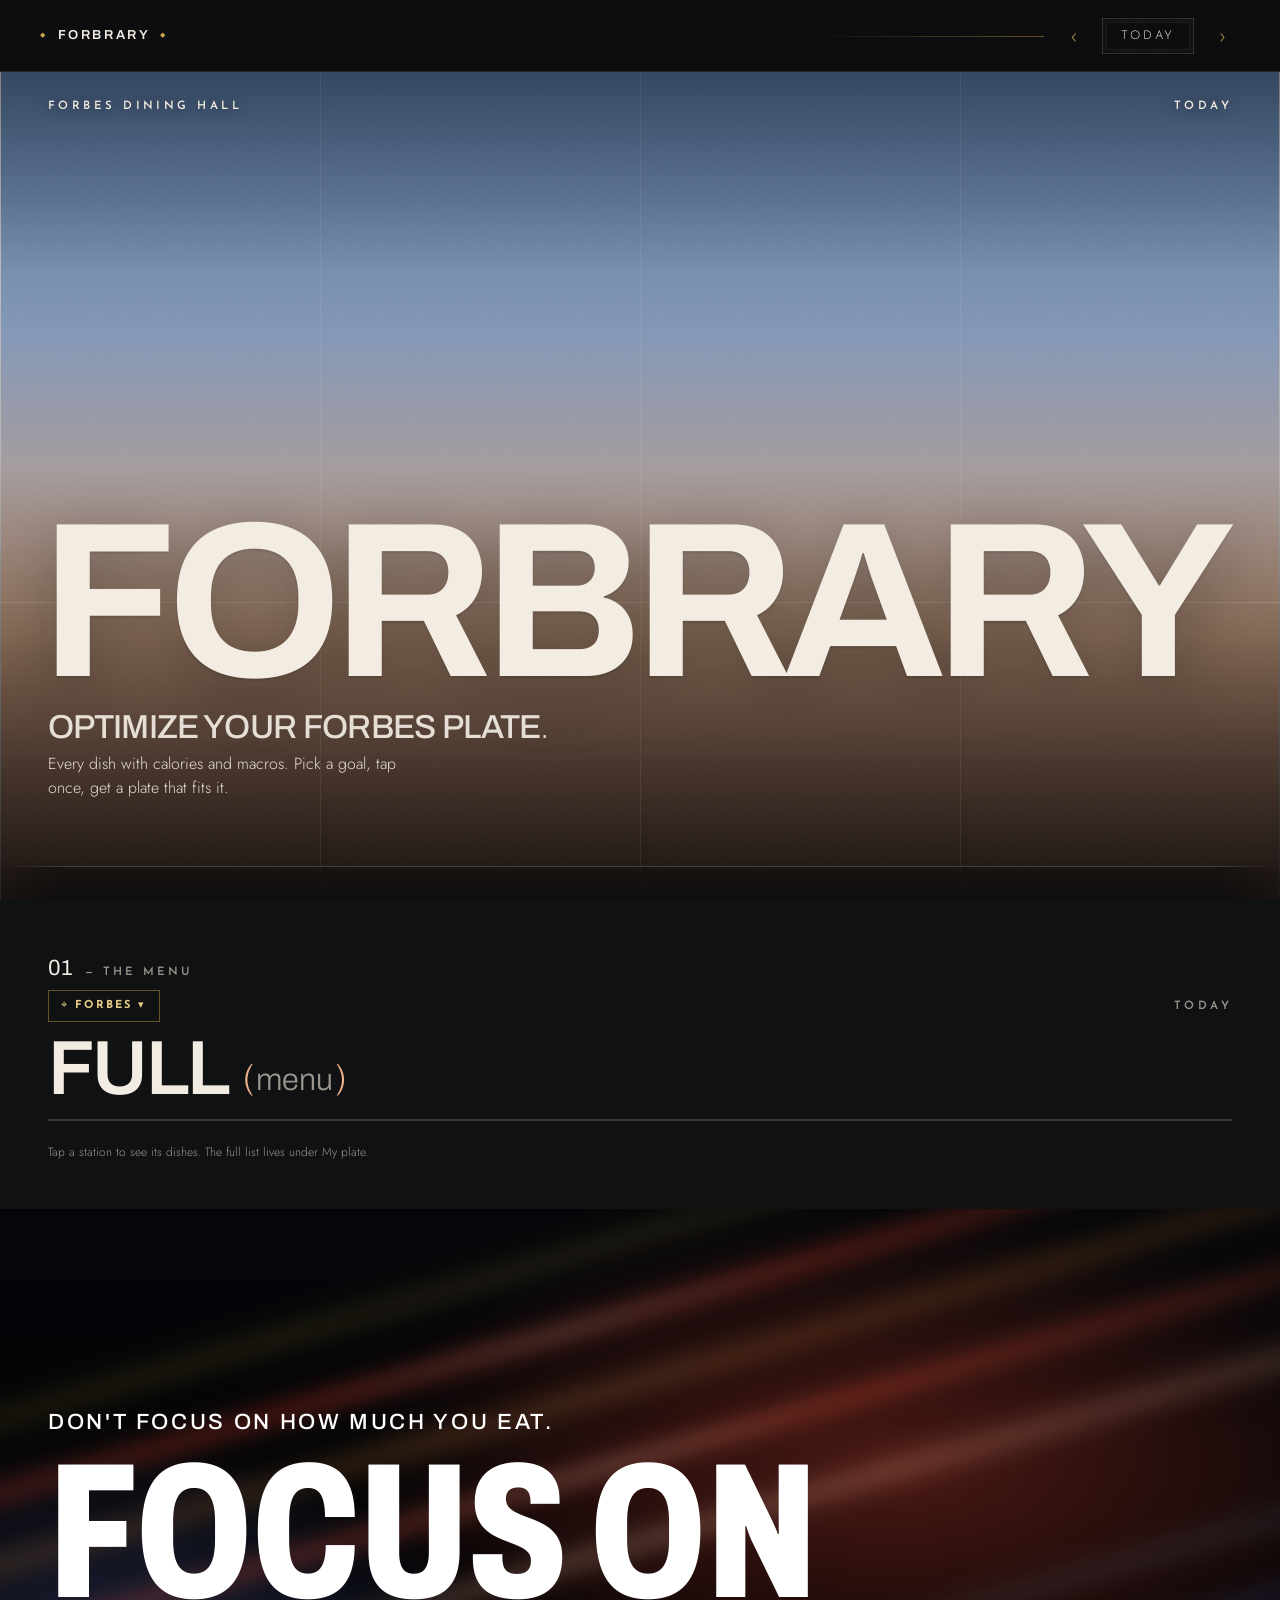
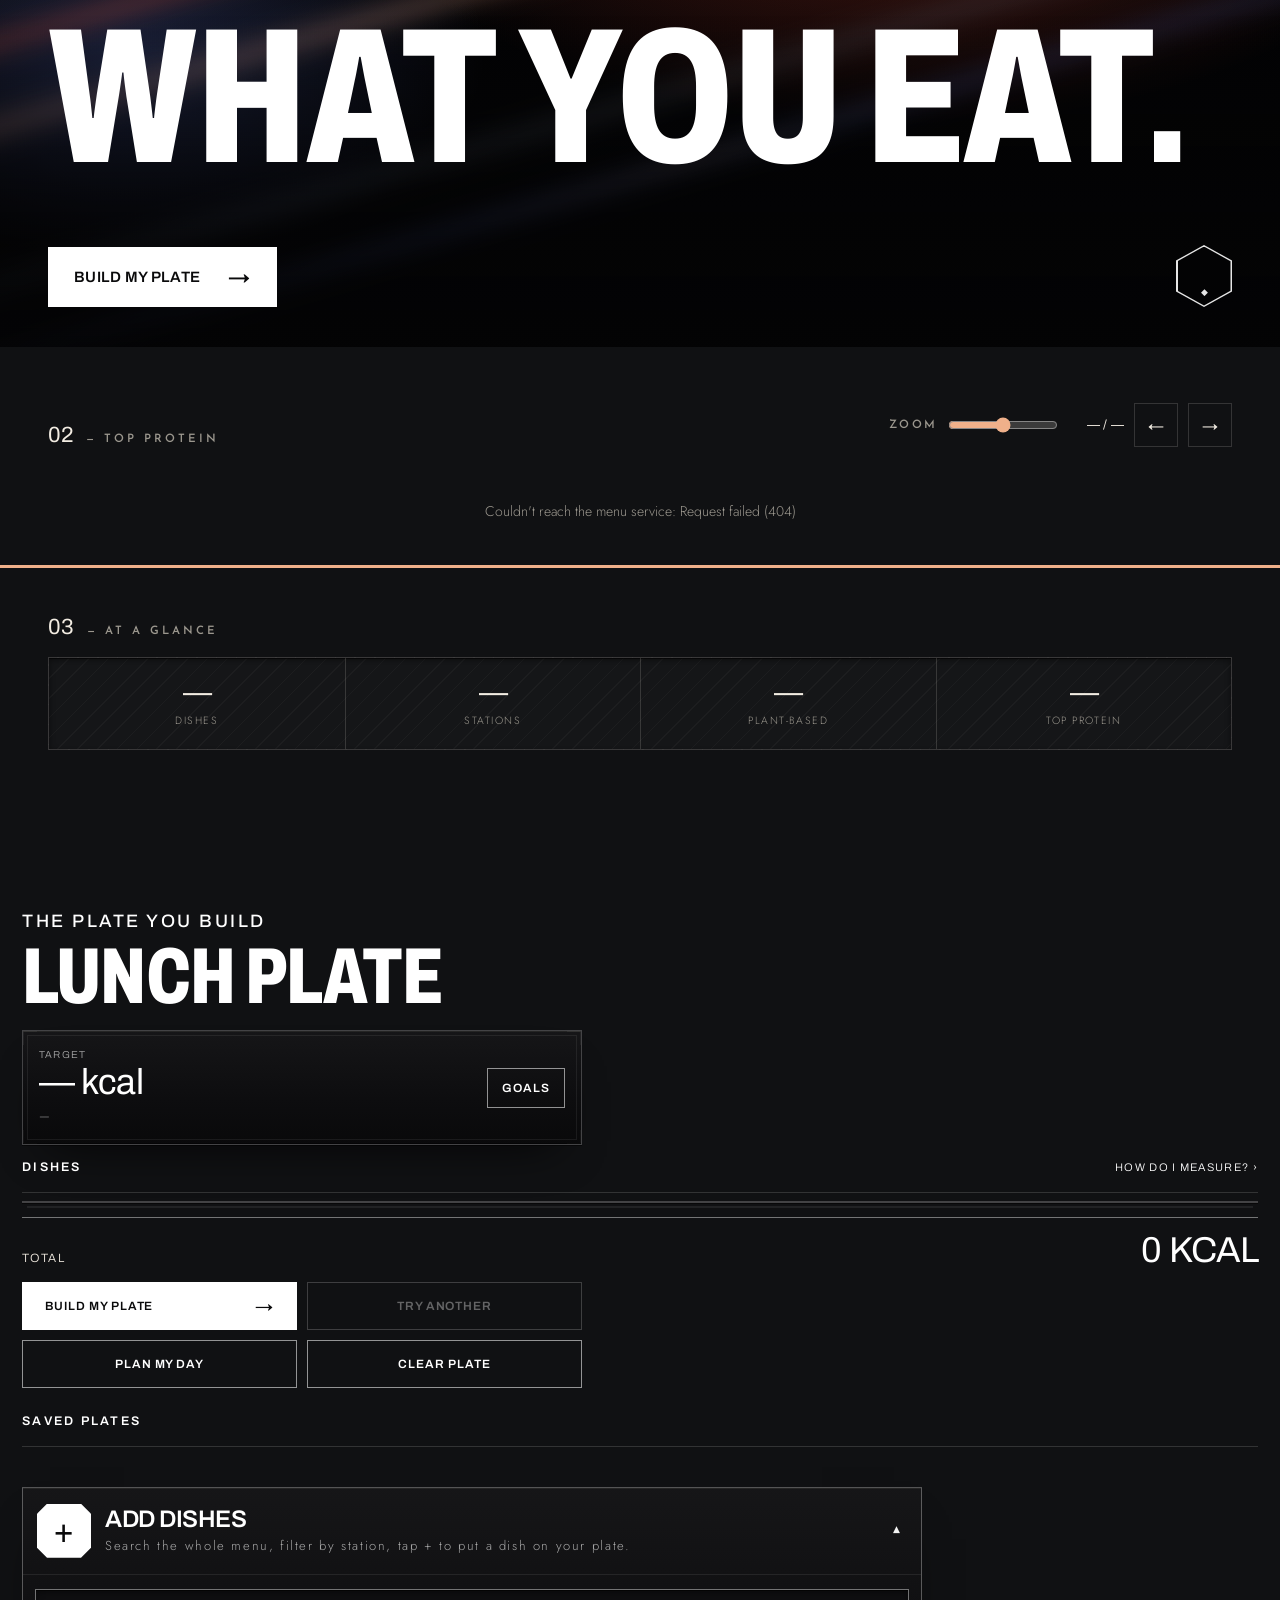
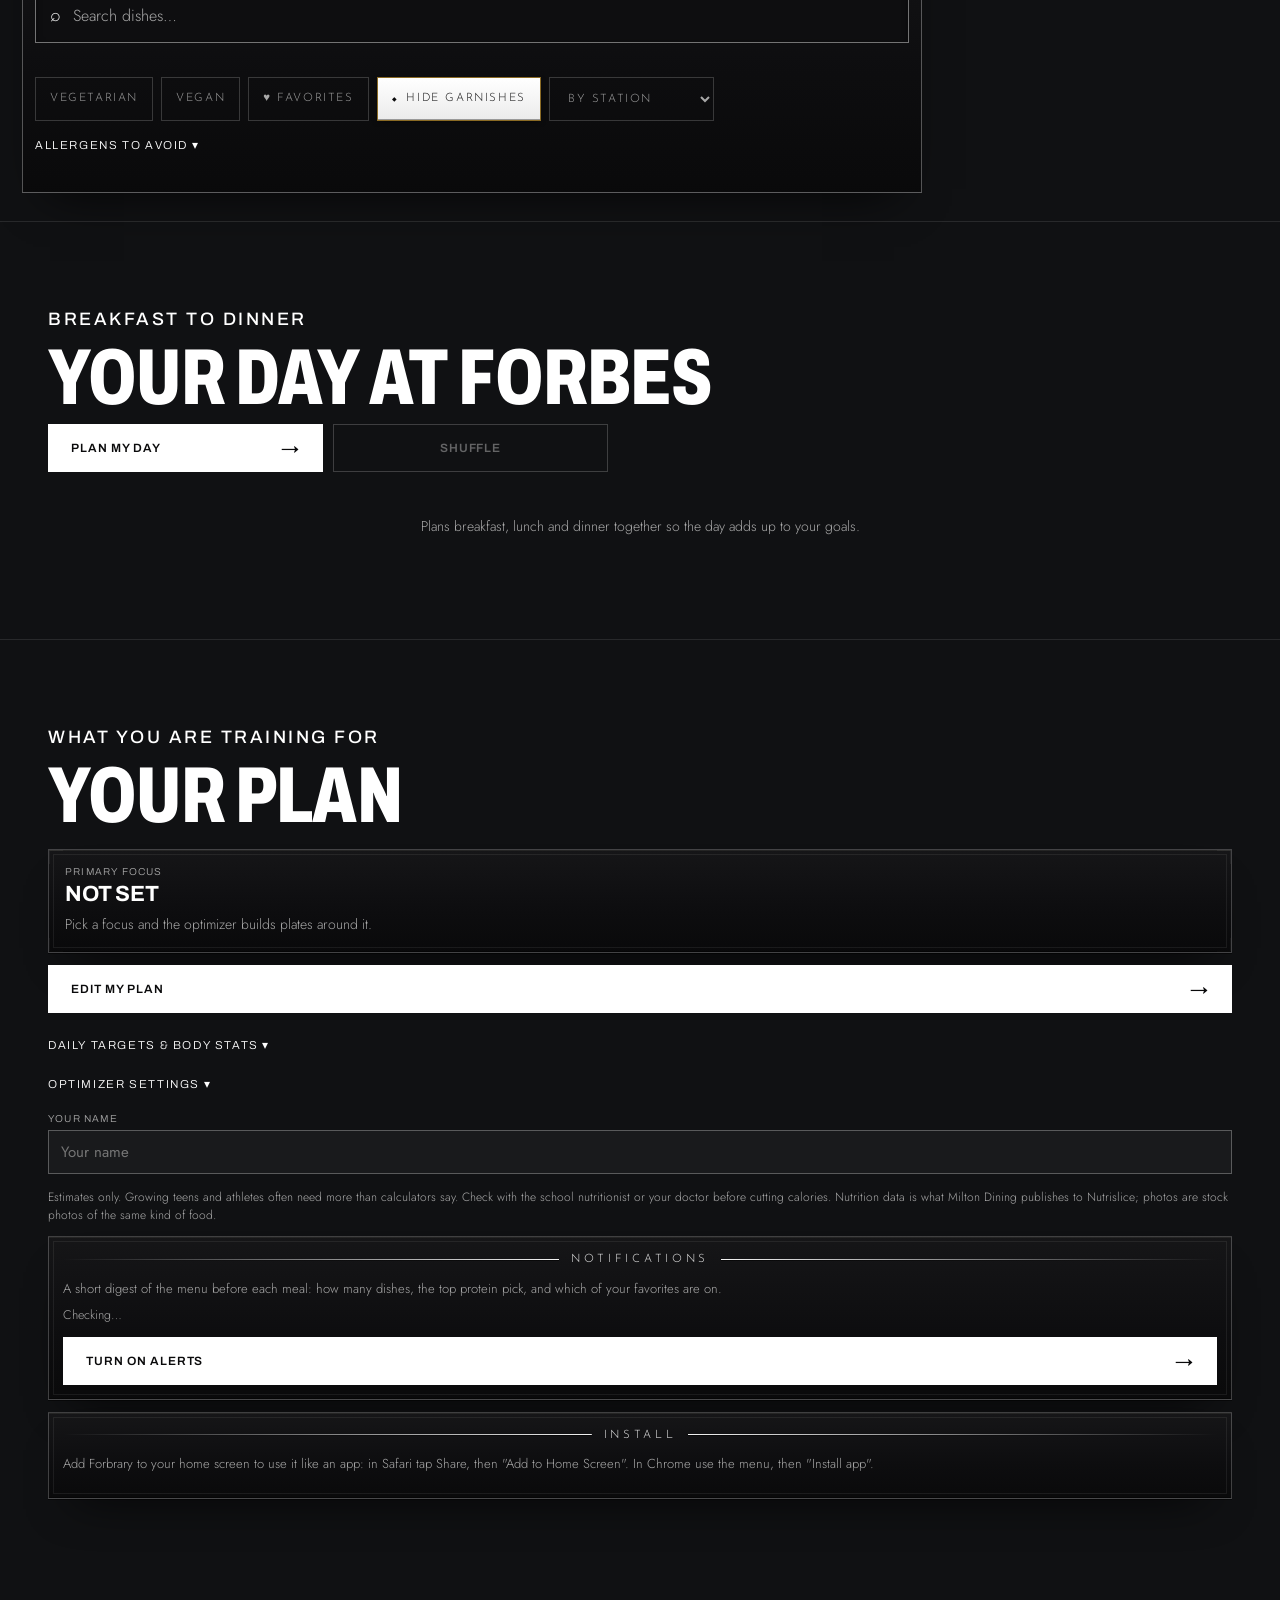
==== commit be61ade3: "Design polish round one: 44px targets, focus rings, one orchestrated motion, honest structure, consi" ====
--- a/static/index.html
+++ b/static/index.html
@@ -11,6 +11,7 @@
 <meta property="og:description" content="Every dish on today's Milton Academy menus with calories and macros, station by station, plus a one-tap plate builder.">
 <meta property="og:image" content="https://upload.wikimedia.org/wikipedia/commons/thumb/a/ad/John_Constable_-_A_Cloud_Study%2C_Sunset_-_Google_Art_Project.jpg/1280px-John_Constable_-_A_Cloud_Study%2C_Sunset_-_Google_Art_Project.jpg">
 <meta name="twitter:card" content="summary_large_image">
+<meta name="google-site-verification" content="nyierB6LeUYI-1gnkhTfAUPjYT_r3IogmGMbEnmwXwA">
 <meta name="theme-color" content="#101113">
 <meta name="apple-mobile-web-app-capable" content="yes">
 <meta name="mobile-web-app-capable" content="yes">
@@ -49,7 +50,7 @@
 .mark { font-family: var(--display); font-size: 13px; font-weight: 600; letter-spacing: .3em; text-transform: uppercase; color: var(--gold-2); display: flex; align-items: center; gap: 10px; white-space: nowrap; text-decoration: none; }
 .mark::before, .mark::after { content: "◆"; font-size: 7px; color: var(--gold); }
 .top .date { display: flex; align-items: center; gap: 4px; }
-.top .date button { border: 1px solid var(--gold-dim); background: transparent; color: var(--gold-2); width: 32px; height: 32px; line-height: 1; font-size: 18px; }
+.top .date button { border: 1px solid var(--gold-dim); background: transparent; color: var(--gold-2); width: 40px; height: 40px; line-height: 1; font-size: 18px; }
 .top .date label { position: relative; font-family: var(--display); font-size: 11px; letter-spacing: .14em; text-transform: uppercase; color: var(--cream); padding: 0 8px; white-space: nowrap; }
 .top .date input { position: absolute; inset: 0; opacity: 0; width: 100%; }
 main { padding: 0 0 calc(var(--tabs) + var(--sab) + 20px); }
@@ -94,7 +95,7 @@
 /* chips */
 .chips { display: flex; gap: 8px; overflow-x: auto; padding: 2px 0 6px; scrollbar-width: none; }
 .chips::-webkit-scrollbar { display: none; }
-.chip { flex: none; border: 1px solid var(--gold-dim); background: transparent; color: var(--muted); padding: 7px 13px; font-family: var(--display); font-size: 10.5px; letter-spacing: .14em; text-transform: uppercase; min-height: 36px; white-space: nowrap; }
+.chip { flex: none; border: 1px solid var(--gold-dim); background: transparent; color: var(--muted); padding: 9px 14px; font-family: var(--display); font-size: 10.5px; letter-spacing: .14em; text-transform: uppercase; min-height: 44px; white-space: nowrap; }
 .chip[aria-pressed="true"] { background: var(--gold); border-color: var(--gold); color: var(--ink); }
 .chip.avoid[aria-pressed="true"] { background: var(--jewel); border-color: var(--jewel); color: var(--cream); }
 
@@ -134,7 +135,7 @@
 .pick .nums { display: flex; justify-content: center; gap: 14px; margin-top: 8px; padding-top: 8px; border-top: 1px solid var(--gold-faint); font-size: 10px; letter-spacing: .12em; text-transform: uppercase; color: var(--muted); }
 .pick .nums b { display: block; font-family: var(--display); font-weight: 400; font-size: 16px; color: var(--cream); letter-spacing: .04em; }
 .pick .add { position: absolute; right: 10px; top: 10px; z-index: 1; }
-.add { width: 38px; height: 38px; border: 1px solid var(--gold); background: var(--gold); color: var(--ink); font-size: 22px; line-height: 1; display: grid; place-items: center; padding: 0; }
+.add { width: 44px; height: 44px; border: 1px solid var(--gold); background: var(--gold); color: var(--ink); font-size: 22px; line-height: 1; display: grid; place-items: center; padding: 0; }
 .add.on { background: var(--panel); color: var(--gold-2); font-size: 16px; }
 .add:disabled { opacity: .35; }
 
@@ -187,10 +188,10 @@
 .plist li:first-child { border-top: 0; }
 .plist .pn { font-weight: 500; font-size: 14px; white-space: nowrap; overflow: hidden; text-overflow: ellipsis; }
 .ctl { display: flex; align-items: center; gap: 6px; margin-top: 4px; }
-.qty { display: inline-flex; align-items: center; border: 1px solid var(--gold-dim); height: 30px; }
-.qty button { border: 0; background: transparent; width: 30px; height: 28px; color: var(--gold-2); font-size: 16px; line-height: 1; }
+.qty { display: inline-flex; align-items: center; border: 1px solid var(--gold-dim); height: 40px; }
+.qty button { border: 0; background: transparent; width: 40px; height: 38px; color: var(--gold-2); font-size: 16px; line-height: 1; }
 .qty span { font-size: 12px; min-width: 30px; text-align: center; color: var(--cream); }
-.mini { border: 1px solid transparent; background: transparent; width: 30px; height: 30px; color: var(--muted); font-size: 13px; }
+.mini { border: 1px solid transparent; background: transparent; width: 40px; height: 40px; color: var(--muted); font-size: 13px; }
 .mini.on { color: var(--gold-2); border-color: var(--gold-dim); }
 .pr { font-family: var(--display); font-size: 15px; color: var(--gold-2); white-space: nowrap; text-align: right; }
 .pr small { display: block; font: 300 10px var(--body); color: var(--muted); letter-spacing: .1em; text-transform: uppercase; }
@@ -303,7 +304,7 @@
   background-size: 14px 1px, 1px 14px, 14px 1px, 1px 14px, 14px 1px, 1px 14px, 14px 1px, 1px 14px;
   background-position: left top, left top, right top, right top, left bottom, left bottom, right bottom, right bottom; }
 .pick, .trio .frame, .rcard { transition: transform .35s cubic-bezier(.2,.8,.2,1), box-shadow .35s, border-color .35s; }
-.pick:hover, .trio .frame:hover, .rcard:hover { transform: translateY(-4px); border-color: var(--gold); box-shadow: 0 26px 44px -26px rgba(201,162,74,.75), 0 0 0 1px var(--gold-faint); }
+.pick:hover, .trio .frame:hover, .rcard:hover { border-color: var(--gold); }
 .pick img, .trio img { transition: transform .6s cubic-bezier(.2,.8,.2,1); }
 .pick:hover img, .trio .frame:hover img { transform: scale(1.04); }
 .hero::before { animation: sunburst 90s linear infinite; }
@@ -433,8 +434,6 @@
 .hero::before { animation: sunburst 60s cubic-bezier(.45, 0, .55, 1) infinite alternate; will-change: transform; }
 .screen.active { animation: rise .45s cubic-bezier(.2, .7, .2, 1) both; }
 @keyframes rise { from { opacity: 0; transform: translateY(12px); } }
-.screen.active > :nth-child(2) { animation: rise .5s .05s cubic-bezier(.2, .7, .2, 1) both; }
-.screen.active > :nth-child(3) { animation: rise .5s .1s cubic-bezier(.2, .7, .2, 1) both; }
 .screen.active > .rule::before { transform-origin: right; animation: wipe .7s .1s cubic-bezier(.2, .7, .2, 1) both; }
 .screen.active > .rule::after { transform-origin: left; animation: wipe .7s .1s cubic-bezier(.2, .7, .2, 1) both; }
 @keyframes wipe { from { transform: scaleX(0); } }
@@ -577,10 +576,8 @@
 .strip-tools .zoom { display: inline-flex; align-items: center; gap: 8px; font: 600 var(--t-1) var(--display); letter-spacing: .22em; text-transform: uppercase; color: var(--muted); }
 .strip-tools input[type=range] { width: 64px; accent-color: var(--peach); }
 .strip-n { font: 400 13px var(--mega); letter-spacing: .02em; color: var(--cream); font-variant-numeric: tabular-nums; min-width: 54px; text-align: right; }
-.arrow { width: 34px; height: 34px; border: 1px solid var(--line); background: transparent; color: var(--cream); font: 400 16px var(--mega); display: grid; place-items: center; padding: 0; }
+.arrow { width: 44px; height: 44px; border: 1px solid var(--line); background: transparent; color: var(--cream); font: 400 16px var(--mega); display: grid; place-items: center; padding: 0; }
 .arrow:hover { border-color: var(--cream); }
-.strip-cols { display: grid; grid-template-columns: 40px minmax(0, 1fr) minmax(0, 1fr) 56px 64px; gap: 10px; padding: 8px 0; border-top: 1px solid var(--line); border-bottom: 1px solid var(--line-2); font: 600 9.5px var(--display); letter-spacing: .26em; text-transform: uppercase; color: var(--muted); }
-.strip-cols span:nth-child(n+4) { text-align: right; }
 .picks.strip { display: flex; gap: 14px; overflow-x: auto; overscroll-behavior-x: contain; scroll-snap-type: x mandatory; padding: 16px 16px 10px; margin: 0 -16px; scrollbar-width: none; align-items: flex-end; cursor: grab; }
 .picks.strip:focus-visible { outline: 2px solid var(--peach); outline-offset: 4px; }
 .picks.strip::-webkit-scrollbar { display: none; }
@@ -685,7 +682,8 @@
 .wordmark span { display: block; width: max-content; font: 700 100px/.82 var(--mega); font-variation-settings: "wdth" 100; text-transform: uppercase; letter-spacing: -.045em; margin-left: -.035em; white-space: nowrap; color: var(--cream);
   text-shadow: 0 2px 2px rgba(10,10,11,.12), 0 16px 60px rgba(10,10,11,.3); }
 .cover-copy .tag { margin: 0 0 8px; font-size: clamp(22px, 5.6vw, 34px); font-weight: 500; letter-spacing: -.02em; line-height: 1; max-width: none; }
-.cover-copy .tag b { font-weight: 500; background: linear-gradient(120deg, #fbe2cf, var(--peach) 55%, #e39a6f); -webkit-background-clip: text; background-clip: text; color: transparent; }
+.cover-copy .tag b { font-weight: 500; }
+.cover-copy .tag i { color: inherit; }
 .cover-foot { margin-top: 18px; }
 .menu-sec { padding-top: 22px; }
 .menu-sec > .num-lbl { margin-bottom: 10px; }
@@ -759,7 +757,7 @@
 .lb-media.zoomed img { transform: scale(2); cursor: zoom-out; transition: transform .4s cubic-bezier(.2,.8,.2,1), transform-origin .08s linear; }
 .lb-media.zoomed .lb-hint { opacity: 0; }
 .lb-ph { position: absolute; inset: 0; display: grid; place-items: center; font: 300 120px var(--mega); color: var(--line); background: linear-gradient(135deg, var(--panel-2), var(--field-2)); }
-.lb-x, .lb-nav { position: absolute; z-index: 2; width: 42px; height: 42px; border: 1px solid rgba(242,236,226,.35); background: rgba(10,10,11,.55); color: var(--cream); backdrop-filter: blur(6px); -webkit-backdrop-filter: blur(6px); display: grid; place-items: center; font: 400 18px var(--mega); padding: 0; }
+.lb-x, .lb-nav { position: absolute; z-index: 2; width: 44px; height: 44px; border: 1px solid rgba(242,236,226,.35); background: rgba(10,10,11,.55); color: var(--cream); backdrop-filter: blur(6px); -webkit-backdrop-filter: blur(6px); display: grid; place-items: center; font: 400 18px var(--mega); padding: 0; }
 .lb-x { right: 12px; top: 12px; font-size: 22px; } .lb-nav { top: 50%; transform: translateY(-50%); } .lb-nav.prev { left: 12px; } .lb-nav.next { right: 12px; }
 .lb-x:hover, .lb-nav:hover { border-color: var(--cream); }
 .lb-n { position: absolute; left: 12px; top: 14px; z-index: 2; font: 400 12px var(--mega); color: var(--cream); background: rgba(10,10,11,.55); padding: 4px 8px; }
@@ -835,7 +833,7 @@
 .add-fold[open] .chev { transform: rotate(180deg); }
 .addbox { padding: 14px 12px 18px; }
 .addbox .search { min-height: 54px; border-color: var(--gold-dim); } .addbox .search input { font-size: 16px; } .addbox .search span { font-size: 18px; }
-.addbox .chips { margin-top: 12px; gap: 8px; } .addbox .chip { font-size: 11.5px; min-height: 40px; padding: 8px 14px; }
+.addbox .chips { margin-top: 12px; gap: 8px; } .addbox .chip { font-size: 11.5px; min-height: 44px; padding: 9px 14px; }
 .addbox details.fold summary { font-size: 11.5px; padding: 10px 0; }
 .addbox .restr-note { font-size: 13px; }
 .addbox .station { margin-bottom: 16px; } .addbox .station h3 { font-size: 16px; padding: 14px 14px 12px; } .addbox .station h3 span { font-size: 13px; }
@@ -1009,6 +1007,15 @@
   dialog.lightbox { width: min(1120px, 94vw); }
 }
 @media (min-width: 1600px) { main { padding: 0 0 96px; gap: 0; } }
+
+/* network trouble banner */
+.netbar { position: sticky; top: calc(var(--sat) + 53px); z-index: 29; margin: 0; padding: 10px 16px; background: #ff4b33; color: #fff; font: 500 13px/1.4 var(--body); text-align: center; }
+.netbar a { color: #fff; font-weight: 600; text-decoration: underline; text-underline-offset: 3px; }
+@media (min-width: 1200px) { .netbar { top: var(--top-h); font-size: 14px; } }
+
+/* focus: every control shows where the keyboard is */
+button:focus-visible, a:focus-visible, input:focus-visible, select:focus-visible, textarea:focus-visible, summary:focus-visible, [tabindex]:focus-visible { outline: 2px solid var(--peach); outline-offset: 3px; }
+.tabs button:focus-visible { outline-offset: -4px; }
 </style>
 </head>
 <body>
@@ -1042,6 +1049,7 @@
     </div>
   </header>
 
+  <div class="netbar" id="netbar" hidden role="status"></div>
   <main data-screen="today">
     <div class="cover" id="cover" style="--p:0">
       <div class="cover-media" aria-hidden="true">
@@ -1087,7 +1095,6 @@
           <button class="arrow" id="strip-prev" aria-label="Previous">←</button><button class="arrow" id="strip-next" aria-label="Next">→</button>
         </div>
       </div>
-      <div class="strip-cols" aria-hidden="true"><span>No.</span><span>Dish</span><span>Station</span><span>kcal</span><span>Protein</span></div>
       <div class="picks strip" id="picks" data-zoom="1"></div>
       <div class="strip-bar" aria-hidden="true"><i id="strip-prog"></i></div>
       <div class="hero">
@@ -1129,7 +1136,7 @@
       <div id="sums" style="margin-top:14px"></div>
       <div class="total"><span>Total</span><b id="tot">0 kcal</b></div>
       <div class="row2">
-        <button class="btn gold" id="optimize" data-build>✦ Optimize</button>
+        <button class="btn gold" id="optimize" data-build>Build my plate</button>
         <button class="btn line" id="alt" disabled>Try another</button>
       </div>
       <div class="row2" style="margin-top:10px">
@@ -1423,7 +1430,30 @@
 
 // ---------------- data ----------------
 const STATIC = document.documentElement.hasAttribute("data-static");  // the Netlify build: data files, no server
-async function api(path) { const r = await fetch(path); const b = await r.json().catch(() => ({})); if (!r.ok) throw new Error(b.error || `Request failed (${r.status})`); return b; }
+async function api(path) {
+  let r;
+  try { r = await fetch(path); }
+  catch (e) { netFail(true); throw new Error("Can't reach the menu server"); }
+  const b = await r.json().catch(() => ({}));
+  if (r.status === 403 || r.status === 502 || r.status === 503) netFail(true);
+  else if (r.ok) netFail(false);
+  if (!r.ok) throw new Error(b.error || `Request failed (${r.status})`);
+  return b;
+}
+// When requests fail outright (a network filter, a captive portal, no signal), say so instead of "not served".
+function netFail(on) {
+  if (state.netFail === on) return;
+  state.netFail = on;
+  const bar = $("#netbar");
+  if (on) {
+    const onDomain = /forbrary\.com$/.test(location.hostname);
+    bar.innerHTML = onDomain
+      ? `Can't reach the menu server from this network. On campus Wi-Fi the school's web filter blocks forbrary.com, so use <a href="https://forbrary.onrender.com/${location.hash}">forbrary.onrender.com</a> for now.`
+      : `Can't reach the menu server right now. Check your connection and pull to refresh.`;
+    bar.hidden = false;
+  } else bar.hidden = true;
+  if (state.schools.length) renderMealSeg($("#meals2"));
+}
 function getMenu(meal, date = state.date, school = state.school) {
   const k = key(meal, date, school);
   if (!state.menus.has(k)) {
@@ -1569,13 +1599,13 @@
 // ---------------- Today screen ----------------
 function renderMealSeg(el) {
   const sch = schoolObj(); if (!sch) return;
-  el.innerHTML = sch.meals.map(m => { const c = state.counts[m.slug]; return `<button data-meal="${m.slug}" aria-pressed="${m.slug === state.meal}" ${c === 0 ? "disabled" : ""}>${esc(m.name)}<small>${c == null ? "…" : c ? `${c} dishes` : "not served"}</small></button>`; }).join("");
+  el.innerHTML = sch.meals.map(m => { const c = state.counts[m.slug]; return `<button data-meal="${m.slug}" aria-pressed="${m.slug === state.meal}" ${c === 0 ? "disabled" : ""}>${esc(m.name)}<small>${c == null ? "…" : c ? `${c} dishes` : state.netFail ? "unavailable" : "not served"}</small></button>`; }).join("");
 }
 function renderToday() {
   const sch = schoolObj(); if (!sch) return;
   const today = state.date === iso(new Date());
   const meal = state.meal ? mealName(state.meal) : "";
-  $("#hero-lbl").textContent = `${sch.name} Dining Hall · ${meal || "Menu"}`; $("#cover-when").textContent = today ? "Today" : longDate(state.date);
+  $("#hero-lbl").textContent = `${sch.name} Dining Hall`; $("#cover-when").textContent = `${meal ? meal + ", " : ""}${today ? "today" : longDate(state.date)}`;
   $("#crumb").textContent = `${sch.name} Dining Hall · ${meal || "Menu"} · ${today ? "Today" : longDate(state.date)}`;
   $("#hero-hall").textContent = sch.name;
   const nm = (state.profile.name || "").trim();
@@ -1605,8 +1635,8 @@
     : `<div class="empty">${items.length ? "No dishes match your filters." : state.meal ? "No menu published for this meal." : "Loading…"}</div>`;
   picks.scrollLeft = left; stripProgress();
   const tk = $("#ticker-track"), sep = `<i aria-hidden="true">◆</i>`;
-  const lead = `<span class="tk lead"><b>${esc(meal || "Menu")} ${esc(today ? (WHEN[state.meal] || "today") : prettyDate(state.date))}</b><span>${withN.length ? `${withN.length} dishes · ${new Set(withN.map(i => i.stations[0])).size} stations` : "loading…"}</span></span>`;
-  const names = reel.slice(0, 8).map(it => `<button class="tk" data-id="${it.id}"><b>${esc(it.name)}</b><span>${r0(it.nutrition.protein)}g protein · ${r0(it.nutrition.calories)} kcal</span></button>`);
+  const when = WHEN[state.meal] || "today", lead = `<span class="tk lead"><b>${esc(meal || "Menu")} ${esc(today ? (when.includes((meal || "").toLowerCase()) ? "today" : when) : prettyDate(state.date))}</b><span>${withN.length ? `${withN.length} dishes, ${new Set(withN.map(i => i.stations[0])).size} stations` : "loading…"}</span></span>`;
+  const names = reel.slice(0, 8).map(it => `<button class="tk" data-id="${it.id}"><b>${esc(it.name)}</b><span>${r0(it.nutrition.protein)} g protein, ${r0(it.nutrition.calories)} kcal</span></button>`);
   const half = [lead, ...names, `<span class="tk cue"><b>Scroll for the menu</b><span>↓</span></span>`].join(sep) + sep;
   if (tk.dataset.html !== half) { tk.dataset.html = half; tk.innerHTML = half + half; requestAnimationFrame(() => tk.style.setProperty("--dur", `${Math.max(28, Math.round(tk.scrollWidth / 2 / 52))}s`)); }
 }
@@ -1658,7 +1688,7 @@
   rn.hidden = !active.length; rn.innerHTML = active.length ? `Filtering for <b>${esc(active.join(", "))}</b> from your plan${hidden ? ` · ${hidden} dishes hidden` : ""} · <button class="link" data-plan>Edit</button>` : "";
   const plate = plateFor(k), shown = items.filter(it => passesFilters(it));
   $("#add-n").textContent = shown.length ? `${shown.length} ${shown.length === 1 ? "dish" : "dishes"}` : "";
-  $("#menu-lbl").textContent = state.date === iso(new Date()) ? `Today · ${prettyDate(state.date)}` : longDate(state.date);
+  $("#menu-lbl").textContent = state.date === iso(new Date()) ? `Today, ${prettyDate(state.date)}` : longDate(state.date);
   $("#menu-h").innerHTML = `${esc(mealName(state.meal))} <small><i>(</i>${shown.length} ${shown.length === 1 ? "dish" : "dishes"}<i>)</i></small>`;
   if (!items.length) { el.innerHTML = `<div class="empty">No menu published for ${esc(mealName(state.meal))} on ${prettyDate(state.date)}.</div>`; return; }
   if (!shown.length) { el.innerHTML = `<div class="empty">${state.filters.favOnly ? "None of your favorites are on this menu. Tap ♡ on dishes you like." : "No dishes match these filters."}</div>`; return; }
@@ -1685,14 +1715,14 @@
         <span class="qty"><button data-step="-0.5" aria-label="Less">−</button><span>×${frac(s)}</span><button data-step="0.5" aria-label="More">+</button></span>
         <button class="mini ${locked ? "on" : ""}" data-lock title="Keep when optimizing">${locked ? "🔒" : "🔓"}</button><button class="mini" data-remove title="Remove">✕</button></div>${howSpan(it, s)}</div>
       <div class="pr">${r0(it.nutrition.calories * s)}<small>kcal · P ${r0(it.nutrition.protein * s)}g</small></div></li>`).join("")
-    : `<li style="display:block"><div class="empty">Your plate is empty. Tap + on a dish, or Optimize.</div></li>`;
+    : `<li style="display:block"><div class="empty">Your plate is empty. Add dishes below, or build one for your goal.</div></li>`;
   const t = totals(entries.map(e => [e[0], e[1]]));
   $("#sums").innerHTML = meterHTML("Protein", t.protein, tgt.protein, "var(--protein)") + meterHTML("Carbs", t.carbs, tgt.carbs, "var(--carbs)") + meterHTML("Fat", t.fat, tgt.fat, "var(--fat)")
     + `<div class="meter"><div class="t"><span>Fiber <b>${r0(t.fiber)}g</b> · Sodium <b>${fmt(t.sodium)}mg</b></span></div></div>`;
   $("#tot").innerHTML = `${fmt(t.calories)} kcal<small>of ${fmt(tgt.calories)}</small>`;
   $("#tgt-label").textContent = meal ? `${meal} target · ${Math.round(mealShare() * 100)}% of day` : "Meal target";
   $("#tgt-cal").textContent = `${fmt(tgt.calories)} kcal`;
-  $("#tgt-sub").textContent = `${r0(tgt.protein)}g protein · ${r0(tgt.carbs)}g carbs · ${r0(tgt.fat)}g fat`;
+  $("#tgt-sub").textContent = `${r0(tgt.protein)} g protein, ${r0(tgt.carbs)} g carbs, ${r0(tgt.fat)} g fat`;
   const badge = $("#plate-badge"); badge.hidden = !entries.length; badge.textContent = entries.length;
   const a = state.alts.get(k); $("#alt").disabled = !a || a.list.length < 2; $("#alt").textContent = a && a.list.length > 1 ? `Another (${a.i + 1}/${a.list.length})` : "Try another";
   $("#optimize").disabled = !state.loaded.get(k)?.length;
@@ -1831,7 +1861,15 @@
 }
 function refresh() { renderToday(); renderMenu(); renderPlate(); renderStation(); syncShare(); renderPlanSummary(); }
 function selectMeal(slug) { state.meal = slug; state.filters.station = ""; refresh(); }
-function setDate(d) { state.date = d; $("#date").value = d; state.open.clear(); loadDay(true); }
+function setDate(d, auto = false) {
+  state.date = d; $("#date").value = d; state.open.clear();
+  state.follow = d === iso(new Date());   // picking another day stops the automatic roll-over; picking today resumes it
+  loadDay(!auto);                          // a new day re-picks the meal by time of day
+}
+function followToday() {
+  const today = iso(new Date());
+  if (state.follow !== false && state.date !== today && state.schools.length) { setDate(today, true); toast(`Now showing ${prettyDate(today)}`); }
+}
 const isDesktop = () => matchMedia("(min-width: 1200px)").matches;
 function homeMode() {  // every section in the flow, the cover on top
   state.screen = "today"; $("main").dataset.screen = "today"; $(".app").classList.remove("sv-mode");
@@ -1927,6 +1965,9 @@
 function bind() {
   $("#school").onchange = e => { state.school = e.target.value; store.set("school", state.school); state.meal = null; state.filters.station = ""; loadDay(false); pushSync(); };
   $("#date").onchange = e => e.target.value && setDate(e.target.value);
+  document.addEventListener("visibilitychange", () => { if (document.visibilityState === "visible") followToday(); });
+  addEventListener("pageshow", followToday); addEventListener("focus", followToday);
+  setInterval(followToday, 60 * 1000);
   $("#prev").onclick = () => { const d = parseISO(state.date); d.setDate(d.getDate() - 1); setDate(iso(d)); };
   $("#next").onclick = () => { const d = parseISO(state.date); d.setDate(d.getDate() + 1); setDate(iso(d)); };
   for (const id of ["#meals2"]) $(id).onclick = e => { const t = e.target.closest("[data-meal]"); if (t && !t.disabled) selectMeal(t.dataset.meal); };
@@ -2205,7 +2246,7 @@
     <button class="open" data-open aria-label="${esc(it.name)}${it.hasNutrition ? `, ${r0(nut.calories)} calories` : ""}: open details"></button>
     <span class="no">${String(n + 1).padStart(2, "0")}</span>
     ${it.hasNutrition ? `<button class="add ${on ? "on" : ""}" data-add aria-label="${on ? "Remove from" : "Add to"} plate">${on ? "✓" : "+"}</button>` : ""}
-    <span class="cap"><i>${esc(it.stations[0] || "")}</i><b>${esc(it.name)}</b><em>${it.hasNutrition ? `${r0(nut.protein)}g protein${m ? ` · ${esc(m.short)}` : ""}` : "No nutrition info"}</em></span>
+    <span class="cap"><i>${esc(it.stations[0] || "")}</i><b>${esc(it.name)}</b><em>${it.hasNutrition ? `${r0(nut.protein)} g protein${m ? `, ${esc(m.short)}` : ""}` : "No nutrition info"}</em></span>
     ${it.hasNutrition ? `<span class="kc">${r0(nut.calories)}<small>kcal</small></span>` : ""}
   </article>`;
 }
@@ -2213,7 +2254,7 @@
   const sch = schoolObj(); if (!sch) return;
   const name = state.stationName, list = stationItems(), all = state.loaded.get(key()) || [], meal = state.meal ? mealName(state.meal) : "Menu", today = state.date === iso(new Date());
   const band = $("#st-band"); band.style.setProperty("--c", name ? stationColor(name) : "#202125"); band.classList.toggle("all", !name);
-  $("#st-eyebrow").textContent = `${sch.name} · ${meal} · ${today ? "Today" : prettyDate(state.date)}`;
+  $("#st-eyebrow").textContent = `${sch.name}, ${meal.toLowerCase()}, ${today ? "today" : prettyDate(state.date)}`;
   $("#st-title").innerHTML = `${esc(name || "All stations")} <small>(${list.length} ${list.length === 1 ? "dish" : "dishes"})</small>`;
   const names = stationNames(all);
   $("#st-switch").innerHTML = [`<button class="chip" data-station="" aria-pressed="${!name}">All</button>`, ...names.map(n => `<button class="chip" data-station="${esc(n)}" aria-pressed="${n === name}" style="--c:${stationColor(n)}">${esc(n)}</button>`)].join("");
@@ -2255,7 +2296,7 @@
   $$(".lb-nav", d).forEach(b => b.hidden = lb.list.length < 2);
   const m = it.hasNutrition ? measure(it, v ? v.servings : 1) : null;
   $("#lb-body").innerHTML = `<div class="lb-band"></div>
-    <div class="eyebrow lb-st">${esc(it.stations.join(" · "))}</div>
+    <div class="eyebrow lb-st">${esc(it.stations.join(", "))}</div>
     <h2>${esc(it.name)}${isFav(it) ? ` <span class="fav">♥</span>` : ""}</h2>
     ${it.hasNutrition ? `<div class="lb-meta"><span class="lb-kc">${r0(n.calories)}<small>kcal</small></span><span class="lb-macros">${macroSpan(n)}</span>${it.serving ? `<span>Serving ${esc(it.serving)}</span>` : ""}<span>${stars(it)}</span></div>`
       : `<p class="muted" style="margin:6px 0 12px">No nutrition info published for this item.</p>`}
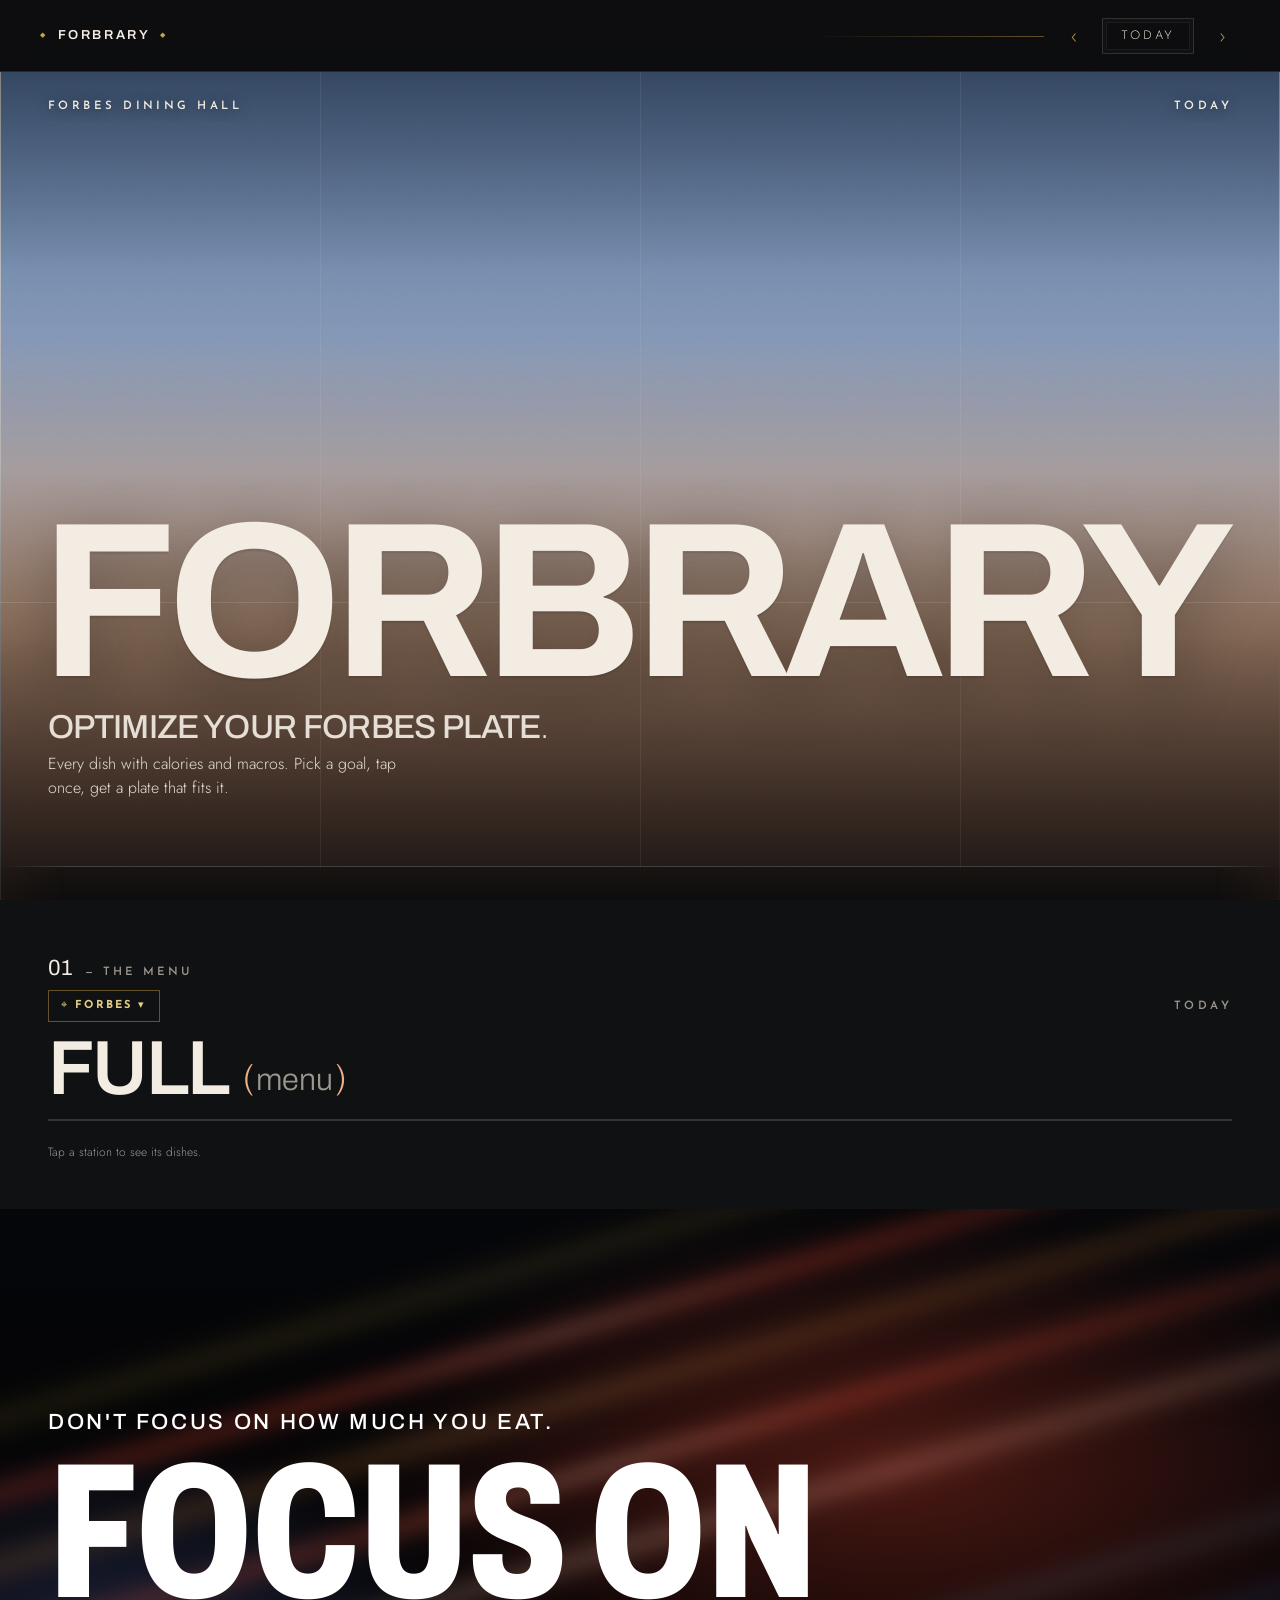
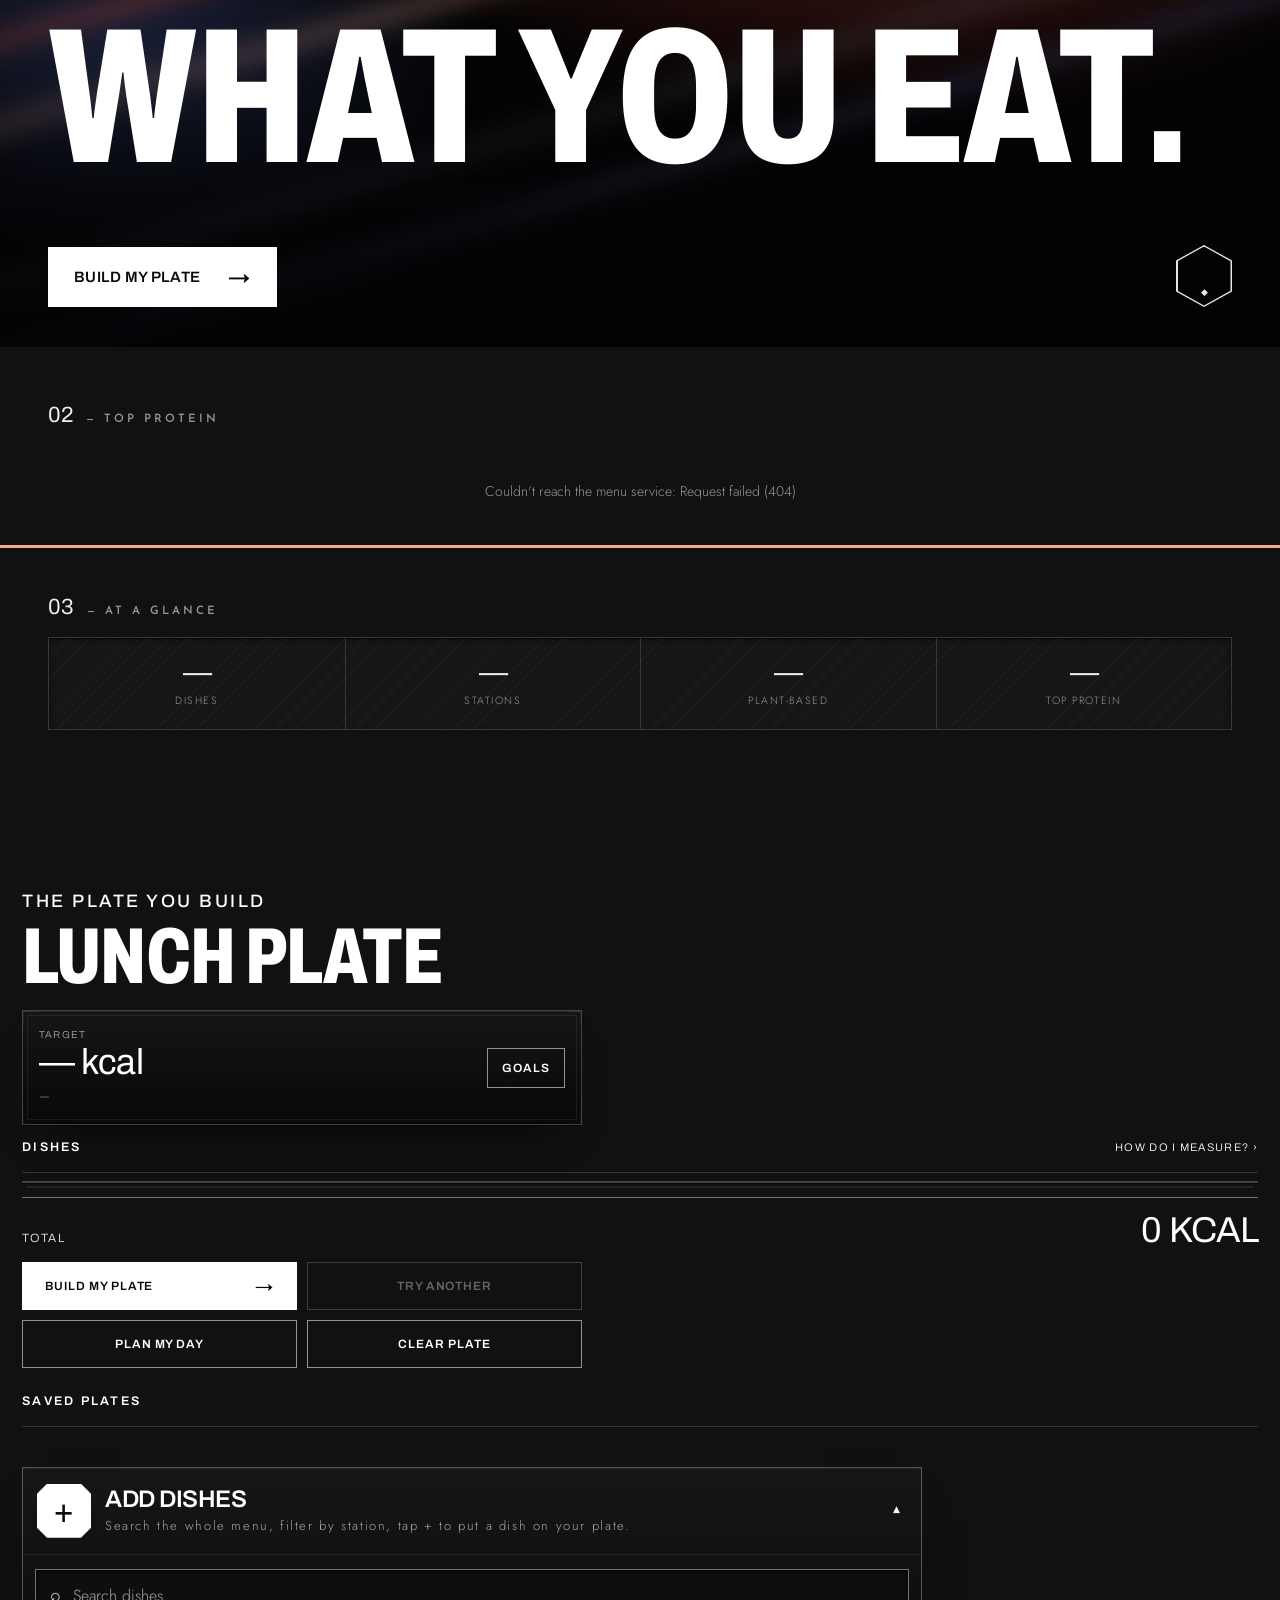
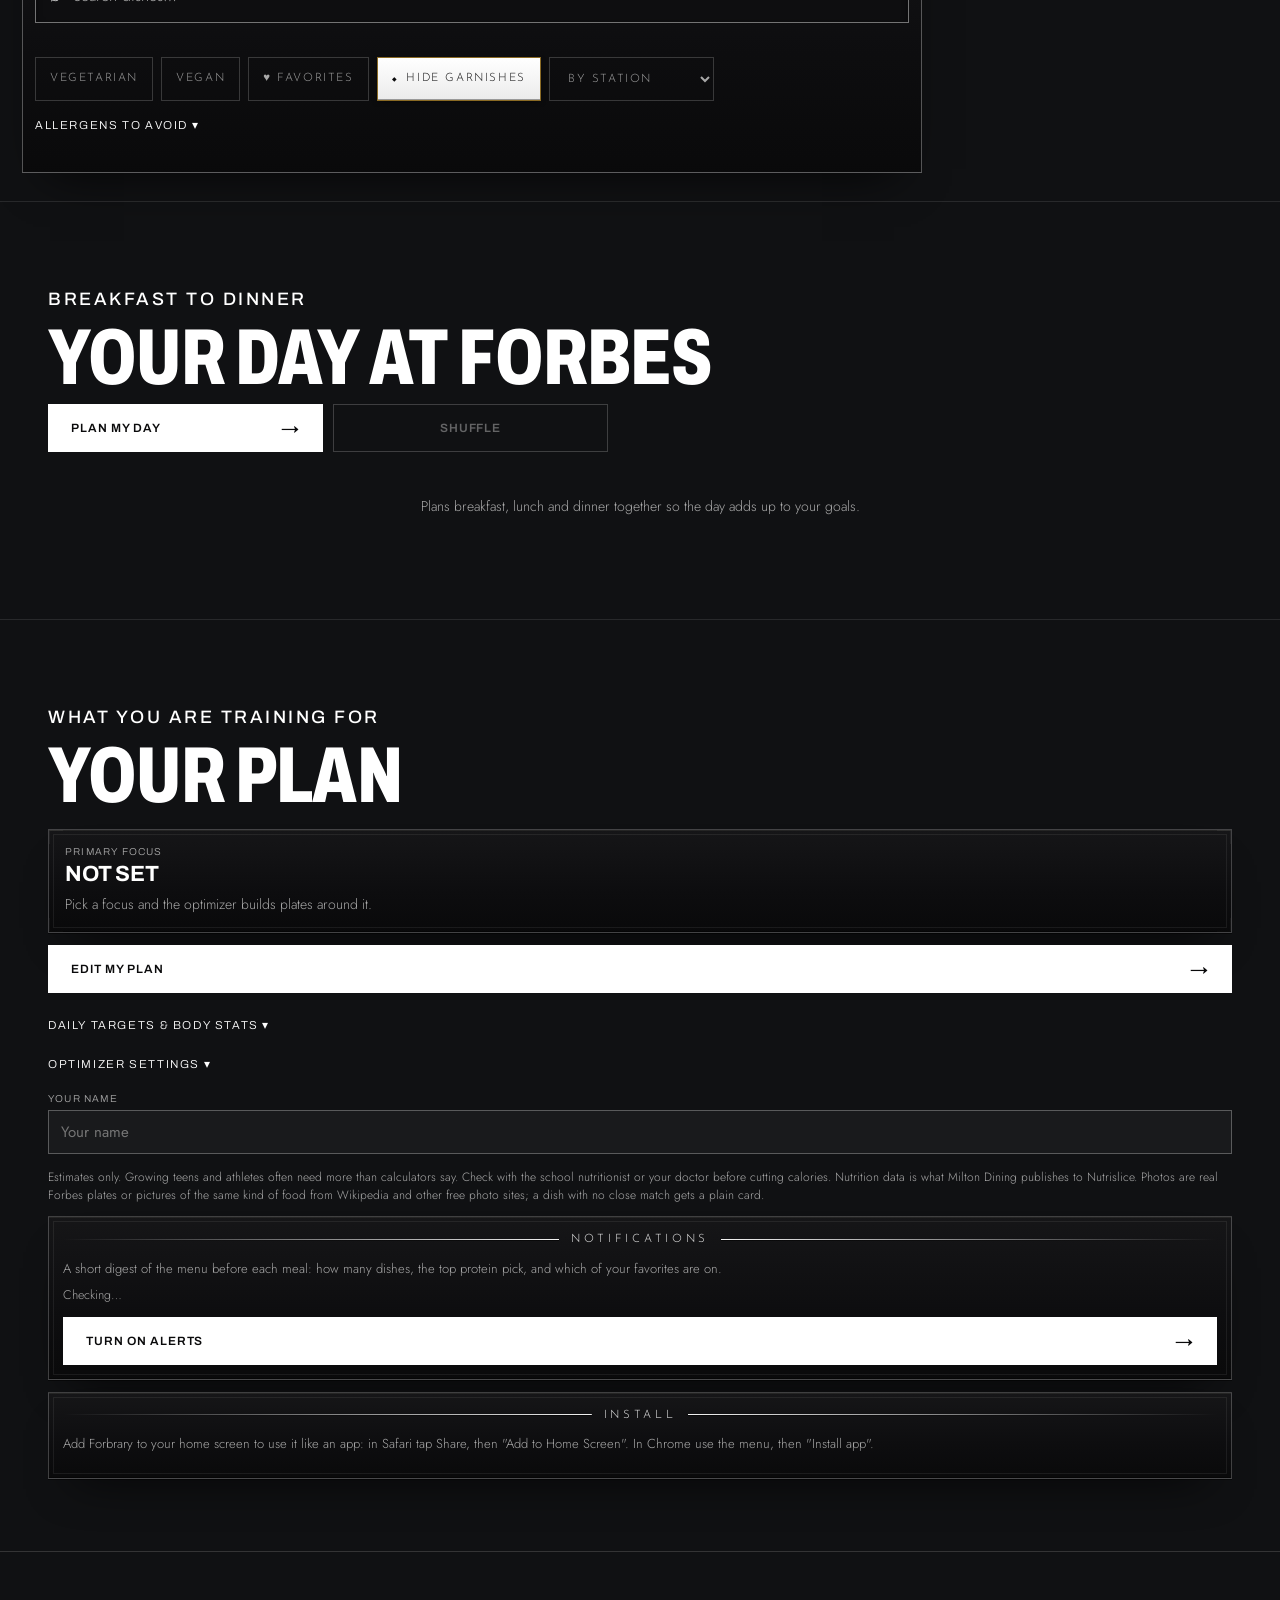
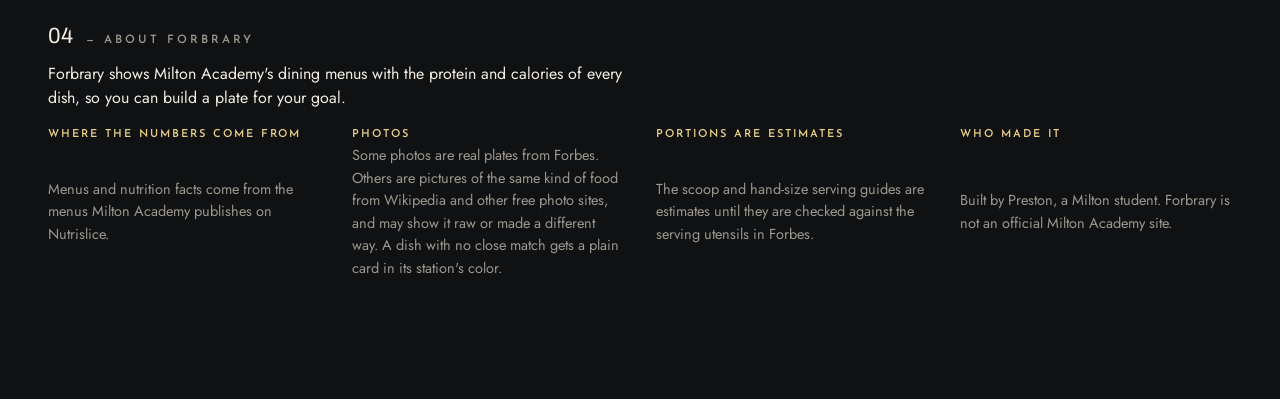
==== commit aa8cdabf: "Honest photos, numbers first, quieter strip, About footer - Photos: attach one only when it matches " ====
--- a/static/index.html
+++ b/static/index.html
@@ -217,7 +217,7 @@
 .mcard li { display: grid; grid-template-columns: 34px minmax(0,1fr) auto; gap: 10px; align-items: center; padding: 6px 0; font-size: 13px; }
 .mcard li .thumb { width: 34px; height: 34px; }
 .mcard li small { display: block; color: var(--muted); font-size: 11px; }
-.mcard li b { font-family: var(--display); color: var(--gold-2); font-weight: 400; }
+.mcard li > b { font-family: var(--display); color: var(--gold-2); font-weight: 400; }
 .mcard .mm { display: flex; gap: 12px; font-size: 12px; margin-bottom: 10px; }
 
 /* ===== Goals ===== */
@@ -426,7 +426,7 @@
 .rule { font-size: var(--t-1); letter-spacing: .32em; }
 .sec h2, .station h3 { font-size: var(--t1); }
 .hero p { max-width: 56ch; line-height: 1.6; }
-.stat b, .total b, .target b, .kc, .pr, .facts .cal b, .pick .nums b, .mcard li b { font-weight: 300; font-variant-numeric: tabular-nums lining-nums; }
+.stat b, .total b, .target b, .kc, .pr, .facts .cal b, .pick .nums b, .mcard li > b { font-weight: 300; font-variant-numeric: tabular-nums lining-nums; }
 .stat b, .total b, .target b { font-size: var(--t-num); }
 @supports not (-webkit-background-clip: text) { h1 b, h2, .stat b, .total b, .target b, .kc, .pr { color: var(--gold-2); } }
 /* 7. motion */
@@ -570,14 +570,7 @@
 
 /* ---- the strip ---- */
 .strip-head { display: flex; flex-wrap: wrap; justify-content: space-between; align-items: flex-end; gap: 10px 12px; margin: 30px 0 8px; }
-.strip-tools { margin-left: auto; }
 .strip-head .num-lbl { margin: 0; }
-.strip-tools { display: flex; align-items: center; gap: 10px; }
-.strip-tools .zoom { display: inline-flex; align-items: center; gap: 8px; font: 600 var(--t-1) var(--display); letter-spacing: .22em; text-transform: uppercase; color: var(--muted); }
-.strip-tools input[type=range] { width: 64px; accent-color: var(--peach); }
-.strip-n { font: 400 13px var(--mega); letter-spacing: .02em; color: var(--cream); font-variant-numeric: tabular-nums; min-width: 54px; text-align: right; }
-.arrow { width: 44px; height: 44px; border: 1px solid var(--line); background: transparent; color: var(--cream); font: 400 16px var(--mega); display: grid; place-items: center; padding: 0; }
-.arrow:hover { border-color: var(--cream); }
 .picks.strip { display: flex; gap: 14px; overflow-x: auto; overscroll-behavior-x: contain; scroll-snap-type: x mandatory; padding: 16px 16px 10px; margin: 0 -16px; scrollbar-width: none; align-items: flex-end; cursor: grab; }
 .picks.strip:focus-visible { outline: 2px solid var(--peach); outline-offset: 4px; }
 .picks.strip::-webkit-scrollbar { display: none; }
@@ -654,7 +647,6 @@
   .hero .stats { max-width: none; }
   .picks.strip { margin: 0; padding-inline: 0; gap: 18px; }
   .picks.strip[data-zoom="0"] { --card: 220px; } .picks.strip[data-zoom="1"] { --card: 300px; } .picks.strip[data-zoom="2"] { --card: 420px; }
-  .strip-tools input[type=range] { width: 110px; }
   .tiles { grid-template-columns: repeat(4, 1fr); }
   .tile { aspect-ratio: 1.3; padding: 16px; } .tile b { font-size: 18px; }
   .menu-title { font-size: clamp(56px, 6vw, 92px); }
@@ -732,8 +724,8 @@
 .st-card .no { position: absolute; left: 10px; top: 12px; z-index: 3; pointer-events: none; font: 400 12px var(--mega); color: var(--cream); background: rgba(10,10,11,.5); padding: 3px 6px; backdrop-filter: blur(4px); -webkit-backdrop-filter: blur(4px); }
 .st-card .add { position: absolute; right: 10px; top: 10px; z-index: 4; }
 .st-card .cap { position: absolute; left: 12px; right: 76px; bottom: 11px; z-index: 3; pointer-events: none; color: var(--cream); display: grid; gap: 2px; transform: translateY(0); transition: transform .4s cubic-bezier(.2,.8,.2,1); }
-.st-card .cap i { font: 600 9px var(--display); letter-spacing: .22em; text-transform: uppercase; font-style: normal; color: var(--c); }
-.st-card .cap b { font: 500 14px/1.2 var(--body); overflow: hidden; display: -webkit-box; -webkit-line-clamp: 2; -webkit-box-orient: vertical; }
+.st-card .cap > i { font: 600 9px var(--display); letter-spacing: .22em; text-transform: uppercase; font-style: normal; color: var(--c); }
+.st-card .cap > b { font: 500 14px/1.2 var(--body); overflow: hidden; display: -webkit-box; -webkit-line-clamp: 2; -webkit-box-orient: vertical; }
 .st-card .cap em { font-style: normal; font-size: 11.5px; color: var(--muted); opacity: 0; max-height: 0; overflow: hidden; transition: opacity .35s, max-height .35s; }
 .st-card .kc { position: absolute; right: 12px; bottom: 12px; z-index: 3; pointer-events: none; font: 400 20px var(--mega); letter-spacing: -.02em; color: var(--cream); text-align: right; line-height: 1; }
 .st-card .kc small { display: block; font: 600 8.5px var(--display); letter-spacing: .2em; text-transform: uppercase; color: var(--muted); margin-top: 3px; }
@@ -746,7 +738,7 @@
 @media (min-width: 600px) { .st-grid { grid-template-columns: repeat(3, 1fr); } .st-card:nth-child(5n+1) { grid-column: span 2; } }
 @media (min-width: 1200px) {
   .st-band { margin: 0; padding: 24px 28px 22px; } .st-grid { margin: 0; gap: 4px; grid-template-columns: repeat(3, 1fr); }
-  .st-card .cap b { font-size: 15px; } .st-card .kc { font-size: 22px; }
+  .st-card .cap > b { font-size: 15px; }
   #s-station .note { max-width: 60ch; }
 }
 /* dish viewer */
@@ -1016,6 +1008,91 @@
 /* focus: every control shows where the keyboard is */
 button:focus-visible, a:focus-visible, input:focus-visible, select:focus-visible, textarea:focus-visible, summary:focus-visible, [tabindex]:focus-visible { outline: 2px solid var(--peach); outline-offset: 3px; }
 .tabs button:focus-visible { outline-offset: -4px; }
+
+/* =====================================================================
+   CLARITY LAYER — protein and calories are the biggest text on every
+   dish card; dishes without a sure photo get a plain station-colored
+   card; the top-protein row is a plain swipe; an About footer.
+   ===================================================================== */
+/* the two numbers */
+.dn { display: inline-flex; align-items: flex-start; gap: 16px; line-height: 1; white-space: nowrap; font-variant-numeric: tabular-nums lining-nums; min-width: max-content; }
+.dn > span { display: grid; justify-items: start; gap: 5px; }
+.dn b { font: 500 30px/.9 var(--mega); letter-spacing: -.025em; color: var(--cream); background: none; -webkit-text-fill-color: currentColor; }
+.dn b i { font-style: normal; font-size: .55em; letter-spacing: 0; margin-left: 1px; }
+.dn .p b { color: var(--protein); }
+.dn small { font: 600 10.5px/1 var(--display); letter-spacing: .14em; text-transform: uppercase; color: var(--muted); }
+.dn.row { gap: 12px; justify-self: end; }
+.dn.row > span { justify-items: end; gap: 4px; }
+.dn.row b { font-size: 21px; }
+.dn.row small { font-size: 10px; letter-spacing: .1em; }
+.dn.row.mini { gap: 10px; } .dn.row.mini b { font-size: 16px; } .dn.row.mini small { font-size: 9.5px; }
+.dn.none { color: var(--muted); font: 400 18px var(--mega); }
+.sv .dn .p b { color: var(--protein); }
+/* dish list on a phone: the numbers sit under the name so the name keeps its width */
+@media (max-width: 599px) {
+  .item-main { grid-template-columns: 50px minmax(0, 1fr) 38px; row-gap: 8px; }
+  .item-main > .thumb { grid-row: 1 / span 2; align-self: center; }
+  .item-main > .add { grid-column: 3; grid-row: 1 / span 2; align-self: center; }
+  .item-main > .dn.row { grid-column: 2; grid-row: 2; justify-self: start; }
+  .item-main > .dn.row > span { justify-items: start; }
+  .addbox .item-main { grid-template-columns: 58px minmax(0, 1fr) 44px; row-gap: 8px; }
+  .plist li { grid-template-columns: 50px minmax(0, 1fr); row-gap: 8px; }
+  .plist li > .thumb { grid-row: 1 / span 2; align-self: center; }
+  .plist li > .dn.row { grid-column: 2; grid-row: 2; justify-self: start; }
+  .plist li > .dn.row > span { justify-items: start; }
+}
+/* very narrow phones: the serving line would push the station-card caption under the + button */
+@media (max-width: 359px) { .st-card .cap em { display: none; } }
+/* top-protein cards: numbers, then the name, then the station */
+.picks.strip .pick .body { display: block; padding-top: 12px; }
+.picks.strip .pick .dn { margin-bottom: 9px; }
+.picks.strip .pick .dn b { font-size: 36px; }
+.picks.strip .pick .nm { font: 500 14px/1.3 var(--body); }
+.picks.strip .pick .st { margin-top: 5px; }
+.picks.strip .pick:has(.ph.plain) .nm { display: none; }
+/* station-page cards: numbers along the bottom, no separate calorie corner */
+.st-card .cap { right: 12px; gap: 3px; }
+.st-card .cap > b { font-size: 13.5px; }
+.st-card .cap .dn { margin-top: 7px; }
+.st-card .cap .dn b { font-size: 27px; }
+.st-card .cap .dn small { color: rgba(242,236,226,.78); }
+/* dish viewer: the numbers outrank the name */
+.lb-body h2 { font-size: clamp(22px, 5vw, 30px); }
+.lb-meta .dn { margin-right: 6px; }
+.lb-meta .dn b { font-size: 46px; }
+/* plain cards */
+.ph.plain { background: var(--c, var(--panel-2)); color: var(--ink); display: flex; align-items: flex-end; justify-content: flex-start; padding: 14px 14px 16px; text-align: left; filter: none !important;
+  font: 700 clamp(18px, 4.8vw, 24px)/1.05 var(--mega); letter-spacing: -.015em; text-transform: none; }
+.ph.plain span { display: -webkit-box; -webkit-line-clamp: 4; -webkit-box-orient: vertical; overflow: hidden; }
+.picks.strip .pick .ph.plain { border-color: transparent; }
+.thumb.plain { background: var(--c, var(--panel-2)); color: var(--ink); font: 700 19px var(--mega); filter: none; }
+.st-card .ph.plain { padding: 0; transform: none; }
+.st-card.no-photo::after { background: none; }
+.st-card.no-photo .band { display: none; }
+.st-card.no-photo .cap, .st-card.no-photo .cap > b, .st-card.no-photo .cap > i, .st-card.no-photo .cap em,
+.st-card.no-photo .dn b, .st-card.no-photo .dn .p b, .st-card.no-photo .dn small { color: var(--ink); }
+.st-card.no-photo .cap > b { font-size: 15px; font-weight: 600; }
+.st-card.no-photo .no { background: rgba(20,20,20,.14); color: var(--ink); backdrop-filter: none; -webkit-backdrop-filter: none; }
+.lb-ph { background: var(--c, var(--panel-2)); color: var(--ink); place-items: end start; padding: 28px; text-align: left; font: 700 clamp(26px, 5vw, 40px)/1 var(--mega); letter-spacing: -.02em; }
+.lb-ph:not([hidden]) ~ .lb-hint { color: var(--ink); opacity: .8; }
+.lb-ph:not([hidden]) { padding-bottom: 40px; }
+/* the top-protein row is a plain swipe now */
+.strip-head { justify-content: flex-start; }
+/* About */
+.about { margin: 56px 16px 8px; padding-top: 26px; border-top: 1px solid var(--line); color: var(--cream); }
+.about .num-lbl { margin: 0 0 14px; }
+.about-lede { margin: 0 0 18px; max-width: 60ch; font: 400 16px/1.55 var(--body); color: var(--cream); }
+.about-list { margin: 0; display: grid; gap: 16px; }
+.about-list div { display: grid; gap: 4px; }
+.about-list dt { font: 600 11px var(--display); letter-spacing: .18em; text-transform: uppercase; color: var(--gold-2); }
+.about-list dd { margin: 0; max-width: 62ch; font: 400 14.5px/1.55 var(--body); color: var(--muted); }
+@media (min-width: 600px) { .about-list { grid-template-columns: 1fr 1fr; gap: 20px 32px; } }
+@media (min-width: 1200px) {
+  .picks.strip .pick .dn b { font-size: 42px; }
+  .st-card .cap .dn b { font-size: 30px; }
+  .about { margin: 0; padding: 72px max(48px, calc((100% - 1200px) / 2)) 24px; }
+  .about-list { grid-template-columns: repeat(4, 1fr); }
+}
 </style>
 </head>
 <body>
@@ -1076,7 +1153,7 @@
         </div>
         <div class="seg" id="meals2" style="margin-bottom:12px"></div>
         <div class="tiles" id="stations"></div>
-        <p class="note" style="margin:10px 0 0">Tap a station to see its dishes. The full list lives under My plate.</p>
+        <p class="note" style="margin:10px 0 0">Tap a station to see its dishes.</p>
       </section>
       <blockquote class="quote" id="quote">
         <div class="streaks" aria-hidden="true"><i></i><i></i><i></i><i></i><i></i><i></i><i></i></div>
@@ -1089,11 +1166,6 @@
       </blockquote>
       <div class="strip-head">
         <h2 class="num-lbl"><b>02</b><span id="picks-h">— Top protein</span></h2>
-        <div class="strip-tools">
-          <label class="zoom">Zoom <input type="range" id="zoom" min="0" max="2" step="1" value="1" aria-label="Image size"></label>
-          <span class="strip-n" id="strip-n">— / —</span>
-          <button class="arrow" id="strip-prev" aria-label="Previous">←</button><button class="arrow" id="strip-next" aria-label="Next">→</button>
-        </div>
       </div>
       <div class="picks strip" id="picks" data-zoom="1"></div>
       <div class="strip-bar" aria-hidden="true"><i id="strip-prog"></i></div>
@@ -1120,7 +1192,7 @@
         </select>
       </div>
       <div class="st-grid" id="st-grid"></div>
-      <p class="note" style="margin:14px 0 0">Tap a photo for the full label and serving guide; use the + to put it on your plate.</p>
+      <p class="note" style="margin:14px 0 0">Tap a dish for the full label and serving guide. Use the + to put it on your plate.</p>
     </section>
 
     <!-- ================= PLATE ================= -->
@@ -1208,7 +1280,7 @@
         <label class="opt" style="justify-content:flex-start"><input type="checkbox" id="veg"> Always include a vegetable</label>
       </details>
       <label class="fld" style="margin-top:10px">Your name<input id="p-name" placeholder="Your name" maxlength="30" autocomplete="given-name"></label>
-      <p class="note" style="margin-top:14px">Estimates only. Growing teens and athletes often need more than calculators say. Check with the school nutritionist or your doctor before cutting calories. Nutrition data is what Milton Dining publishes to Nutrislice; photos are stock photos of the same kind of food.</p>
+      <p class="note" style="margin-top:14px">Estimates only. Growing teens and athletes often need more than calculators say. Check with the school nutritionist or your doctor before cutting calories. Nutrition data is what Milton Dining publishes to Nutrislice. Photos are real Forbes plates or pictures of the same kind of food from Wikipedia and other free photo sites; a dish with no close match gets a plain card.</p>
       <div class="frame notif" id="notif-box">
         <div class="rule">Notifications</div>
         <p class="muted" style="margin:10px 0 0;font-size:13px">A short digest of the menu before each meal: how many dishes, the top protein pick, and which of your favorites are on.</p>
@@ -1227,6 +1299,18 @@
         <button class="btn gold wide" id="install-btn" hidden>Install app</button>
       </div>
     </section>
+
+    <!-- ================= ABOUT ================= -->
+    <footer class="about" aria-labelledby="about-h">
+      <h2 class="num-lbl" id="about-h"><b>04</b><span>— About Forbrary</span></h2>
+      <p class="about-lede">Forbrary shows Milton Academy's dining menus with the protein and calories of every dish, so you can build a plate for your goal.</p>
+      <dl class="about-list">
+        <div><dt>Where the numbers come from</dt><dd>Menus and nutrition facts come from the menus Milton Academy publishes on Nutrislice.</dd></div>
+        <div><dt>Photos</dt><dd>Some photos are real plates from Forbes. Others are pictures of the same kind of food from Wikipedia and other free photo sites, and may show it raw or made a different way. A dish with no close match gets a plain card in its station's color.</dd></div>
+        <div><dt>Portions are estimates</dt><dd>The scoop and hand-size serving guides are estimates until they are checked against the serving utensils in Forbes.</dd></div>
+        <div><dt>Who made it</dt><dd>Built by Preston, a Milton student. Forbrary is not an official Milton Academy site.</dd></div>
+      </dl>
+    </footer>
   </main>
   <div class="sv-fx" aria-hidden="true"><div class="streaks"><i></i><i></i><i></i><i></i><i></i><i></i><i></i></div></div>
 
@@ -1249,7 +1333,7 @@
     <button class="lb-x" data-close aria-label="Close">×</button>
     <button class="lb-nav prev" data-nav="-1" aria-label="Previous dish">←</button>
     <button class="lb-nav next" data-nav="1" aria-label="Next dish">→</button>
-    <span class="lb-hint" aria-hidden="true">Tap to zoom · swipe for the next dish</span>
+    <span class="lb-hint" id="lb-hint" aria-hidden="true">Tap to zoom · swipe for the next dish</span>
   </div>
   <div class="lb-body" id="lb-body"></div>
 </dialog>
@@ -1584,8 +1668,11 @@
   s = Math.max(1, Math.min(5, Math.round(s)));
   return `<span class="stars" title="Nutrition score ${s}/5">${"◆".repeat(s)}<span class="off">${"◆".repeat(5 - s)}</span></span>`;
 }
-function thumb(it, size = "preview") { const src = it.image || photoURL(it, size); return src ? `<div class="thumb" style="background-image:url('${esc(src)}')"></div>` : `<div class="thumb">${esc(it.name[0])}</div>`; }
-function picture(it, size = "medium") { const src = it.image || photoURL(it, size); return src ? `<img class="oct" src="${esc(src)}" alt="" loading="lazy">` : `<div class="ph oct">${esc(it.name[0])}</div>`; }
+// No sure photo for a dish: a plain card in its station's color, never a stand-in picture.
+function thumb(it, size = "preview") { const src = it.image || photoURL(it, size); return src ? `<div class="thumb" style="background-image:url('${esc(src)}')"></div>` : `<div class="thumb plain" style="--c:${stationColor(it.stations[0])}" aria-hidden="true">${esc(it.name[0])}</div>`; }
+function picture(it, size = "medium") { const src = it.image || photoURL(it, size); return src ? `<img class="oct" src="${esc(src)}" alt="" loading="lazy">` : `<div class="ph oct plain" style="--c:${stationColor(it.stations[0])}"><span>${esc(it.name)}</span></div>`; }
+// ---- the two numbers this site is for: protein and calories, set larger than anything else on a dish card
+function dishNums(p, k, cls = "") { return `<span class="dn ${cls}"><span class="p"><b>${p}<i>g</i></b><small>protein</small></span><span class="k"><b>${k}</b><small>kcal</small></span></span>`; }
 function factsLabel(it) {
   const n = it.nutrition, v = (x, u = "g") => x == null ? "—" : `${+x.toFixed(1)}${u}`;
   const row = (l, val, cls = "") => `<div class="r ${cls}"><span>${l}</span><span>${val}</span></div>`;
@@ -1630,8 +1717,7 @@
   picks.innerHTML = reel.length ? reel.map((it, n) => `<article class="frame pick" data-id="${it.id}" style="--c:${stationColor(it.stations[0])}">
       <span class="no">${String(n + 1).padStart(2, "0")}</span>
       <button class="add ${plate.has(it.id) ? "on" : ""}" data-add aria-label="Add to plate">${plate.has(it.id) ? "✓" : "+"}</button>
-      ${picture(it)}<div class="body"><div class="nm">${esc(it.name)}</div><div class="st">${esc(it.stations[0] || "")}</div>
-      <div class="nums"><span><b>${r0(it.nutrition.calories)}</b>kcal</span><span><b>${r0(it.nutrition.protein)}g</b>protein</span></div></div></article>`).join("")
+      ${picture(it)}<div class="body">${dishNums(r0(it.nutrition.protein), r0(it.nutrition.calories))}<div class="nm">${esc(it.name)}</div><div class="st">${esc(it.stations[0] || "")}</div></div></article>`).join("")
     : `<div class="empty">${items.length ? "No dishes match your filters." : state.meal ? "No menu published for this meal." : "Loading…"}</div>`;
   picks.scrollLeft = left; stripProgress();
   const tk = $("#ticker-track"), sep = `<i aria-hidden="true">◆</i>`;
@@ -1661,7 +1747,7 @@
   return `<div class="item ${state.open.has(it.id) ? "open" : ""}" data-id="${it.id}"><div class="item-main" data-toggle>${thumb(it)}
     <div style="min-width:0"><div class="name">${esc(it.name)}${isFav(it) ? ` <span class="fav">♥</span>` : ""}</div>
     <div class="sub">${it.serving ? `<span>${esc(it.serving)}</span>` : ""}${it.hasNutrition ? macroSpan(n) : `<span>No nutrition info</span>`}${tags}</div></div>
-    <div class="kc">${it.hasNutrition ? `${r0(n.calories)}<small>kcal</small>` : "—"}</div>
+    ${it.hasNutrition ? dishNums(r0(n.protein), r0(n.calories), "row") : `<span class="dn row none">—</span>`}
     <button class="add ${on ? "on" : ""}" data-add aria-label="${on ? "Remove from" : "Add to"} plate" ${it.hasNutrition ? "" : "disabled"}>${on ? "✓" : "+"}</button></div>${detail}</div>`;
 }
 function stationNames(items = state.loaded.get(key()) || []) { return [...new Set(items.filter(i => !(state.filters.hideGarnish && isGarnish(i))).map(i => i.stations[0]))]; }
@@ -1714,7 +1800,7 @@
       <div style="min-width:0"><div class="pn">${esc(it.name)}</div><div class="ctl">
         <span class="qty"><button data-step="-0.5" aria-label="Less">−</button><span>×${frac(s)}</span><button data-step="0.5" aria-label="More">+</button></span>
         <button class="mini ${locked ? "on" : ""}" data-lock title="Keep when optimizing">${locked ? "🔒" : "🔓"}</button><button class="mini" data-remove title="Remove">✕</button></div>${howSpan(it, s)}</div>
-      <div class="pr">${r0(it.nutrition.calories * s)}<small>kcal · P ${r0(it.nutrition.protein * s)}g</small></div></li>`).join("")
+      ${dishNums(r0(it.nutrition.protein * s), r0(it.nutrition.calories * s), "row")}</li>`).join("")
     : `<li style="display:block"><div class="empty">Your plate is empty. Add dishes below, or build one for your goal.</div></li>`;
   const t = totals(entries.map(e => [e[0], e[1]]));
   $("#sums").innerHTML = meterHTML("Protein", t.protein, tgt.protein, "var(--protein)") + meterHTML("Carbs", t.carbs, tgt.carbs, "var(--carbs)") + meterHTML("Fat", t.fat, tgt.fat, "var(--fat)")
@@ -1729,9 +1815,14 @@
   if (state.loaded.has(k)) savePlate(k, entries);
   renderHistory();
 }
-const sigOf = items => JSON.stringify(items.map(i => [i.id, i.s, !!i.locked]));
+const sigOf = items => JSON.stringify(items.map(i => [i.id, i.s, !!i.locked, i.photo || ""]));
+// Plates saved before photos had to be a sure match carry stand-in pictures; keep only real Forbes photos.
+if (!store.get("platesPhotoV2", false)) {
+  for (const v of Object.values(state.saved)) for (const i of v.items || []) if (i.photo && !i.photo.startsWith("/photos/")) i.photo = "";
+  store.set("plates", state.saved); store.set("platesPhotoV2", true);
+}
 function savePlate(k, entries) {
-  const items = entries.map(([it, s, locked]) => ({ id: it.id, s, locked: !!locked, name: it.name, photo: photoURL(it, "preview") || "", cal: r0(it.nutrition.calories * s), p: r0(it.nutrition.protein * s) }));
+  const items = entries.map(([it, s, locked]) => ({ id: it.id, s, locked: !!locked, name: it.name, st: it.stations?.[0] || "", photo: it.image || photoURL(it, "preview") || "", cal: r0(it.nutrition.calories * s), p: r0(it.nutrition.protein * s) }));
   const prev = state.saved[k];
   if (prev ? sigOf(prev.items) === sigOf(items) : !items.length) return;
   if (items.length) state.saved[k] = { t: Date.now(), items }; else delete state.saved[k];
@@ -1744,7 +1835,7 @@
   $("#history").innerHTML = list.length ? list.slice(0, 4).map(([k, v]) => {
     const [school, date, meal] = k.split("|"); const sch = state.schools.find(x => x.slug === school);
     const cal = v.items.reduce((a, i) => a + i.cal, 0);
-    return `<div class="frame rcard" data-key="${esc(k)}"><div class="pics">${v.items.slice(0, 3).map(i => i.photo ? `<div class="thumb" style="background-image:url('${esc(i.photo)}')"></div>` : `<div class="thumb">${esc(i.name[0])}</div>`).join("")}</div>
+    return `<div class="frame rcard" data-key="${esc(k)}"><div class="pics">${v.items.slice(0, 3).map(i => i.photo ? `<div class="thumb" style="background-image:url('${esc(i.photo)}')"></div>` : i.st ? `<div class="thumb plain" style="--c:${stationColor(i.st)}" aria-hidden="true">${esc(i.name[0])}</div>` : `<div class="thumb">${esc(i.name[0])}</div>`).join("")}</div>
       <b>${esc(sch?.meals.find(m => m.slug === meal)?.name || meal)} · ${esc(sch?.name || school)}</b><span>${prettyDate(date)} · ${fmt(cal)} kcal</span></div>`;
   }).join("") : `<div class="empty" style="grid-column:1/-1;padding:16px">Plates you build on other days show up here.</div>`;
 }
@@ -1837,7 +1928,7 @@
   state.dayPlans = plans; $("#day-again").disabled = false;
   const day = totals(plans.flatMap(p => p.entries));
   body.innerHTML = plans.map(p => `<div class="frame mcard"><h3>${esc(p.m.name)}<span>${fmt(p.t.calories)} / ${fmt(p.tgt.calories)} kcal</span></h3>
-      <ul>${p.entries.map(([it, s]) => `<li>${thumb(it)}<span>${esc(it.name)}<small>×${frac(s)} · ${esc(it.serving || "serving")}${(m => m ? ` · ≈ ${esc(m.short)}` : "")(measure(it, s))}</small></span><b>${r0(it.nutrition.calories * s)}</b></li>`).join("") || "<li>No matching dishes</li>"}</ul>
+      <ul>${p.entries.map(([it, s]) => `<li>${thumb(it)}<span>${esc(it.name)}<small>×${frac(s)} · ${esc(it.serving || "serving")}${(m => m ? ` · ≈ ${esc(m.short)}` : "")(measure(it, s))}</small></span>${dishNums(r0(it.nutrition.protein * s), r0(it.nutrition.calories * s), "row mini")}</li>`).join("") || "<li>No matching dishes</li>"}</ul>
       <div class="mm">${macroSpan(p.t)}</div><button class="btn line wide" data-use="${esc(p.m.slug)}" style="min-height:42px">Use as my plate</button></div>`).join("")
     + `<div class="frame strong" style="padding:12px 14px">${meterHTML("Calories", day.calories, g.calories, "var(--gold)", "")}${meterHTML("Protein", day.protein, g.protein, "var(--protein)")}${meterHTML("Carbs", day.carbs, g.carbs, "var(--carbs)")}${meterHTML("Fat", day.fat, g.fat, "var(--fat)")}</div>`
     + (Math.abs(shareSum - 1) > 0.05 ? `<p class="note" style="margin-top:10px">Meal targets were scaled so ${avail.map(a => a[0].name).join(" + ")} add up to your full day.</p>` : "");
@@ -2140,9 +2231,9 @@
 
 // ---------------- edition: station colors, cover scroll, image strip ----------------
 // Flat station colors (Menu Durable palette). Familiar stations get a fixed color, the rest hash to one.
-const STATION_PALETTE = ["#ff4b33", "#ff9a3c", "#f27a72", "#c58cf5", "#8f5fe0", "#6a86f2", "#3aa7d9", "#6fd1c8", "#37c88d", "#ffd23f"];
+const STATION_PALETTE = ["#ff4b33", "#ff9a3c", "#f27a72", "#c58cf5", "#9f74ee", "#6a86f2", "#3aa7d9", "#6fd1c8", "#37c88d", "#ffd23f"];
 const STATION_FIXED = [[/hot bar|entr|main/i, "#ff4b33"], [/salad/i, "#37c88d"], [/deli|sandwich/i, "#ffd23f"], [/pasta|noodle/i, "#ff9a3c"], [/grill/i, "#f27a72"],
-  [/line 1|breakfast/i, "#6a86f2"], [/line 2|brunch/i, "#3aa7d9"], [/exhibition|action|chef/i, "#8f5fe0"], [/soup/i, "#6fd1c8"], [/dessert|bakery|sweet/i, "#c58cf5"], [/pizza/i, "#ff9a3c"], [/vegan|plant/i, "#37c88d"]];
+  [/line 1|breakfast/i, "#6a86f2"], [/line 2|brunch/i, "#3aa7d9"], [/exhibition|action|chef/i, "#9f74ee"], [/soup/i, "#6fd1c8"], [/dessert|bakery|sweet/i, "#c58cf5"], [/pizza/i, "#ff9a3c"], [/vegan|plant/i, "#37c88d"]];
 function stationColor(name = "") {
   for (const [rx, c] of STATION_FIXED) if (rx.test(name)) return c;
   let h = 0; for (const ch of name) h = (h * 31 + ch.charCodeAt(0)) >>> 0;
@@ -2187,15 +2278,11 @@
 }
 function stripProgress() {
   const s = $("#picks"); if (!s) return;
-  const max = s.scrollWidth - s.clientWidth, cards = s.querySelectorAll(".pick").length;
+  const max = s.scrollWidth - s.clientWidth;
   $("#strip-prog").style.width = `${max > 0 ? Math.round(s.scrollLeft / max * 100) : 100}%`;
-  const card = s.querySelector(".pick"), w = card ? card.offsetWidth + parseFloat(getComputedStyle(s).columnGap || 14) : 1;
-  const idx = Math.min(cards, Math.round(s.scrollLeft / w) + 1);
-  $("#strip-n").textContent = cards ? `${String(idx).padStart(2, "0")} / ${String(cards).padStart(2, "0")}` : "— / —";
 }
 function stripInit() {
   const s = $("#picks"); if (!s || s.dataset.init) return; s.dataset.init = "1";
-  const z = store.get("zoom", 1); s.dataset.zoom = z; $("#zoom").value = z;
   // a mouse wheel moves the strip sideways until it reaches an end, then the page scrolls on
   let wheelT = 0;
   s.addEventListener("wheel", e => {
@@ -2215,10 +2302,10 @@
   s.addEventListener("dragstart", e => e.preventDefault());
   s.addEventListener("scroll", stripProgress, { passive: true });
   s.tabIndex = 0; s.setAttribute("role", "group"); s.setAttribute("aria-labelledby", "picks-h"); s.setAttribute("aria-description", "Use the left and right arrow keys to scroll");
-  s.addEventListener("keydown", e => { if (e.key === "ArrowRight") $("#strip-next").click(); else if (e.key === "ArrowLeft") $("#strip-prev").click(); });
-  $("#zoom").oninput = e => { s.dataset.zoom = e.target.value; store.set("zoom", +e.target.value); requestAnimationFrame(stripProgress); };
-  $("#strip-prev").onclick = () => s.scrollBy({ left: -s.clientWidth * 0.8, behavior: "smooth" });
-  $("#strip-next").onclick = () => s.scrollBy({ left: s.clientWidth * 0.8, behavior: "smooth" });
+  s.addEventListener("keydown", e => {
+    if (e.key !== "ArrowRight" && e.key !== "ArrowLeft") return;
+    e.preventDefault(); s.scrollBy({ left: (e.key === "ArrowRight" ? 1 : -1) * s.clientWidth * 0.8, behavior: matchMedia("(prefers-reduced-motion: reduce)").matches ? "auto" : "smooth" });
+  });
   addEventListener("scroll", onScroll, { passive: true });
   addEventListener("resize", () => { fitWordmark(); fitQuote(); onScroll(); stripProgress(); });
 }
@@ -2241,13 +2328,12 @@
 }
 function stCard(it, n, plate) {
   const src = it.image || photoURL(it, "medium"), on = plate.has(it.id), nut = it.nutrition || {}, m = it.hasNutrition ? measure(it, 1) : null;
-  return `<article class="st-card" data-id="${it.id}" style="--c:${stationColor(it.stations[0])}">
-    ${src ? `<img src="${esc(src)}" alt="" loading="lazy">` : `<div class="ph">${esc(it.name[0])}</div>`}<span class="sheen"></span><span class="band"></span>
+  return `<article class="st-card${src ? "" : " no-photo"}" data-id="${it.id}" style="--c:${stationColor(it.stations[0])}">
+    ${src ? `<img src="${esc(src)}" alt="" loading="lazy">` : `<div class="ph plain"></div>`}<span class="sheen"></span><span class="band"></span>
     <button class="open" data-open aria-label="${esc(it.name)}${it.hasNutrition ? `, ${r0(nut.calories)} calories` : ""}: open details"></button>
     <span class="no">${String(n + 1).padStart(2, "0")}</span>
     ${it.hasNutrition ? `<button class="add ${on ? "on" : ""}" data-add aria-label="${on ? "Remove from" : "Add to"} plate">${on ? "✓" : "+"}</button>` : ""}
-    <span class="cap"><i>${esc(it.stations[0] || "")}</i><b>${esc(it.name)}</b><em>${it.hasNutrition ? `${r0(nut.protein)} g protein${m ? `, ${esc(m.short)}` : ""}` : "No nutrition info"}</em></span>
-    ${it.hasNutrition ? `<span class="kc">${r0(nut.calories)}<small>kcal</small></span>` : ""}
+    <span class="cap"><i>${esc(it.stations[0] || "")}</i><b>${esc(it.name)}</b>${it.hasNutrition ? dishNums(r0(nut.protein), r0(nut.calories)) : ""}<em>${it.hasNutrition ? (m ? esc(m.short) : "") : "No nutrition info"}</em></span>
   </article>`;
 }
 function renderStation() {
@@ -2290,7 +2376,9 @@
   const it = lb.list[lb.i]; if (!it) return;
   const d = $("#dish-dlg"), n = it.nutrition || {}, v = plateFor().get(it.id), src = it.image || photoURL(it, "medium"), media = $("#lb-media");
   d.style.setProperty("--c", stationColor(it.stations[0]));
-  const img = $("#lb-img"); if (src) { img.src = src; img.hidden = false; $("#lb-ph").hidden = true; } else { img.removeAttribute("src"); img.hidden = true; $("#lb-ph").hidden = false; $("#lb-ph").textContent = it.name[0]; }
+  const img = $("#lb-img"); if (src) { img.src = src; img.hidden = false; $("#lb-ph").hidden = true; } else { img.removeAttribute("src"); img.hidden = true; $("#lb-ph").hidden = false; $("#lb-ph").textContent = it.stations[0] || it.name; }
+  const many = lb.list.length > 1;
+  $("#lb-hint").textContent = src ? (many ? "Tap to zoom · swipe for the next dish" : "Tap to zoom") : (many ? "Swipe for the next dish" : "");
   media.classList.remove("zoomed"); media.style.removeProperty("--ox"); media.style.removeProperty("--oy");
   $("#lb-n").textContent = `${String(lb.i + 1).padStart(2, "0")} / ${String(lb.list.length).padStart(2, "0")}`;
   $$(".lb-nav", d).forEach(b => b.hidden = lb.list.length < 2);
@@ -2298,7 +2386,7 @@
   $("#lb-body").innerHTML = `<div class="lb-band"></div>
     <div class="eyebrow lb-st">${esc(it.stations.join(", "))}</div>
     <h2>${esc(it.name)}${isFav(it) ? ` <span class="fav">♥</span>` : ""}</h2>
-    ${it.hasNutrition ? `<div class="lb-meta"><span class="lb-kc">${r0(n.calories)}<small>kcal</small></span><span class="lb-macros">${macroSpan(n)}</span>${it.serving ? `<span>Serving ${esc(it.serving)}</span>` : ""}<span>${stars(it)}</span></div>`
+    ${it.hasNutrition ? `<div class="lb-meta">${dishNums(r0(n.protein), r0(n.calories), "lb")}<span class="lb-macros">${macroSpan(n)}</span>${it.serving ? `<span>Serving ${esc(it.serving)}</span>` : ""}<span>${stars(it)}</span></div>`
       : `<p class="muted" style="margin:6px 0 12px">No nutrition info published for this item.</p>`}
     ${it.hasNutrition ? `<div class="lb-actions">${v ? `<div class="lb-qty"><button data-step="-0.5" aria-label="Fewer servings">−</button><span>×${frac(v.servings)} on plate</span><button data-step="0.5" aria-label="More servings">+</button></div>` : `<button class="btn gold" data-add>+ Add to plate</button>`}<button class="btn line" data-fav>${isFav(it) ? "♥ Favorited" : "♡ Favorite"}</button></div>` : ""}
     ${m ? `<div class="how-line">${howIcon(m)}<div><div class="k">How much is ${v && v.servings !== 1 ? `×${frac(v.servings)}` : "a serving"}</div><div class="v">${esc(m.text)}</div><div class="tip">${esc(m.tip)}</div><button class="link" data-guide>Hand guide ›</button></div></div>` : ""}
